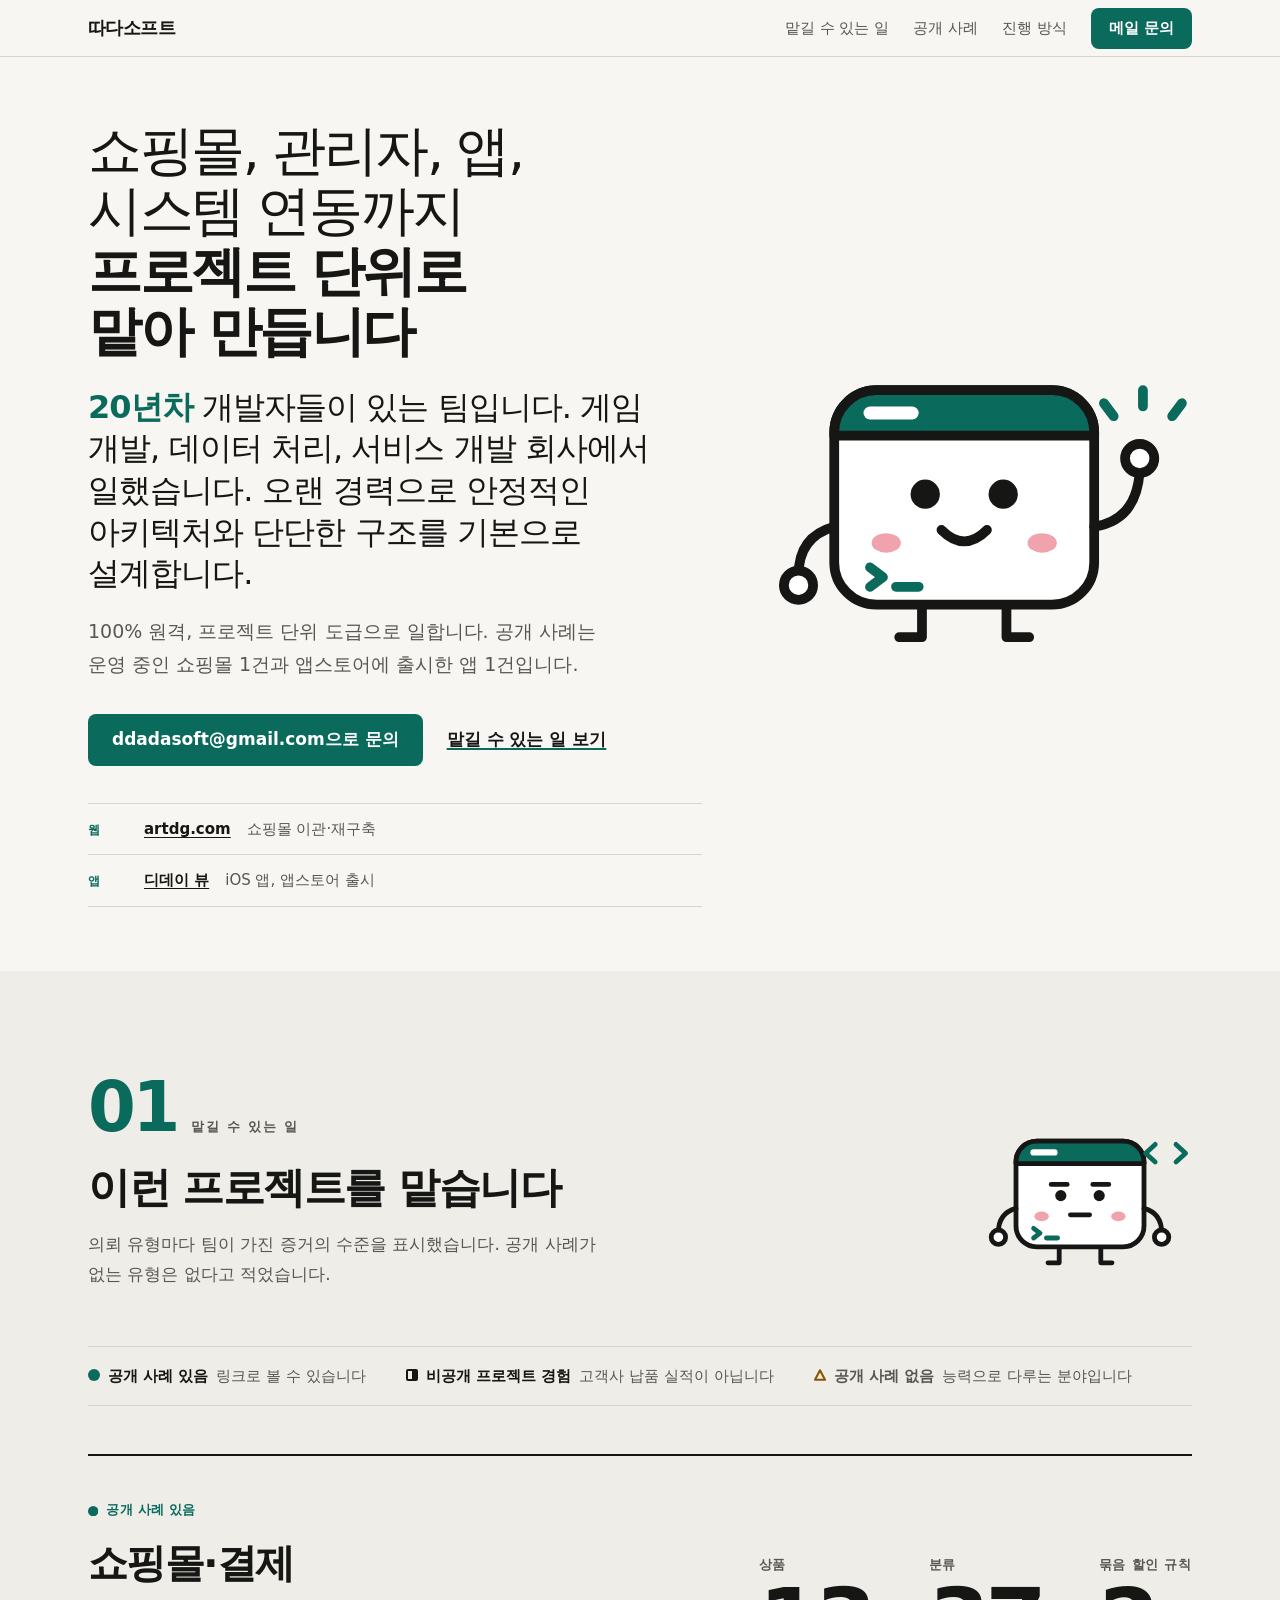
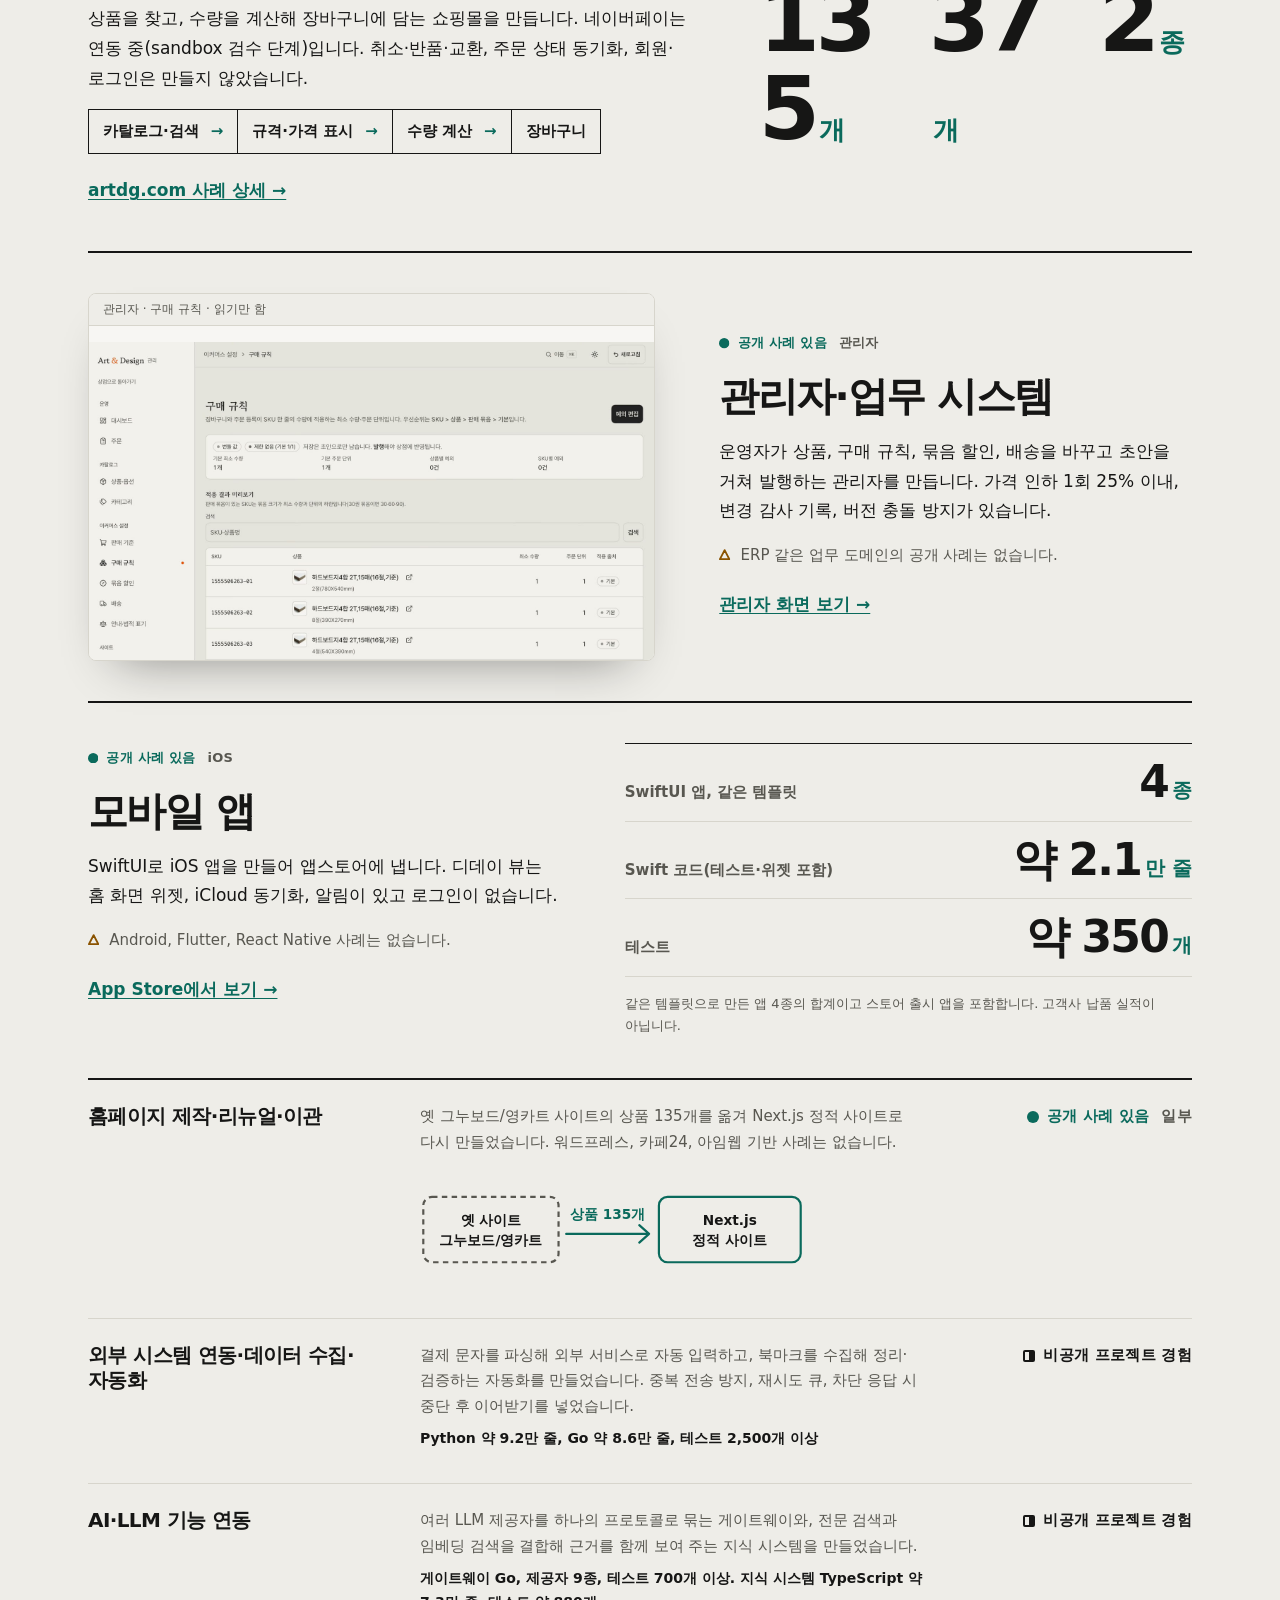
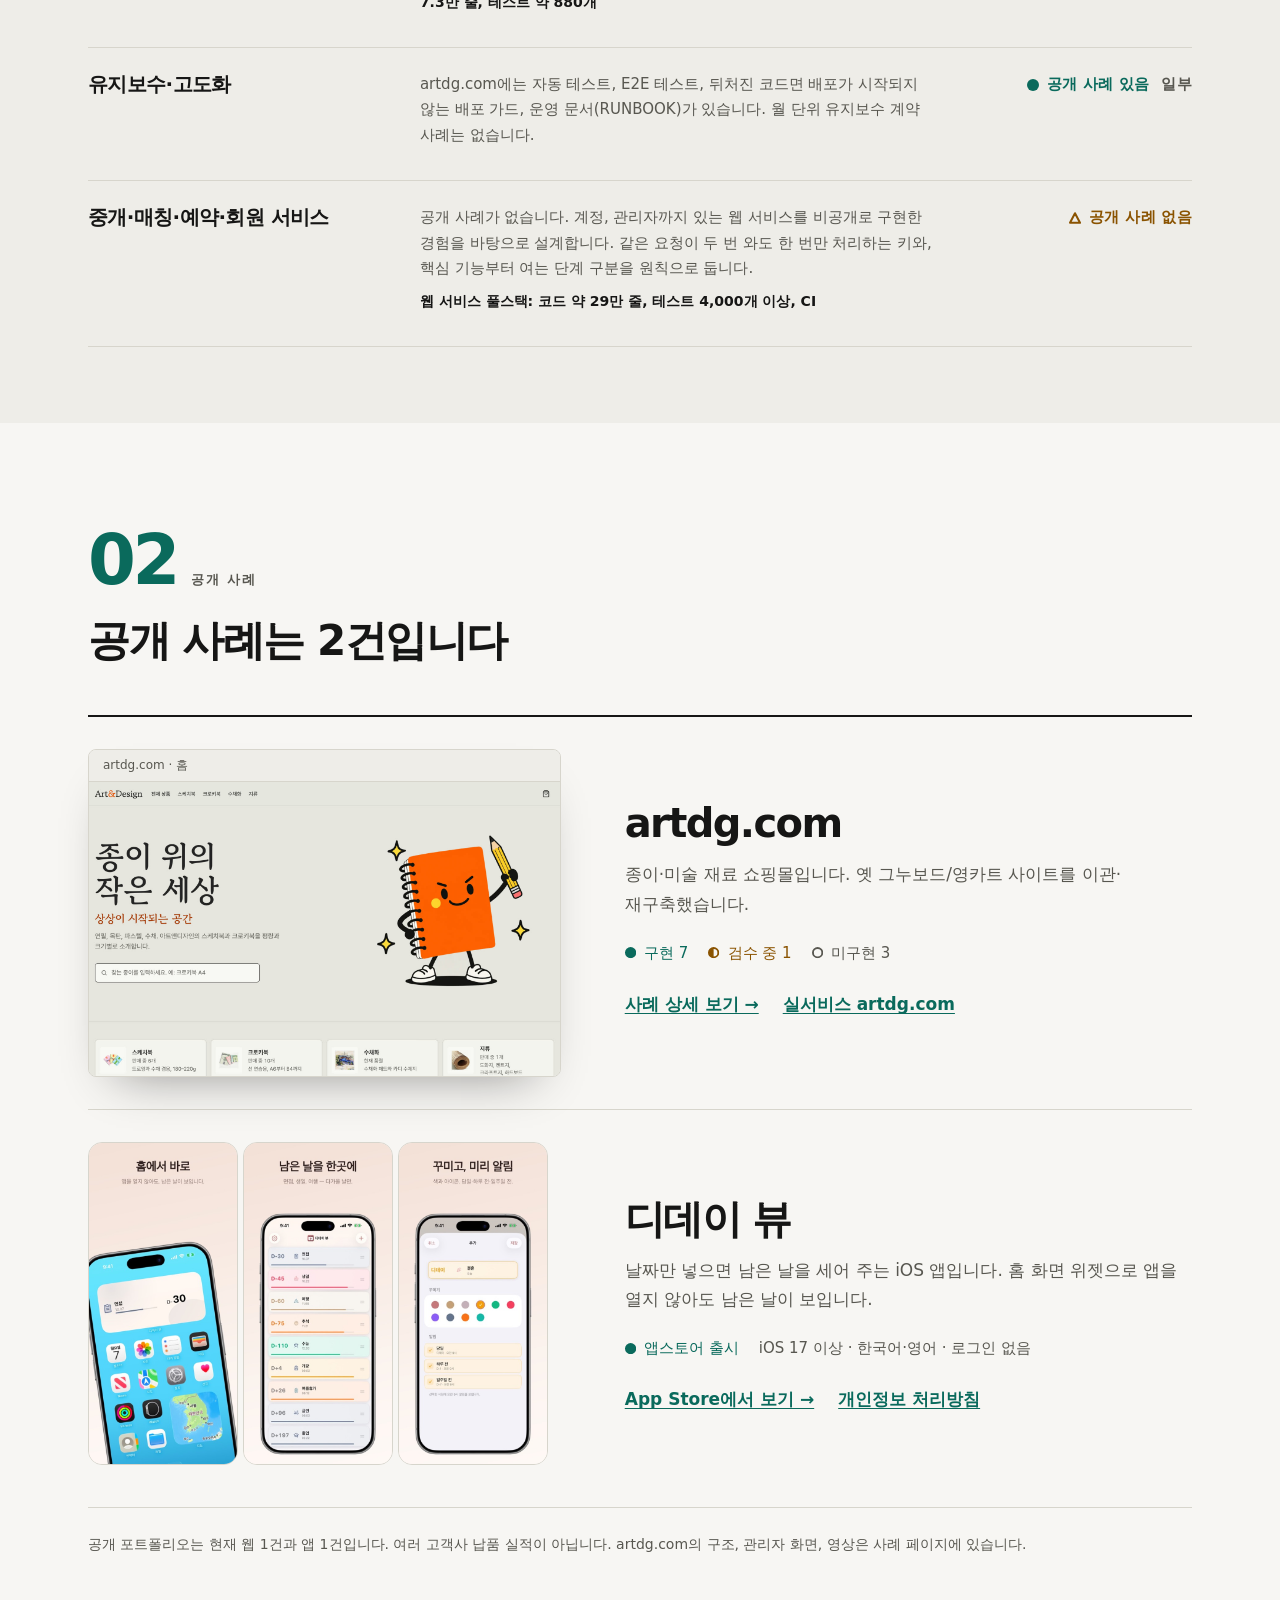
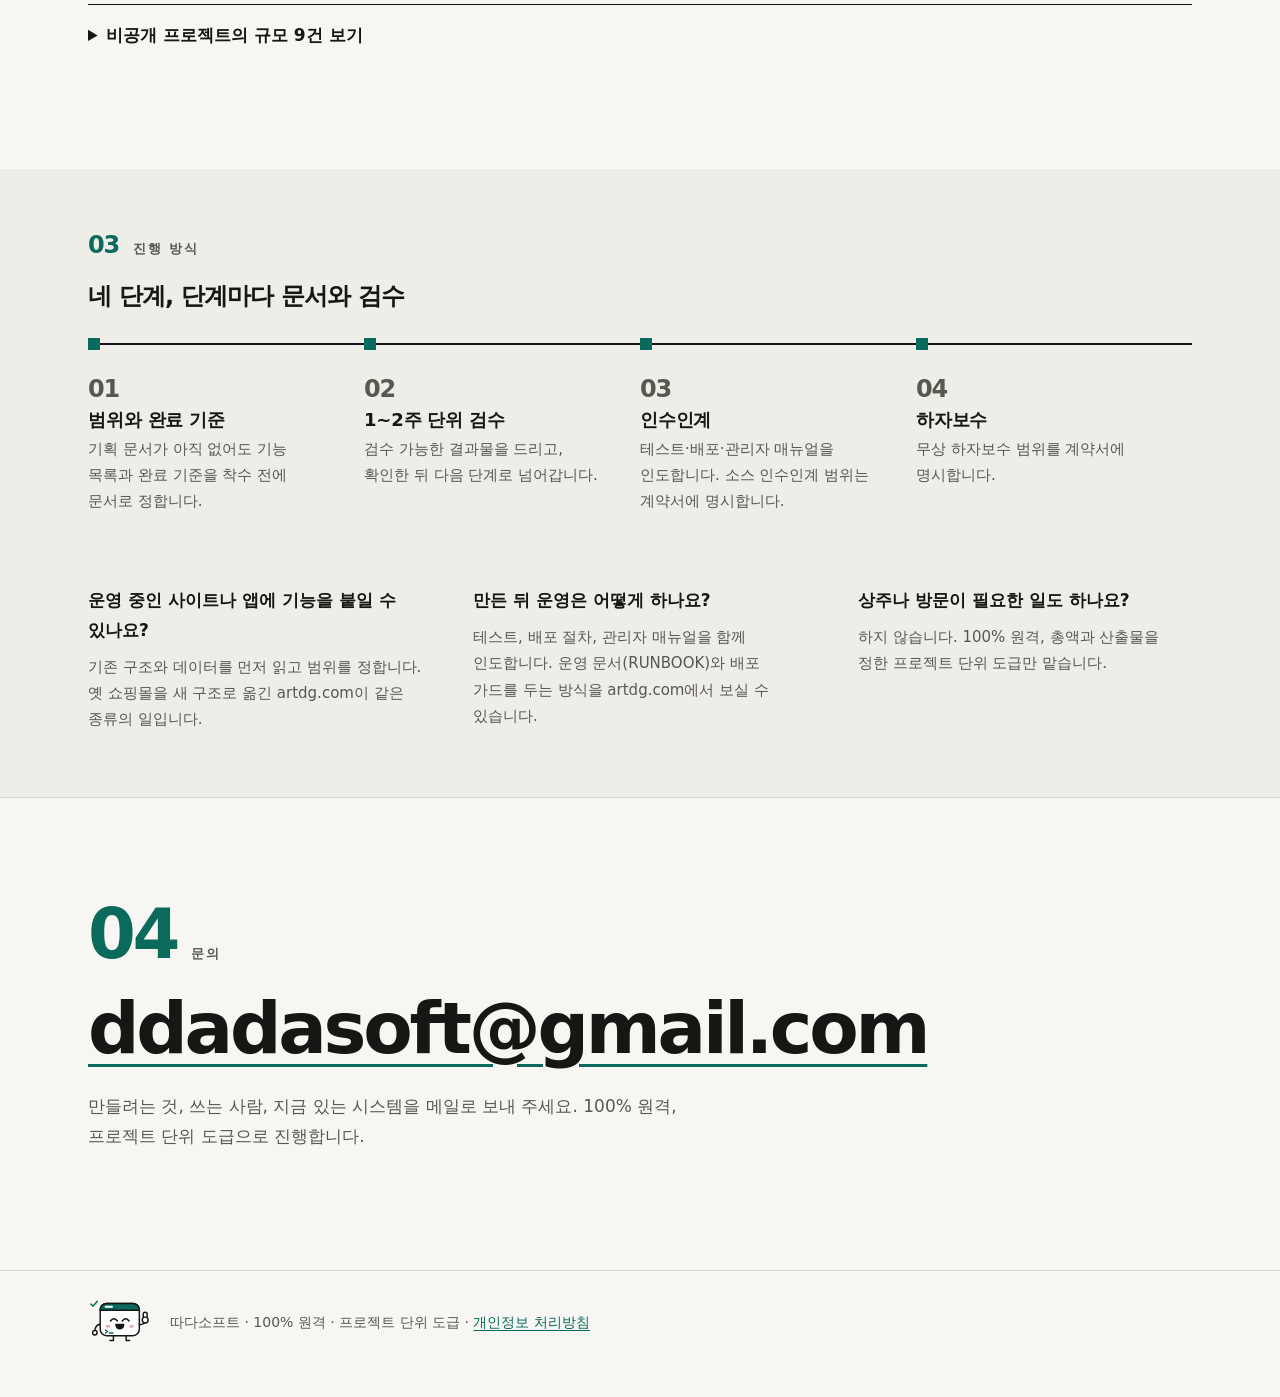
==== index.html @ 3b5c94b7 "구조 도식 2종과 안정적인 구조 문구 추가" ====
<!doctype html>
<html lang="ko">
<head>
<meta charset="utf-8">
<meta name="viewport" content="width=device-width, initial-scale=1">
<title>따다소프트 | 쇼핑몰·관리자·앱·시스템 연동 프로젝트를 맡는 개발 팀</title>
<meta name="description" content="쇼핑몰, 관리자, 모바일 앱, 시스템 연동 프로젝트를 맡는 개발 팀 따다소프트의 포트폴리오. 20년차 개발자들이 있는 팀이며, 공개 사례(쇼핑몰 artdg.com, 앱스토어 출시 앱)와 의뢰 유형별 경험 수준을 정직하게 보여 줍니다.">
<meta name="color-scheme" content="light dark">
<link rel="icon" type="image/svg+xml" href="favicon.svg">
<link rel="stylesheet" href="style.css">
</head>
<body>
<!--sprite-->
<svg width="0" height="0" style="position:absolute" aria-hidden="true" focusable="false">
  <symbol id="i-done" viewBox="0 0 12 12"><circle cx="6" cy="6" r="6" fill="currentColor"/></symbol>
  <symbol id="i-part" viewBox="0 0 12 12"><circle cx="6" cy="6" r="5" fill="none" stroke="currentColor" stroke-width="2"/><path d="M6 1a5 5 0 0 0 0 10z" fill="currentColor"/></symbol>
  <symbol id="i-none" viewBox="0 0 12 12"><circle cx="6" cy="6" r="5" fill="none" stroke="currentColor" stroke-width="2"/></symbol>
  <symbol id="e-pub" viewBox="0 0 12 12"><circle cx="6" cy="6" r="6" fill="currentColor"/></symbol>
  <symbol id="e-priv" viewBox="0 0 12 12"><rect x="1" y="1" width="10" height="10" rx="1" fill="none" stroke="currentColor" stroke-width="2"/><path d="M6 1h4a1 1 0 0 1 1 1v8a1 1 0 0 1-1 1H6z" fill="currentColor"/></symbol>
  <symbol id="e-none" viewBox="0 0 12 12"><path d="M6 1.2 11 10.8H1z" fill="none" stroke="currentColor" stroke-width="2" stroke-linejoin="round"/></symbol>
  <symbol id="m-hi" viewBox="0 0 270 220">
    
<path class="s" d="M104 166v20h-14M156 166v20h14"/>
<rect class="sb" x="50" y="34" width="160" height="132" rx="26"/>
<path class="sa" d="M50 62v-2a26 26 0 0 1 26-26h108a26 26 0 0 1 26 26v2z"/>
<rect class="fo" x="68" y="44" width="34" height="8" rx="4"/>
<ellipse class="fc" cx="82" cy="128" rx="9" ry="6"/><ellipse class="fc" cx="178" cy="128" rx="9" ry="6"/>
<path class="sc" d="M72 143l8 6-8 6M88 155h14"/>

    <path class="s" d="M50 118q-22 6-22 30"/><circle class="sb" cx="28" cy="154" r="9"/>
    <path class="s" d="M210 118q26-4 28-34"/><circle class="sb" cx="238" cy="76" r="9"/>
    <path class="sc" d="M222 50l-6-8M240 44v-10M258 50l6-8"/>
    <circle class="fi eye" cx="106" cy="98" r="9"/><circle class="fi eye" cx="154" cy="98" r="9"/>
    <path class="s" d="M116 120q14 14 28 0"/>
  </symbol>
  <symbol id="m-work" viewBox="0 0 270 220">
    
<path class="s" d="M104 166v20h-14M156 166v20h14"/>
<rect class="sb" x="50" y="34" width="160" height="132" rx="26"/>
<path class="sa" d="M50 62v-2a26 26 0 0 1 26-26h108a26 26 0 0 1 26 26v2z"/>
<rect class="fo" x="68" y="44" width="34" height="8" rx="4"/>
<ellipse class="fc" cx="82" cy="128" rx="9" ry="6"/><ellipse class="fc" cx="178" cy="128" rx="9" ry="6"/>
<path class="sc" d="M72 143l8 6-8 6M88 155h14"/>

    <path class="s" d="M50 118q-22 6-22 30"/><circle class="sb" cx="28" cy="154" r="9"/>
    <path class="s" d="M210 118q22 6 22 30"/><circle class="sb" cx="232" cy="154" r="9"/>
    <path class="sc" d="M224 38l-12 11 12 11M250 38l12 11-12 11"/>
    <circle class="fi eye" cx="106" cy="102" r="7"/><circle class="fi eye" cx="154" cy="102" r="7"/>
    <path class="s" d="M94 88h20M146 88h20M118 126h24"/>
  </symbol>
  <symbol id="m-done" viewBox="0 0 270 220">
    
<path class="s" d="M104 166v20h-14M156 166v20h14"/>
<rect class="sb" x="50" y="34" width="160" height="132" rx="26"/>
<path class="sa" d="M50 62v-2a26 26 0 0 1 26-26h108a26 26 0 0 1 26 26v2z"/>
<rect class="fo" x="68" y="44" width="34" height="8" rx="4"/>
<ellipse class="fc" cx="82" cy="128" rx="9" ry="6"/><ellipse class="fc" cx="178" cy="128" rx="9" ry="6"/>
<path class="sc" d="M72 143l8 6-8 6M88 155h14"/>

    <path class="s" d="M50 118q-22 6-22 30"/><circle class="sb" cx="28" cy="154" r="9"/>
    <rect class="sb" x="226" y="70" width="16" height="24" rx="8"/>
    <path class="s" d="M210 120q22 2 24-14"/><circle class="sb" cx="234" cy="102" r="12"/>
    <path class="sc" d="M12 36l9 9 17-20"/>
    <path class="s" d="M92 106q14-18 28 0M140 106q14-18 28 0"/>
    <path class="sk" d="M114 120h32q-2 18-16 18t-16-18z"/>
  </symbol>
</svg>
<!--/sprite-->
<a class="skip" href="#main">본문으로 건너뛰기</a>
<header class="top">
  <div class="wrap">
    <a class="brand" href="index.html">따다소프트</a>
    <nav aria-label="페이지 이동">
      <a href="#work">맡길 수 있는 일</a>
      <a href="#proof">공개 사례</a>
      <a href="#process">진행 방식</a>
    </nav>
    <a class="btn" href="mailto:ddadasoft@gmail.com">메일 문의</a>
  </div>
</header>

<main id="main">

<div class="wrap hero">
  <div>
    <h1><span>쇼핑몰, 관리자, 앱, 시스템 연동까지</span> <strong>프로젝트 단위로 맡아 만듭니다</strong></h1>
    <p class="yrs"><b>20년차</b> 개발자들이 있는 팀입니다. 게임 개발, 데이터 처리, 서비스 개발 회사에서 일했습니다. 오랜 경력으로 안정적인 아키텍처와 단단한 구조를 기본으로 설계합니다.</p>
    <p class="lead">100% 원격, 프로젝트 단위 도급으로 일합니다. 공개 사례는 운영 중인 쇼핑몰 1건과 앱스토어에 출시한 앱 1건입니다.</p>
    <p class="cta"><a class="btn lg" href="mailto:ddadasoft@gmail.com">ddadasoft@gmail.com으로 문의</a><a class="ghost" href="#work">맡길 수 있는 일 보기</a></p>
    <ul class="pubs-strip" aria-label="공개 사례 2건">
      <li><span class="k">웹</span><a href="case-artdg.html">artdg.com</a><span>쇼핑몰 이관·재구축</span></li>
      <li><span class="k">앱</span><a href="https://apps.apple.com/kr/app/%EB%94%94%EB%8D%B0%EC%9D%B4-%EB%B7%B0/id6808847194" rel="noopener">디데이 뷰</a><span>iOS 앱, 앱스토어 출시</span></li>
    </ul>
  </div>
  <svg class="mascot hero-m" role="img" aria-label="따다소프트 마스코트. 눈과 웃는 입이 있는 둥근 터미널 창이 한 손을 들어 인사한다." viewBox="0 0 270 220" width="540" height="440"><use href="#m-hi"/></svg>
</div>

<section class="band alt" id="work" aria-labelledby="work-h">
  <div class="wrap">
    <div class="cap-head">
      <div>
        <div class="label"><b>01</b><span>맡길 수 있는 일</span></div>
        <h2 id="work-h">이런 프로젝트를 맡습니다</h2>
        <p>의뢰 유형마다 팀이 가진 증거의 수준을 표시했습니다. 공개 사례가 없는 유형은 없다고 적었습니다.</p>
      </div>
      <svg class="mascot cap-m" aria-hidden="true" focusable="false" viewBox="0 0 270 220" width="216" height="176"><use href="#m-work"/></svg>
    </div>

    <ul class="legend3" aria-label="증거 수준 표시">
      <li class="pub"><svg class="ic" aria-hidden="true"><use href="#e-pub"/></svg><b>공개 사례 있음</b><span>링크로 볼 수 있습니다</span></li>
      <li class="priv"><svg class="ic" aria-hidden="true"><use href="#e-priv"/></svg><b>비공개 프로젝트 경험</b><span>고객사 납품 실적이 아닙니다</span></li>
      <li class="none"><svg class="ic" aria-hidden="true"><use href="#e-none"/></svg><b>공개 사례 없음</b><span>능력으로 다루는 분야입니다</span></li>
    </ul>

    <article class="feat f-shop" id="w-shop" aria-labelledby="w-shop-h">
      <div>
        <p class="tag pub"><svg class="ic" aria-hidden="true"><use href="#e-pub"/></svg>공개 사례 있음</p>
        <h3 id="w-shop-h">쇼핑몰·결제</h3>
        <p>상품을 찾고, 수량을 계산해 장바구니에 담는 쇼핑몰을 만듭니다. 네이버페이는 연동 중(sandbox 검수 단계)입니다. 취소·반품·교환, 주문 상태 동기화, 회원·로그인은 만들지 않았습니다.</p>
        <ol class="flow" aria-label="구매 흐름"><li>카탈로그·검색</li><li>규격·가격 표시</li><li>수량 계산</li><li>장바구니</li></ol>
        <p class="links"><a href="case-artdg.html">artdg.com 사례 상세 →</a></p>
      </div>
      <dl class="nums" aria-label="artdg.com 규모">
        <div><dt>상품</dt><dd>135<small>개</small></dd></div>
        <div><dt>분류</dt><dd>37<small>개</small></dd></div>
        <div><dt>묶음 할인 규칙</dt><dd>2<small>종</small></dd></div>
      </dl>
    </article>

    <article class="feat f-admin" id="w-admin" aria-labelledby="w-admin-h">
      <div class="frame">
        <div class="bar">관리자 · 구매 규칙 · 읽기만 함</div>
        <img src="media/admin-purchase-rules.jpg" width="1600" height="900" alt="관리자 구매 규칙 화면. 기본 최소 수량과 주문 단위, 적용 결과 미리보기 표가 보인다." loading="lazy">
      </div>
      <div>
        <p class="tag pub"><svg class="ic" aria-hidden="true"><use href="#e-pub"/></svg>공개 사례 있음 <span>관리자</span></p>
        <h3 id="w-admin-h">관리자·업무 시스템</h3>
        <p>운영자가 상품, 구매 규칙, 묶음 할인, 배송을 바꾸고 초안을 거쳐 발행하는 관리자를 만듭니다. 가격 인하 1회 25% 이내, 변경 감사 기록, 버전 충돌 방지가 있습니다.</p>
        <p class="gap"><svg class="ic" aria-hidden="true"><use href="#e-none"/></svg>ERP 같은 업무 도메인의 공개 사례는 없습니다.</p>
        <p class="links"><a href="case-artdg.html#ch2">관리자 화면 보기 →</a></p>
      </div>
    </article>

    <article class="feat f-app" id="w-app" aria-labelledby="w-app-h">
      <div>
        <p class="tag pub"><svg class="ic" aria-hidden="true"><use href="#e-pub"/></svg>공개 사례 있음 <span>iOS</span></p>
        <h3 id="w-app-h">모바일 앱</h3>
        <p>SwiftUI로 iOS 앱을 만들어 앱스토어에 냅니다. 디데이 뷰는 홈 화면 위젯, iCloud 동기화, 알림이 있고 로그인이 없습니다.</p>
        <p class="gap"><svg class="ic" aria-hidden="true"><use href="#e-none"/></svg>Android, Flutter, React Native 사례는 없습니다.</p>
        <p class="links"><a href="https://apps.apple.com/kr/app/%EB%94%94%EB%8D%B0%EC%9D%B4-%EB%B7%B0/id6808847194" rel="noopener">App Store에서 보기 →</a></p>
      </div>
      <div>
      <dl class="stack" aria-label="iOS 앱 규모">
        <div><dt>SwiftUI 앱, 같은 템플릿</dt><dd>4<small>종</small></dd></div>
        <div><dt>Swift 코드(테스트·위젯 포함)</dt><dd>약 2.1<small>만 줄</small></dd></div>
        <div><dt>테스트</dt><dd>약 350<small>개</small></dd></div>
      </dl>
      <p class="note-s">같은 템플릿으로 만든 앱 4종의 합계이고 스토어 출시 앱을 포함합니다. 고객사 납품 실적이 아닙니다.</p>
      </div>
    </article>

    <ol class="ledger" aria-label="그 밖에 맡을 수 있는 일">
      <li id="w-site">
        <h3>홈페이지 제작·리뉴얼·이관</h3>
        <div>
          <p>옛 그누보드/영카트 사이트의 상품 135개를 옮겨 Next.js 정적 사이트로 다시 만들었습니다. 워드프레스, 카페24, 아임웹 기반 사례는 없습니다.</p>
          <svg class="dg" role="img" aria-label="옛 그누보드/영카트 사이트에서 새 Next.js 정적 사이트로 상품 135개를 옮기는 도식" viewBox="0 0 352 100" width="352" height="100">
            <rect class="old" x="3" y="20" width="124" height="60" rx="8"/>
            <text x="65" y="46" text-anchor="middle">옛 사이트</text>
            <text x="65" y="64" text-anchor="middle">그누보드/영카트</text>
            <path class="ar" d="M134 54h76m-9-8 9 8-9 8"/>
            <text class="lb" x="172" y="40" text-anchor="middle">상품 135개</text>
            <rect class="new" x="219" y="20" width="130" height="60" rx="8"/>
            <text x="284" y="46" text-anchor="middle">Next.js</text>
            <text x="284" y="64" text-anchor="middle">정적 사이트</text>
          </svg>
        </div>
        <p class="tag pub"><svg class="ic" aria-hidden="true"><use href="#e-pub"/></svg>공개 사례 있음<span>일부</span></p>
      </li>
      <li id="w-link">
        <h3>외부 시스템 연동·데이터 수집·자동화</h3>
        <div>
          <p>결제 문자를 파싱해 외부 서비스로 자동 입력하고, 북마크를 수집해 정리·검증하는 자동화를 만들었습니다. 중복 전송 방지, 재시도 큐, 차단 응답 시 중단 후 이어받기를 넣었습니다.</p>
          <p class="scale">Python 약 9.2만 줄, Go 약 8.6만 줄, 테스트 2,500개 이상</p>
        </div>
        <p class="tag priv"><svg class="ic" aria-hidden="true"><use href="#e-priv"/></svg>비공개 프로젝트 경험</p>
      </li>
      <li id="w-ai">
        <h3>AI·LLM 기능 연동</h3>
        <div>
          <p>여러 LLM 제공자를 하나의 프로토콜로 묶는 게이트웨이와, 전문 검색과 임베딩 검색을 결합해 근거를 함께 보여 주는 지식 시스템을 만들었습니다.</p>
          <p class="scale">게이트웨이 Go, 제공자 9종, 테스트 700개 이상. 지식 시스템 TypeScript 약 7.3만 줄, 테스트 약 880개</p>
        </div>
        <p class="tag priv"><svg class="ic" aria-hidden="true"><use href="#e-priv"/></svg>비공개 프로젝트 경험</p>
      </li>
      <li id="w-ops">
        <h3>유지보수·고도화</h3>
        <div>
          <p>artdg.com에는 자동 테스트, E2E 테스트, 뒤처진 코드면 배포가 시작되지 않는 배포 가드, 운영 문서(RUNBOOK)가 있습니다. 월 단위 유지보수 계약 사례는 없습니다.</p>
        </div>
        <p class="tag pub"><svg class="ic" aria-hidden="true"><use href="#e-pub"/></svg>공개 사례 있음<span>일부</span></p>
      </li>
      <li id="w-plat">
        <h3>중개·매칭·예약·회원 서비스</h3>
        <div>
          <p>공개 사례가 없습니다. 계정, 관리자까지 있는 웹 서비스를 비공개로 구현한 경험을 바탕으로 설계합니다. 같은 요청이 두 번 와도 한 번만 처리하는 키와, 핵심 기능부터 여는 단계 구분을 원칙으로 둡니다.</p>
          <p class="scale">웹 서비스 풀스택: 코드 약 29만 줄, 테스트 4,000개 이상, CI</p>
        </div>
        <p class="tag none"><svg class="ic" aria-hidden="true"><use href="#e-none"/></svg>공개 사례 없음</p>
      </li>
    </ol>
  </div>
</section>

<section class="band" id="proof" aria-labelledby="proof-h">
  <div class="wrap">
    <div class="label"><b>02</b><span>공개 사례</span></div>
    <h2 class="mb3" id="proof-h">공개 사례는 2건입니다</h2>
    <ol class="works">
      <li class="work">
        <a class="thumb" href="case-artdg.html" tabindex="-1" aria-hidden="true">
          <div class="frame">
            <div class="bar">artdg.com · 홈</div>
            <img src="media/artdg-d-home.jpg" width="1600" height="1000" alt="" loading="lazy">
          </div>
        </a>
        <div class="info">
          <h3><a href="case-artdg.html">artdg.com</a></h3>
          <p class="one">종이·미술 재료 쇼핑몰입니다. 옛 그누보드/영카트 사이트를 이관·재구축했습니다.</p>
          <p class="stat-line">
            <span class="done"><svg class="ic" aria-hidden="true"><use href="#i-done"/></svg>구현 7</span>
            <span class="part"><svg class="ic" aria-hidden="true"><use href="#i-part"/></svg>검수 중 1</span>
            <span class="none"><svg class="ic" aria-hidden="true"><use href="#i-none"/></svg>미구현 3</span>
          </p>
          <p class="links"><a href="case-artdg.html">사례 상세 보기 →</a><a href="https://artdg.com/" rel="noopener">실서비스 artdg.com</a></p>
        </div>
      </li>
      <li class="work">
        <div class="thumb phones" aria-hidden="true">
          <img src="media/app-widget.jpg" width="480" height="1043" alt="" loading="lazy">
          <img src="media/app-list.jpg" width="480" height="1043" alt="" loading="lazy">
          <img src="media/app-decorate.jpg" width="480" height="1043" alt="" loading="lazy">
        </div>
        <div class="info">
          <h3>디데이 뷰</h3>
          <p class="one">날짜만 넣으면 남은 날을 세어 주는 iOS 앱입니다. 홈 화면 위젯으로 앱을 열지 않아도 남은 날이 보입니다.</p>
          <p class="stat-line"><span class="done"><svg class="ic" aria-hidden="true"><use href="#i-done"/></svg>앱스토어 출시</span> <span>iOS 17 이상 · 한국어·영어 · 로그인 없음</span></p>
          <p class="links"><a href="https://apps.apple.com/kr/app/%EB%94%94%EB%8D%B0%EC%9D%B4-%EB%B7%B0/id6808847194" rel="noopener">App Store에서 보기 →</a><a href="https://devpyo.github.io/privacy/ko.html" rel="noopener">개인정보 처리방침</a></p>
        </div>
      </li>
    </ol>
    <p class="small">공개 포트폴리오는 현재 웹 1건과 앱 1건입니다. 여러 고객사 납품 실적이 아닙니다. artdg.com의 구조, 관리자 화면, 영상은 사례 페이지에 있습니다.</p>

    <details class="priv-scale">
      <summary>비공개 프로젝트의 규모 9건 보기</summary>
      <p>공개 사례 밖에서 팀이 만든 프로젝트입니다. 고객사 납품 실적이 아니며 공개 사례가 없습니다. 코드 줄 수는 테스트를 포함하고 저장소 집계입니다.</p>
      <table class="kv">
        <caption>비공개 프로젝트 규모</caption>
        <thead><tr><th scope="col">분야</th><th scope="col">규모</th></tr></thead>
        <tbody>
          <tr><th scope="row">웹 서비스 풀스택 (TypeScript, Next.js, Supabase)</th><td>코드 약 29만 줄, 테스트 4,000개 이상, CI</td></tr>
          <tr><th scope="row">모바일 앱 (iOS, SwiftUI) 4종</th><td>Swift 약 2.1만 줄, 테스트 약 350개</td></tr>
          <tr><th scope="row">실시간·분산 시스템 (Rust, Workers, Durable Objects, D1)</th><td>Rust 약 5.8만 줄, TypeScript 약 5.1만 줄, 테스트 1,500개 이상</td></tr>
          <tr><th scope="row">데이터 수집·파싱·자동화 (Python, Go)</th><td>Python 약 9.2만 줄, Go 약 8.6만 줄, 테스트 2,500개 이상</td></tr>
          <tr><th scope="row">백엔드·API·명령줄 도구 (Go)</th><td>Go 코드 수십만 줄, 테스트 수천 개</td></tr>
          <tr><th scope="row">게임 시스템·시뮬레이션</th><td>웹과 Godot 프로젝트 5개, 테스트 수천 개</td></tr>
          <tr><th scope="row">LLM·AI 도구 연동 (Go)</th><td>제공자 9종, 테스트 700개 이상</td></tr>
          <tr><th scope="row">검색·지식 시스템 (TypeScript)</th><td>코드 약 7.3만 줄, 테스트 약 880개</td></tr>
          <tr><th scope="row">시세 데이터·백테스트 (Go, Python)</th><td>각 수만 줄. 수익을 주장하지 않는 검증용 시스템</td></tr>
        </tbody>
      </table>
    </details>
  </div>
</section>

<section class="band alt" id="process" aria-labelledby="process-h">
  <div class="wrap">
    <div class="label"><b>03</b><span>진행 방식</span></div>
    <h2 id="process-h">네 단계, 단계마다 문서와 검수</h2>
    <ol class="tl">
      <li><span class="n">01</span><h3>범위와 완료 기준</h3><p>기획 문서가 아직 없어도 기능 목록과 완료 기준을 착수 전에 문서로 정합니다.</p></li>
      <li><span class="n">02</span><h3>1~2주 단위 검수</h3><p>검수 가능한 결과물을 드리고, 확인한 뒤 다음 단계로 넘어갑니다.</p></li>
      <li><span class="n">03</span><h3>인수인계</h3><p>테스트·배포·관리자 매뉴얼을 인도합니다. 소스 인수인계 범위는 계약서에 명시합니다.</p></li>
      <li><span class="n">04</span><h3>하자보수</h3><p>무상 하자보수 범위를 계약서에 명시합니다.</p></li>
    </ol>
    <dl class="qa">
      <div><dt>운영 중인 사이트나 앱에 기능을 붙일 수 있나요?</dt><dd>기존 구조와 데이터를 먼저 읽고 범위를 정합니다. 옛 쇼핑몰을 새 구조로 옮긴 artdg.com이 같은 종류의 일입니다.</dd></div>
      <div><dt>만든 뒤 운영은 어떻게 하나요?</dt><dd>테스트, 배포 절차, 관리자 매뉴얼을 함께 인도합니다. 운영 문서(RUNBOOK)와 배포 가드를 두는 방식을 artdg.com에서 보실 수 있습니다.</dd></div>
      <div><dt>상주나 방문이 필요한 일도 하나요?</dt><dd>하지 않습니다. 100% 원격, 총액과 산출물을 정한 프로젝트 단위 도급만 맡습니다.</dd></div>
    </dl>
  </div>
</section>

<section class="contact" id="contact" aria-labelledby="contact-h">
  <div class="wrap">
    <div class="label"><b>04</b><span>문의</span></div>
    <h2 class="sr" id="contact-h">문의</h2>
    <a class="mail-big" href="mailto:ddadasoft@gmail.com">ddadasoft@gmail.com</a>
    <p class="t muted">만들려는 것, 쓰는 사람, 지금 있는 시스템을 메일로 보내 주세요. 100% 원격, 프로젝트 단위 도급으로 진행합니다.</p>
  </div>
</section>

</main>

<footer>
  <div class="wrap foot">
    <svg class="mascot foot-m" aria-hidden="true" focusable="false" viewBox="0 0 270 220" width="66" height="54"><use href="#m-done"/></svg>
    <p>따다소프트 · 100% 원격 · 프로젝트 단위 도급 · <a href="https://devpyo.github.io/privacy/" rel="noopener">개인정보 처리방침</a></p>
  </div>
</footer>
</body>
</html>
---- style.css ----
:root{
  color-scheme:light dark;
  --bg:#f7f6f3;--alt:#eeede8;--fg:#161615;--muted:#585750;--line:#d7d5cc;
  --accent:#0a6a5c;--on-accent:#fff;--amber:#8a5300;
  --m-body:#fff;--m-sub:#f0a3ac;
  --font:Pretendard,"Apple SD Gothic Neo","Noto Sans KR","Malgun Gothic",system-ui,-apple-system,"Segoe UI",sans-serif;
  --r:8px;--pad:clamp(1.25rem,4vw,2.5rem);--sec:clamp(4rem,8vw,7rem);
}
@media (prefers-color-scheme:dark){
:root{--bg:#121211;--alt:#191918;--fg:#ecebe6;--muted:#a5a49b;--line:#36352f;
    --accent:#5fd0ba;--on-accent:#0b1512;--amber:#e3a550;
    --m-body:#2a2c29;--m-sub:#e58b9a}
}
*{box-sizing:border-box}
html{-webkit-text-size-adjust:100%}
body{margin:0;background:var(--bg);color:var(--fg);font:400 1.0625rem/1.75 var(--font);word-break:keep-all;overflow-wrap:anywhere}
.wrap{max-width:74rem;margin:0 auto;padding:0 var(--pad)}
a{color:var(--accent);text-underline-offset:.2em;text-decoration-thickness:1px}
:focus-visible{outline:3px solid var(--accent);outline-offset:3px}
.skip{position:absolute;left:-999px;top:0;background:var(--bg);color:var(--fg);padding:.5rem 1rem;z-index:20}
.skip:focus{left:0}
.sr{position:absolute;width:1px;height:1px;overflow:hidden;clip-path:inset(50%);white-space:nowrap}
.ic{width:.75em;height:.75em;flex:none}
p,ul,ol,dl{margin:0 0 1rem}
h1,h2,h3{margin:0;line-height:1.25}
.t{max-width:38rem}
.small{color:var(--muted);font-size:.875rem}
.muted{color:var(--muted)}
.fg{color:var(--fg)}
.mb3{margin-bottom:3rem}
/* header */
.top{position:sticky;top:0;z-index:10;background:var(--bg);border-bottom:1px solid var(--line)}
.top .wrap{display:flex;align-items:center;gap:1.5rem;height:3.5rem}
.brand{font-weight:800;letter-spacing:-.03em;color:var(--fg);text-decoration:none;font-size:1.125rem;margin-right:auto}
.top nav{display:flex;gap:1.5rem;font-size:.9375rem}
.top nav a{color:var(--muted);text-decoration:none}
.top nav a:hover{color:var(--fg);text-decoration:underline}
.btn{display:inline-block;background:var(--accent);color:var(--on-accent);font-weight:700;text-decoration:none;padding:.625rem 1.125rem;border-radius:var(--r);font-size:.9375rem;line-height:1.4}
.btn:hover{text-decoration:underline}
.btn.lg{padding:.875rem 1.5rem;font-size:1.0625rem}
:focus-visible.btn{outline-color:var(--fg)}
/* hero */
.hero{display:grid;grid-template-columns:minmax(0,7fr) minmax(0,5fr);gap:clamp(2rem,4vw,3.5rem);align-items:center;padding-block:clamp(2.5rem,5vw,5rem)}
h1{font-size:clamp(2.125rem,1rem + 3.2vw,3.375rem);font-weight:400;letter-spacing:-.045em;line-height:1.12}
h1 span{display:block;text-wrap:balance}
h1 strong{display:block;font-weight:800;text-wrap:balance}
.yrs{margin:1.5rem 0 0;font-size:clamp(1.375rem,1rem + 1.6vw,2rem);font-weight:500;letter-spacing:-.03em;line-height:1.3}
.yrs b{font-weight:800;color:var(--accent)}
.lead{font-size:1.1875rem;color:var(--muted);margin:1.25rem 0 2rem;max-width:32rem}
.cta{margin:0}
.stat-line{display:flex;flex-wrap:wrap;gap:.375rem 1.25rem;margin:0;font-size:.9375rem;color:var(--muted)}
.stat-line span{display:inline-flex;align-items:center;gap:.5rem}
.done{color:var(--accent)}
.part{color:var(--amber)}
.none{color:var(--muted)}
/* mockup frames: the only shadow in the page */
.frame{border:1px solid var(--line);border-radius:var(--r);background:var(--bg);overflow:hidden;box-shadow:0 24px 48px -28px rgba(0,0,0,.45)}
.frame .bar{display:flex;align-items:center;gap:.5rem;height:2rem;padding:0 .875rem;border-bottom:1px solid var(--line);background:var(--alt);font-size:.75rem;color:var(--muted);white-space:nowrap}
.frame img,.frame video{display:block;width:100%;height:auto}
/* mascot: one stroke weight, accent + neutral + one sub color */
.mascot{display:block;height:auto;max-width:100%;overflow:visible}
:is(symbol,defs) .s,:is(symbol,defs) .sb,:is(symbol,defs) .sa,:is(symbol,defs) .sk{stroke:var(--fg);stroke-width:6;stroke-linecap:round;stroke-linejoin:round}
:is(symbol,defs) .s,:is(symbol,defs) .sc{fill:none}
:is(symbol,defs) .sb{fill:var(--m-body)}
:is(symbol,defs) .sa{fill:var(--accent)}
:is(symbol,defs) .sk{fill:var(--fg)}
:is(symbol,defs) .sc{stroke:var(--accent);stroke-width:6;stroke-linecap:round;stroke-linejoin:round}
:is(symbol,defs) .fi{fill:var(--fg)}
:is(symbol,defs) .fo{fill:var(--on-accent)}
:is(symbol,defs) .fc{fill:var(--m-sub)}
:is(symbol,defs) .eye{transform-box:fill-box;transform-origin:center;animation:blink 5s infinite}
@keyframes blink{0%,93%,100%{transform:scaleY(1)}96.5%{transform:scaleY(.1)}}
.hero-m{justify-self:center;width:min(100%,30rem)}
.cap-m{justify-self:end}
.foot{display:flex;align-items:center;gap:1rem}
.foot-m{flex:none}
/* 01 skills */
.cap-head{display:grid;grid-template-columns:minmax(0,1fr) auto;gap:1rem 2rem;align-items:end;margin-bottom:3.5rem}
.cap-head p{max-width:34rem;margin:1rem 0 0;color:var(--muted)}
.flow{list-style:none;display:flex;flex-wrap:wrap;gap:.5rem 0;padding:0}
.flow li{padding:.5rem .875rem;border:1px solid var(--fg);border-left-width:0;font-size:.9375rem;font-weight:600}
.flow li:first-child{border-left-width:1px}
.flow li:not(:last-child)::after{content:"→";content:"→" / "";margin-left:.75rem;color:var(--accent)}
.dg{width:100%;max-width:24rem;height:auto}
.dg text{font:600 12.5px var(--font);fill:var(--fg)}
.dg .lb{font-weight:700;fill:var(--accent)}
.dg rect,.dg .ar{fill:none;stroke-width:2}
.dg .old{stroke:var(--muted);stroke-dasharray:5 4}
.dg .new{stroke:var(--accent)}
.dg .ar{stroke:var(--accent);stroke-linecap:round;stroke-linejoin:round}
/* 02 works list: one block per case */
.works{list-style:none;margin:0 0 1.5rem;padding:0;border-top:2px solid var(--fg)}
.work{display:grid;grid-template-columns:minmax(0,5fr) minmax(0,6fr);gap:1.5rem clamp(2rem,5vw,4rem);align-items:center;padding-block:2rem;border-bottom:1px solid var(--line)}
.work .thumb{display:block;text-decoration:none}
.work h3{font-size:clamp(1.75rem,1.2rem + 2vw,2.5rem);letter-spacing:-.04em}
.work h3 a{color:var(--fg);text-decoration:none}
.work h3 a:hover{color:var(--accent);text-decoration:underline}
.work .one{margin:.75rem 0 1.25rem;color:var(--muted)}
.areas{margin:0 0 1.25rem}
.areas .k{display:block;margin-bottom:.5rem;font-size:.75rem;font-weight:700;letter-spacing:.1em;color:var(--muted)}
.chips{list-style:none;display:flex;flex-wrap:wrap;gap:.5rem;padding:0;margin:0}
.chips li{padding:.25rem .75rem;border:1px solid var(--fg);border-radius:var(--r);font-size:.875rem;font-weight:600}
.work .stat-line{margin:0 0 1rem}
.work .links{display:flex;flex-wrap:wrap;gap:0 1.5rem;margin:0}
.work .links a{display:inline-block;padding:.5rem 0;font-weight:600}
.band{padding-block:var(--sec)}
.band.alt{background:var(--alt)}
/* section labels */
.label{display:flex;align-items:baseline;gap:.875rem;margin:0 0 1.25rem}
.label b{font-size:clamp(2.5rem,1.5rem + 3.5vw,4.5rem);font-weight:800;letter-spacing:-.05em;line-height:1;color:var(--accent);font-variant-numeric:tabular-nums}
.label span{font-size:.8125rem;font-weight:700;letter-spacing:.14em;color:var(--muted)}
h2{font-size:clamp(1.75rem,1.2rem + 2vw,2.625rem);font-weight:800;letter-spacing:-.035em}
h3{font-size:1.125rem;font-weight:700;letter-spacing:-.01em}
section{scroll-margin-top:4rem}
.note{display:flex;gap:1rem;align-items:flex-start;margin:0 0 2rem;padding:1rem 1.25rem;border:1px solid var(--line);border-left:4px solid var(--amber);border-radius:var(--r);background:var(--bg);max-width:48rem}
.note .ic{width:1.125rem;height:1.125rem;margin-top:.3rem;color:var(--amber)}
.note p{margin:0}
.note strong{display:block}
.note span{color:var(--muted);font-size:.9375rem}
figure{margin:0}
figcaption{color:var(--muted);font-size:.875rem;margin-top:.75rem;max-width:44rem}
.video{margin:0 0 4rem}
.video video{background:#000;aspect-ratio:16/9}
.gal-head{display:flex;flex-wrap:wrap;justify-content:space-between;align-items:baseline;gap:.5rem 2rem;margin-bottom:1rem}
.gal-head h3{font-size:1.375rem}
.gal-head p{margin:0}
.gal{display:grid;grid-template-columns:repeat(5,minmax(0,1fr));gap:.75rem}
.gal input{position:absolute;opacity:0;width:1px;height:1px}
.gal .stage{grid-column:1/-1;grid-row:1}
.gal .stage figure{display:none}
.gal .stage a{display:block}
.gal .thumbs{display:contents}
.gal label{cursor:pointer;display:block;border:1px solid var(--line);border-radius:var(--r);overflow:hidden;background:var(--bg)}
.gal label img{opacity:.6}
.gal label:hover img{opacity:1}
.gal label img{display:block;width:100%;height:auto}
.gal label span{display:block;padding:.375rem .625rem;font-size:.8125rem;line-height:1.4;color:var(--fg)}
.gal input:nth-of-type(1):checked~.stage figure:nth-child(1),.gal input:nth-of-type(2):checked~.stage figure:nth-child(2),.gal input:nth-of-type(3):checked~.stage figure:nth-child(3),.gal input:nth-of-type(4):checked~.stage figure:nth-child(4),.gal input:nth-of-type(5):checked~.stage figure:nth-child(5){display:block}
.gal input:nth-of-type(1):checked~.thumbs label:nth-child(1),.gal input:nth-of-type(2):checked~.thumbs label:nth-child(2),.gal input:nth-of-type(3):checked~.thumbs label:nth-child(3),.gal input:nth-of-type(4):checked~.thumbs label:nth-child(4),.gal input:nth-of-type(5):checked~.thumbs label:nth-child(5){border-color:var(--accent);outline:2px solid var(--accent)}
.gal input:nth-of-type(1):checked~.thumbs label:nth-child(1) img,.gal input:nth-of-type(2):checked~.thumbs label:nth-child(2) img,.gal input:nth-of-type(3):checked~.thumbs label:nth-child(3) img,.gal input:nth-of-type(4):checked~.thumbs label:nth-child(4) img,.gal input:nth-of-type(5):checked~.thumbs label:nth-child(5) img{opacity:1}
.gal input:nth-of-type(1):focus-visible~.thumbs label:nth-child(1),.gal input:nth-of-type(2):focus-visible~.thumbs label:nth-child(2),.gal input:nth-of-type(3):focus-visible~.thumbs label:nth-child(3),.gal input:nth-of-type(4):focus-visible~.thumbs label:nth-child(4),.gal input:nth-of-type(5):focus-visible~.thumbs label:nth-child(5){outline:4px solid var(--fg);outline-offset:2px}
.gal.g3{grid-template-columns:repeat(3,minmax(0,1fr))}
.crumb a,footer a{display:inline-block;padding:.375rem 0}
/* 02 scope */
.split{display:grid;grid-template-columns:minmax(0,4fr) minmax(0,8fr);gap:2rem clamp(2rem,6vw,5rem);align-items:start}
.side{position:sticky;top:5.5rem}
.side h2{margin-bottom:1.25rem}
.side p{color:var(--muted);max-width:22rem}
.legend{display:flex;flex-direction:column;gap:.5rem;margin:1.5rem 0 0;padding:1rem 0 0;border-top:1px solid var(--line);font-size:.9375rem}
.legend span{display:flex;align-items:center;gap:.625rem}
.legend b{margin-left:auto;font-variant-numeric:tabular-nums}
table{width:100%;border-collapse:collapse}
caption{position:absolute;width:1px;height:1px;overflow:hidden;clip-path:inset(50%);white-space:nowrap}
th,td{padding:.9375rem 1rem .9375rem 0;text-align:left;vertical-align:top;font-weight:400;border-top:1px solid var(--line)}
thead th{border-top:0;border-bottom:1px solid var(--fg);color:var(--muted);font-size:.8125rem;font-weight:700;letter-spacing:.06em;padding-block:.5rem}
tbody th{font-weight:600;width:44%}
table.kv tbody th{width:28%}
tbody tr:last-child>*{border-bottom:1px solid var(--fg)}
td.st{white-space:nowrap;font-weight:700;font-size:.9375rem}
td.st .ic{margin-right:.5rem;vertical-align:-.0625em}
td.nt{color:var(--muted);font-size:.875rem}
tr.hl>*{background:var(--alt)}
tr.hl th{padding-left:.75rem}
/* 03 process */
.tl{list-style:none;padding:0;margin:0 0 4rem;display:grid;grid-template-columns:repeat(4,minmax(0,1fr))}
.tl li{position:relative;padding:2rem 2rem 0 0;border-top:2px solid var(--fg)}
.tl li::before{content:"";position:absolute;top:-7px;left:0;width:12px;height:12px;background:var(--accent)}
.tl .n{display:block;font-size:2.25rem;font-weight:800;letter-spacing:-.05em;line-height:1;color:var(--muted);font-variant-numeric:tabular-nums;margin-bottom:1rem}
.tl h3{margin-bottom:.25rem}
.tl p{font-size:.9375rem;color:var(--muted)}
/* compact process on home */
#process{padding-block:clamp(2.5rem,5vw,4rem)}
#process .label b{font-size:1.5rem}
#process h2{font-size:1.5rem;margin-bottom:2rem}
#process .tl .n{font-size:1.5rem;margin-bottom:.5rem}
/* 04 contact */
.contact{padding-block:var(--sec);border-top:1px solid var(--line)}
.mail-big{display:block;margin:0 0 1.5rem;font-size:clamp(1.75rem,.6rem + 5.6vw,4.5rem);font-weight:800;letter-spacing:-.045em;line-height:1.1;color:var(--fg);text-decoration-color:var(--accent);text-decoration-thickness:3px;text-underline-offset:.15em}
.mail-big:hover{color:var(--accent)}
footer{border-top:1px solid var(--line);padding:1.5rem 0 3rem;color:var(--muted);font-size:.875rem}
footer p{margin:0}
/* case detail page */
.nb{white-space:nowrap;font-style:normal}
.crumb{margin:0 0 1.5rem;font-size:.9375rem}
.page-head{padding-block:clamp(2rem,4vw,3.25rem) 0}
.ph{display:grid;grid-template-columns:minmax(0,1fr) auto;gap:1.5rem 3rem;align-items:center}
.ph-m{width:clamp(11rem,22vw,18rem)}
.ph .areas{margin:1.5rem 0 0}
.page-head h1{font-weight:800;font-size:clamp(2.25rem,1rem + 3.6vw,3.75rem);margin:1rem 0 1.5rem}
.page-head .lead{max-width:40rem}
.facts{display:grid;grid-template-columns:repeat(4,minmax(0,1fr));gap:0;margin:3rem 0 0;border-top:1px solid var(--fg)}
.facts div{padding:1rem 1.25rem 1rem 0}
.facts dt{font-size:.8125rem;font-weight:700;letter-spacing:.08em;color:var(--muted)}
.facts dd{margin:.25rem 0 0;font-weight:500;font-size:.9375rem;line-height:1.6}
.ch{padding-block:var(--sec)}
.ch + .ch{border-top:1px solid var(--line)}
.ch .split{margin-bottom:3rem}
.ch h3.sub{margin:3rem 0 1rem;font-size:1.375rem}
.mt4{margin-top:4rem}
.pubs{display:grid;grid-template-columns:minmax(0,8fr) minmax(0,4fr);gap:2rem clamp(1.5rem,3vw,2.5rem);align-items:start}
.pair{display:grid;grid-template-columns:repeat(2,minmax(0,1fr));gap:1rem}
.state{display:flex;align-items:center;gap:.875rem;margin:0 0 1rem;font-size:clamp(1.75rem,1.2rem + 2vw,2.625rem);font-weight:800;letter-spacing:-.04em;color:var(--amber)}
.state .ic{width:.8em;height:.8em}
.checks li.no{display:flex;gap:.875rem;align-items:baseline}
.checks .ic{transform:translateY(.05em)}
.checks{list-style:none;padding:0;margin:0 0 1rem;max-width:38rem}
.checks li{padding:.875rem 0;border-top:1px solid var(--line)}
.checks li:last-child{border-bottom:1px solid var(--line)}
@media (max-width:1000px){
.hero{grid-template-columns:minmax(0,1fr)}
.hero-m{width:min(100%,22rem);justify-self:start}
.work{grid-template-columns:minmax(0,1fr)}
.split,.pubs{grid-template-columns:minmax(0,1fr)}
.pair{max-width:30rem}
.side{position:static}
.tl{grid-template-columns:repeat(2,minmax(0,1fr));gap:2.5rem 0}
.facts{grid-template-columns:repeat(2,minmax(0,1fr))}
.ph{grid-template-columns:minmax(0,1fr)}
.ph-m{order:-1;width:9rem}
}
@media (max-width:640px){
.hero{gap:1.5rem;padding-top:1.75rem}
.hero .lead{font-size:1.0625rem}
.hero-m{width:10rem;order:-1;justify-self:start}
.cap-m{width:7.5rem;height:auto}
.cap-head{grid-template-columns:minmax(0,1fr)}
.cap-head>svg{order:-1;justify-self:start}
.top nav{display:none}
.gal{grid-template-columns:repeat(5,minmax(0,1fr));gap:.5rem}
.gal label span{display:none}
.tl{grid-template-columns:minmax(0,1fr);gap:0;margin-left:7px}
.tl li{border-top:0;border-left:2px solid var(--fg);padding:0 0 2.25rem 1.75rem}
.tl li::before{top:.25rem;left:-7px}
.tl li:last-child{padding-bottom:0}
.tl .n{font-size:1.75rem;margin-bottom:.5rem}
table,tbody,tr,th,td{display:block;width:auto}
thead{position:absolute;width:1px;height:1px;overflow:hidden;clip-path:inset(50%)}
tbody tr{display:grid;grid-template-columns:minmax(0,1fr) auto;align-items:baseline;gap:.125rem 1rem;padding:.875rem 0;border-top:1px solid var(--line)}
tbody tr:last-child{border-bottom:1px solid var(--fg)}
th,td,tbody tr:last-child>*{border:0;padding:0;background:none}
tbody th{width:auto}
td.nt{grid-column:1/-1}
td.nt:empty{display:none}
tr.hl{background:var(--alt);padding-inline:.75rem}
tr.hl th{padding-left:0}
.facts{grid-template-columns:minmax(0,1fr)}
.facts div{border-bottom:1px solid var(--line)}
.btn.lg{width:100%;text-align:center}
}
@media (prefers-reduced-motion:reduce){
*,*::before,*::after{animation:none!important;transition:none!important}
}
#arch .arch-lead{max-width:36rem;color:var(--muted);margin:1rem 0 0}
.lanes{display:grid;gap:1.5rem;margin:3rem 0 4rem}
.lane{display:grid;grid-template-columns:11rem minmax(0,1fr);gap:.75rem 2rem;align-items:center;border-top:2px solid var(--fg);padding-top:1rem}
.lane h3{font-size:1.125rem}
.lane h3 small{display:block;font-size:.8125rem;font-weight:600;color:var(--muted);letter-spacing:0;margin-top:.25rem}
.chain{list-style:none;margin:0;padding:0;display:grid;grid-template-columns:repeat(3,minmax(0,1fr));gap:2.25rem}
.chain li{position:relative;border:2px solid var(--fg);border-radius:var(--r);padding:.875rem 1rem;background:var(--bg);display:flex;flex-direction:column;gap:.25rem}
.chain li+li::before{content:"";position:absolute;left:-1.85rem;top:50%;width:1.5rem;border-top:2px solid var(--accent)}
.chain li+li::after{content:"";position:absolute;left:-.55rem;top:calc(50% - 5px);border:5px solid transparent;border-left:7px solid var(--accent);border-right:0}
.chain b{font-weight:700;font-size:1rem}
.chain span{font-size:.875rem;color:var(--muted);line-height:1.5}
.chain .pend{border-style:dashed;border-color:var(--amber)}
.chain .pend span{color:var(--amber);font-weight:600}
.decisions{list-style:none;margin:0;padding:0;display:grid;grid-template-columns:repeat(2,minmax(0,1fr));gap:2.5rem clamp(2rem,4vw,3.5rem);counter-reset:d}
.decisions li{counter-increment:d;border-top:1px solid var(--line);padding-top:1rem}
.decisions h3{font-size:1.125rem;margin:0 0 .5rem}
.decisions h3::before{content:counter(d,decimal-leading-zero);color:var(--accent);font-weight:800;margin-right:.75rem;font-variant-numeric:tabular-nums}
.decisions p{margin:0;color:var(--muted);font-size:.9375rem;line-height:1.7}
@media (max-width:52rem){
.lane{grid-template-columns:1fr}
.chain{grid-template-columns:1fr;gap:1.75rem}
.chain li+li::before{left:50%;top:-1.5rem;width:0;height:1.1rem;border-top:0;border-left:2px solid var(--accent)}
.chain li+li::after{left:calc(50% - 5px);top:-.5rem;border:5px solid transparent;border-top:7px solid var(--accent);border-bottom:0}
.decisions{grid-template-columns:1fr}
}
.phones{display:flex;gap:.75rem;justify-content:center;align-items:flex-start}
.phones img{width:calc(33.333% - .5rem);height:auto;border:1px solid var(--line);border-radius:14px}
/* v6: demand-led home */
.cta{display:flex;flex-wrap:wrap;align-items:center;gap:.75rem 1.5rem}
.ghost{display:inline-block;padding:.75rem 0;font-weight:700;color:var(--fg);text-decoration-color:var(--accent);text-decoration-thickness:2px}
.pubs-strip{list-style:none;margin:2.25rem 0 0;padding:0;border-top:1px solid var(--line)}
.pubs-strip li{display:grid;grid-template-columns:2.5rem auto minmax(0,1fr);gap:.5rem 1rem;align-items:baseline;padding:.75rem 0;border-bottom:1px solid var(--line);font-size:.9375rem}
.pubs-strip .k{font-size:.75rem;font-weight:800;letter-spacing:.1em;color:var(--accent)}
.pubs-strip a{font-weight:700;color:var(--fg)}
.pubs-strip span:last-child{color:var(--muted)}
.legend3{list-style:none;margin:0 0 3rem;padding:1rem 0;display:flex;flex-wrap:wrap;gap:.5rem 2.5rem;border-block:1px solid var(--line);font-size:.9375rem}
.legend3 li{display:flex;align-items:baseline;gap:.5rem}
.legend3 span{color:var(--muted)}
.tag{display:inline-flex;align-items:center;gap:.5rem;margin:0;font-size:.8125rem;font-weight:800;letter-spacing:.02em}
.tag span{font-weight:600;color:var(--muted);margin-left:.25rem}
.tag.pub,.legend3 .pub .ic{color:var(--accent)}
.tag.priv,.legend3 .priv .ic{color:var(--fg)}
.tag.none,.legend3 .none .ic{color:var(--amber)}
.legend3 .ic,.tag .ic{width:.8em;height:.8em}
.feat{display:grid;gap:1.5rem clamp(2rem,5vw,4.5rem);align-items:center;padding-block:2.5rem;border-top:2px solid var(--fg)}
.feat>div>*{margin:0 0 1rem}
.feat>div>:last-child{margin-bottom:0}
.feat h3{font-size:clamp(1.75rem,1.2rem + 2vw,2.5rem);letter-spacing:-.04em}
.feat .links{margin:0}
.feat .links a{display:inline-block;padding:.375rem 0;font-weight:700}
.gap{display:flex;gap:.625rem;align-items:baseline;color:var(--muted);font-size:.9375rem}
.gap .ic{color:var(--amber);width:.75em;height:.75em}
.f-shop{grid-template-columns:minmax(0,7fr) minmax(0,5fr)}
.f-admin{grid-template-columns:minmax(0,6fr) minmax(0,5fr)}
.f-app{grid-template-columns:minmax(0,5fr) minmax(0,6fr);align-items:start}
.nums{display:grid;grid-template-columns:repeat(3,auto);gap:1rem 2rem;margin:0;justify-content:start}
.nums dt{font-size:.8125rem;font-weight:700;letter-spacing:.06em;color:var(--muted)}
.nums dd{margin:0;font-size:clamp(3rem,1rem + 6vw,5.5rem);font-weight:800;letter-spacing:-.05em;line-height:1;font-variant-numeric:tabular-nums}
.nums small{font-size:.3em;font-weight:600;letter-spacing:0;margin-left:.15em;color:var(--accent)}
.stack{margin:0;border-top:1px solid var(--fg)}
.stack>div{display:flex;justify-content:space-between;align-items:baseline;gap:1rem;padding:.875rem 0;border-bottom:1px solid var(--line)}
.stack dt{font-size:.9375rem;font-weight:600;color:var(--muted)}
.stack dd{margin:0;font-size:clamp(1.75rem,1rem + 2.4vw,2.75rem);font-weight:800;letter-spacing:-.04em;line-height:1.1;font-variant-numeric:tabular-nums}
.stack small{font-size:.45em;font-weight:600;letter-spacing:0;margin-left:.2em;color:var(--accent)}
.note-s{margin:.75rem 0 0;color:var(--muted);font-size:.8125rem}
.ledger{list-style:none;margin:0;padding:0;border-top:2px solid var(--fg)}
.ledger li{display:grid;grid-template-columns:minmax(0,4fr) minmax(0,7fr) minmax(0,3fr);gap:.75rem clamp(1.5rem,3vw,2.5rem);align-items:start;padding:1.5rem 0;border-bottom:1px solid var(--line)}
.ledger h3{font-size:1.25rem;letter-spacing:-.03em}
.ledger p{margin:0 0 .5rem;color:var(--muted);font-size:.9375rem;line-height:1.7}
.ledger .scale{color:var(--fg);font-weight:600;font-size:.875rem}
.ledger .tag{justify-self:end;text-align:right}
.ledger .dg{margin-top:.75rem}
.priv-scale{margin:3rem 0 0;border-top:1px solid var(--fg)}
.priv-scale summary{cursor:pointer;padding:1rem 0;font-weight:700}
.priv-scale>p{max-width:38rem;color:var(--muted);font-size:.9375rem}
.qa{display:grid;grid-template-columns:repeat(3,minmax(0,1fr));gap:2rem clamp(2rem,4vw,3.5rem);margin:3.5rem 0 0}
.qa dt{font-weight:700;margin-bottom:.5rem}
.qa dd{margin:0;color:var(--muted);font-size:.9375rem}
#process .tl{margin-bottom:0}
#work{padding-bottom:clamp(3rem,6vw,5rem)}
@media (max-width:1000px){
  .feat,.f-shop,.f-admin,.f-app{grid-template-columns:minmax(0,1fr)}
  .f-admin .frame{order:2}
  .ledger li{grid-template-columns:minmax(0,1fr)}
  .ledger .tag{justify-self:start;text-align:left;order:2}
  .ledger h3{order:1}
  .ledger li>div{order:3}
  .qa{grid-template-columns:minmax(0,1fr);gap:1.5rem}
}
@media (max-width:640px){
  .pubs-strip li{grid-template-columns:2.5rem minmax(0,1fr)}
  .pubs-strip span:last-child{grid-column:2}
  .nums{grid-template-columns:repeat(3,minmax(0,1fr));gap:.75rem 1rem}
  .nums dd{font-size:clamp(2.25rem,12vw,3rem)}
  .legend3{flex-direction:column}
  .cta .btn.lg{width:100%}
}

.arch-fig{margin:2rem 0}.arch-fig img{display:block;width:100%;height:auto;border:1px solid var(--line);border-radius:var(--r)}.arch-fig figcaption{margin-top:.5rem}
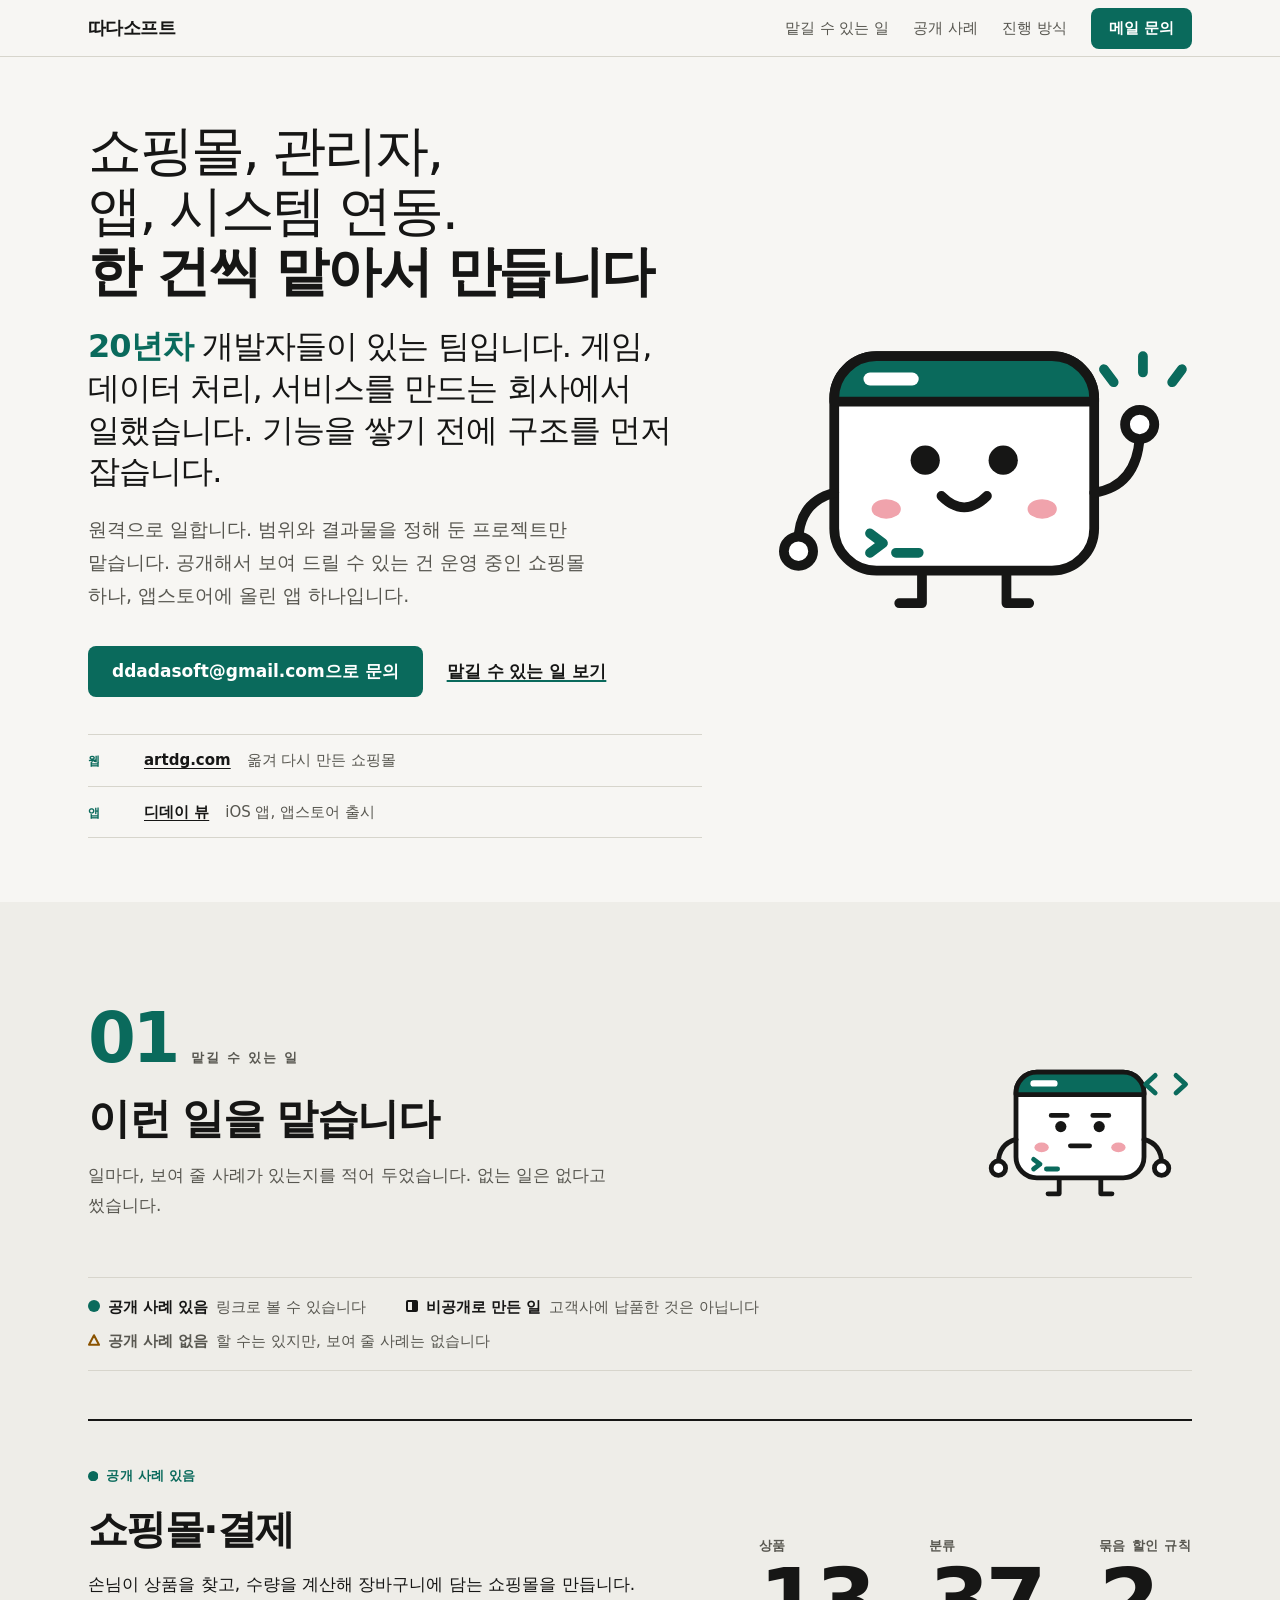
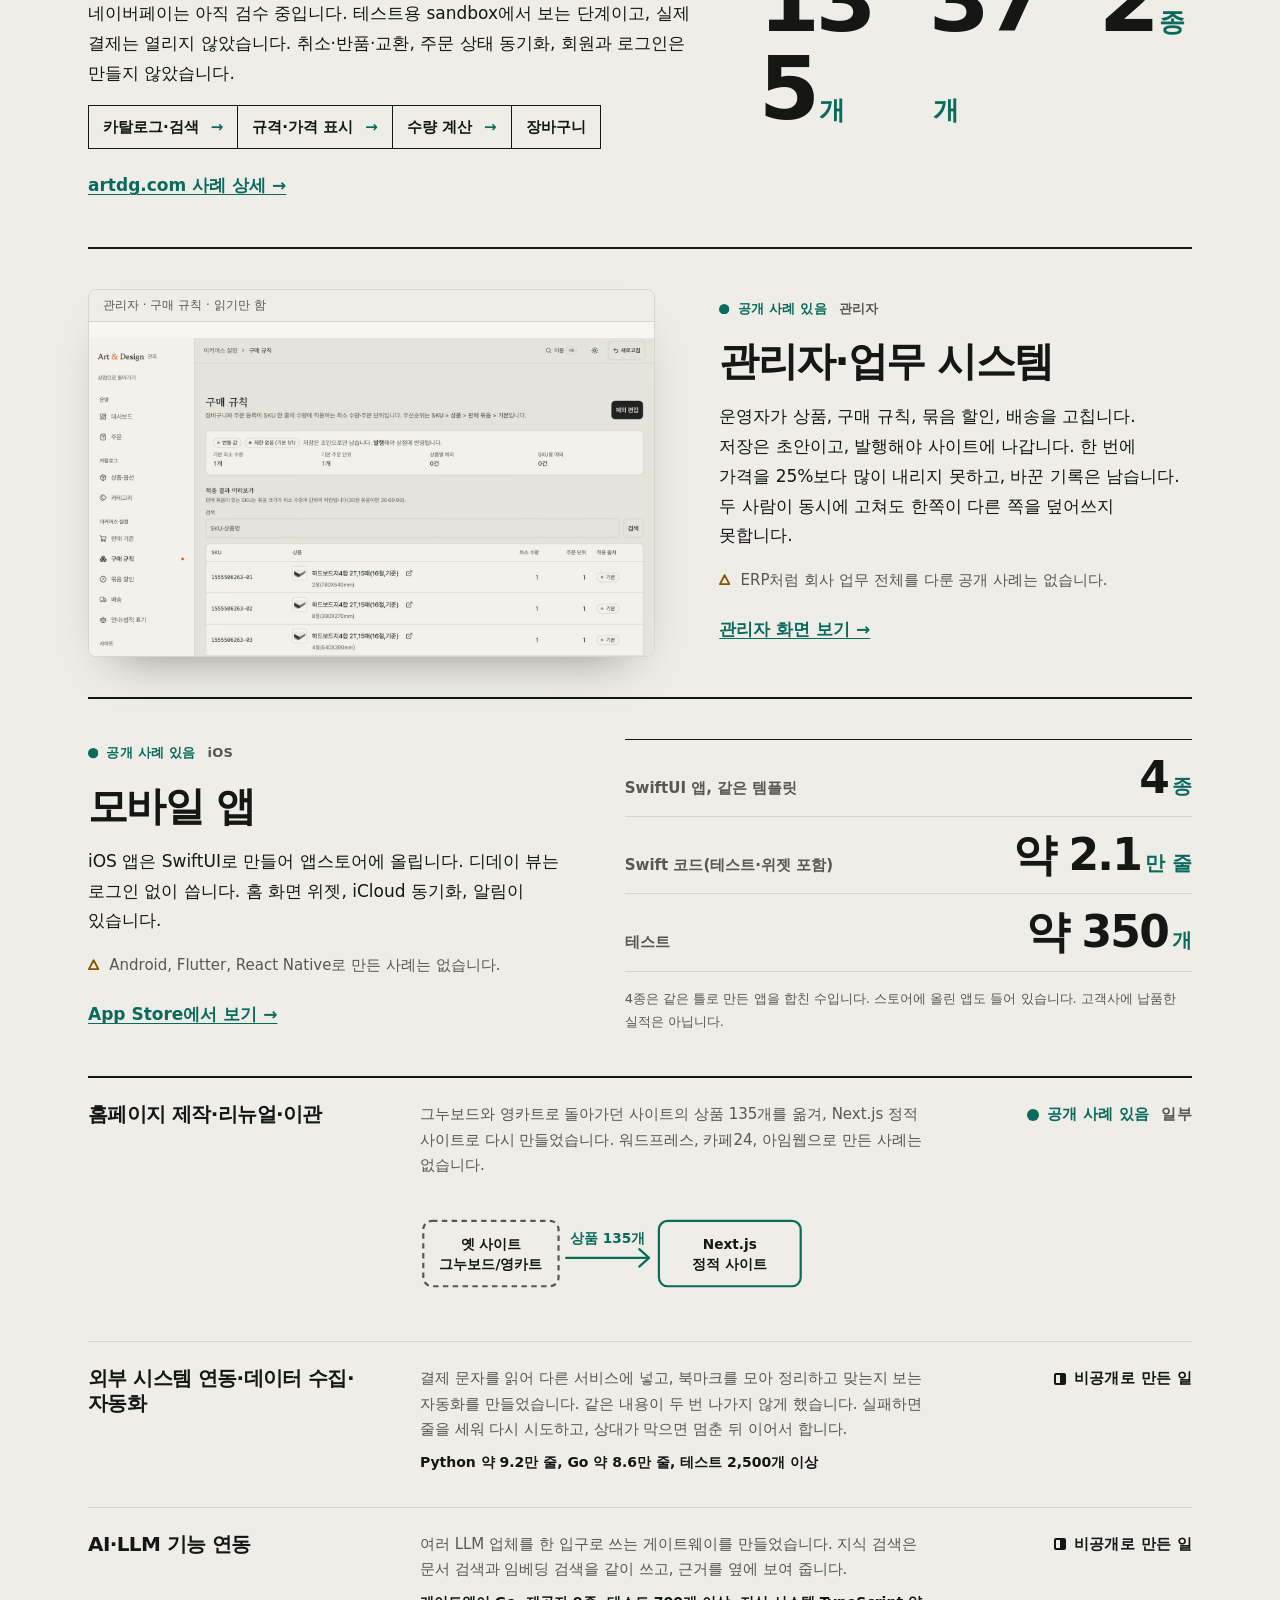
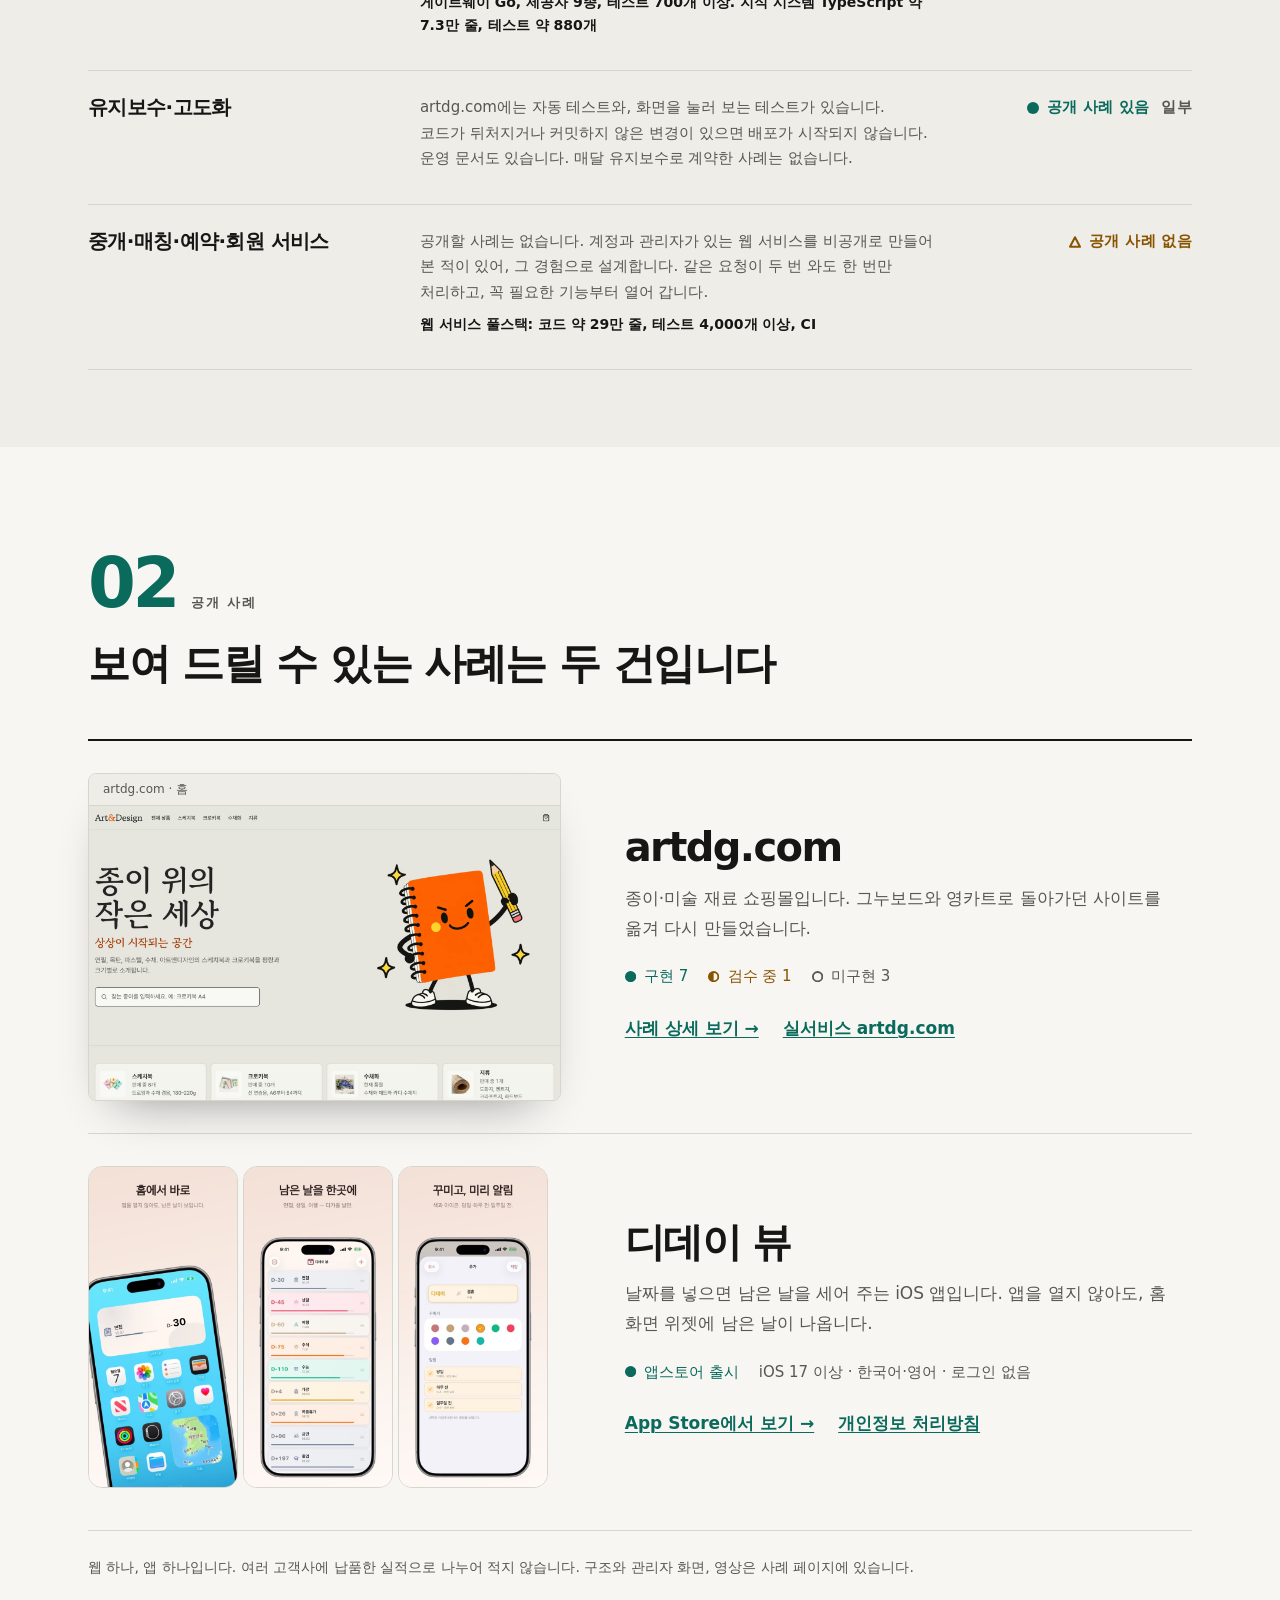
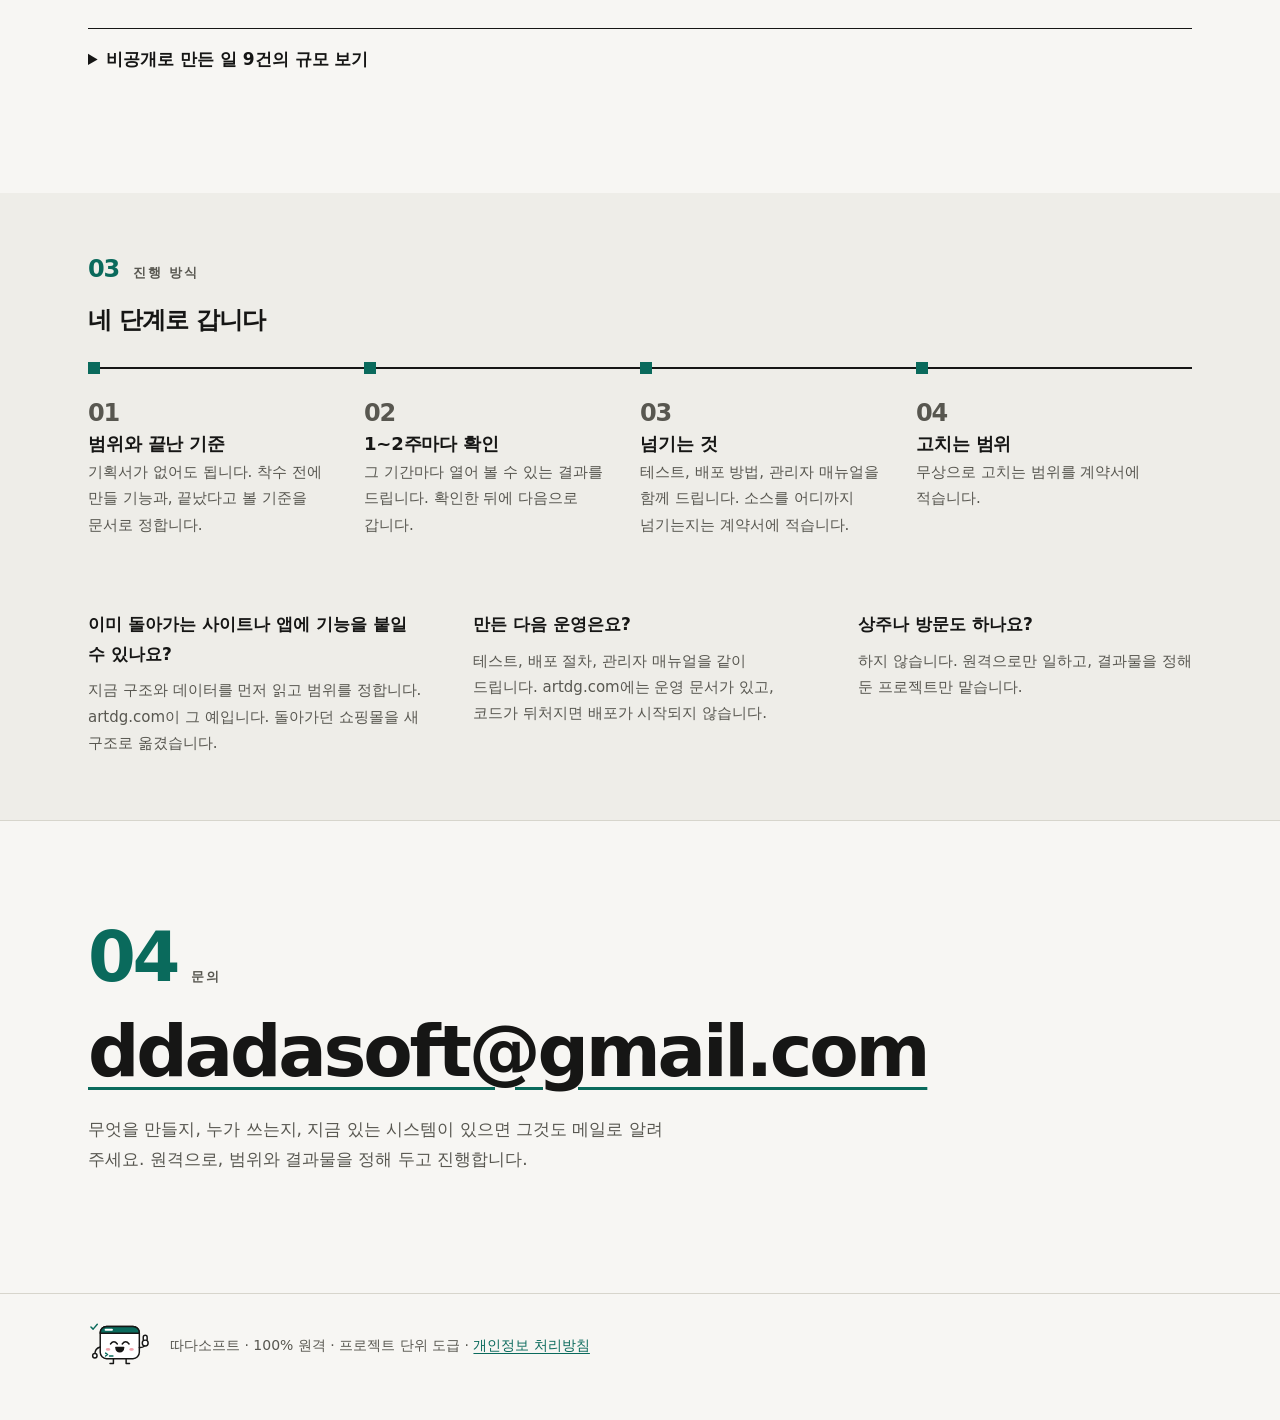
==== commit cabc432d: "포트폴리오 문장을 말로 다듬음" ====
--- a/index.html
+++ b/index.html
@@ -4,7 +4,7 @@
 <meta charset="utf-8">
 <meta name="viewport" content="width=device-width, initial-scale=1">
 <title>따다소프트 | 쇼핑몰·관리자·앱·시스템 연동 프로젝트를 맡는 개발 팀</title>
-<meta name="description" content="쇼핑몰, 관리자, 모바일 앱, 시스템 연동 프로젝트를 맡는 개발 팀 따다소프트의 포트폴리오. 20년차 개발자들이 있는 팀이며, 공개 사례(쇼핑몰 artdg.com, 앱스토어 출시 앱)와 의뢰 유형별 경험 수준을 정직하게 보여 줍니다.">
+<meta name="description" content="쇼핑몰, 관리자, 앱, 시스템 연동을 맡는 따다소프트의 포트폴리오. 20년차 개발자들이 있는 팀이고, 보여 드릴 수 있는 사례는 쇼핑몰 artdg.com과 앱스토어 앱 디데이 뷰입니다.">
 <meta name="color-scheme" content="light dark">
 <link rel="icon" type="image/svg+xml" href="favicon.svg">
 <link rel="stylesheet" href="style.css">
@@ -83,12 +83,12 @@
 
 <div class="wrap hero">
   <div>
-    <h1><span>쇼핑몰, 관리자, 앱, 시스템 연동까지</span> <strong>프로젝트 단위로 맡아 만듭니다</strong></h1>
-    <p class="yrs"><b>20년차</b> 개발자들이 있는 팀입니다. 게임 개발, 데이터 처리, 서비스 개발 회사에서 일했습니다. 오랜 경력으로 안정적인 아키텍처와 단단한 구조를 기본으로 설계합니다.</p>
-    <p class="lead">100% 원격, 프로젝트 단위 도급으로 일합니다. 공개 사례는 운영 중인 쇼핑몰 1건과 앱스토어에 출시한 앱 1건입니다.</p>
+    <h1><span>쇼핑몰, 관리자, 앱, 시스템 연동.</span> <strong>한 건씩 맡아서 만듭니다</strong></h1>
+    <p class="yrs"><b>20년차</b> 개발자들이 있는 팀입니다. 게임, 데이터 처리, 서비스를 만드는 회사에서 일했습니다. 기능을 쌓기 전에 구조를 먼저 잡습니다.</p>
+    <p class="lead">원격으로 일합니다. 범위와 결과물을 정해 둔 프로젝트만 맡습니다. 공개해서 보여 드릴 수 있는 건 운영 중인 쇼핑몰 하나, 앱스토어에 올린 앱 하나입니다.</p>
     <p class="cta"><a class="btn lg" href="mailto:ddadasoft@gmail.com">ddadasoft@gmail.com으로 문의</a><a class="ghost" href="#work">맡길 수 있는 일 보기</a></p>
     <ul class="pubs-strip" aria-label="공개 사례 2건">
-      <li><span class="k">웹</span><a href="case-artdg.html">artdg.com</a><span>쇼핑몰 이관·재구축</span></li>
+      <li><span class="k">웹</span><a href="case-artdg.html">artdg.com</a><span>옮겨 다시 만든 쇼핑몰</span></li>
       <li><span class="k">앱</span><a href="https://apps.apple.com/kr/app/%EB%94%94%EB%8D%B0%EC%9D%B4-%EB%B7%B0/id6808847194" rel="noopener">디데이 뷰</a><span>iOS 앱, 앱스토어 출시</span></li>
     </ul>
   </div>
@@ -100,23 +100,23 @@
     <div class="cap-head">
       <div>
         <div class="label"><b>01</b><span>맡길 수 있는 일</span></div>
-        <h2 id="work-h">이런 프로젝트를 맡습니다</h2>
-        <p>의뢰 유형마다 팀이 가진 증거의 수준을 표시했습니다. 공개 사례가 없는 유형은 없다고 적었습니다.</p>
+        <h2 id="work-h">이런 일을 맡습니다</h2>
+        <p>일마다, 보여 줄 사례가 있는지를 적어 두었습니다. 없는 일은 없다고 썼습니다.</p>
       </div>
       <svg class="mascot cap-m" aria-hidden="true" focusable="false" viewBox="0 0 270 220" width="216" height="176"><use href="#m-work"/></svg>
     </div>
 
     <ul class="legend3" aria-label="증거 수준 표시">
       <li class="pub"><svg class="ic" aria-hidden="true"><use href="#e-pub"/></svg><b>공개 사례 있음</b><span>링크로 볼 수 있습니다</span></li>
-      <li class="priv"><svg class="ic" aria-hidden="true"><use href="#e-priv"/></svg><b>비공개 프로젝트 경험</b><span>고객사 납품 실적이 아닙니다</span></li>
-      <li class="none"><svg class="ic" aria-hidden="true"><use href="#e-none"/></svg><b>공개 사례 없음</b><span>능력으로 다루는 분야입니다</span></li>
+      <li class="priv"><svg class="ic" aria-hidden="true"><use href="#e-priv"/></svg><b>비공개로 만든 일</b><span>고객사에 납품한 것은 아닙니다</span></li>
+      <li class="none"><svg class="ic" aria-hidden="true"><use href="#e-none"/></svg><b>공개 사례 없음</b><span>할 수는 있지만, 보여 줄 사례는 없습니다</span></li>
     </ul>
 
     <article class="feat f-shop" id="w-shop" aria-labelledby="w-shop-h">
       <div>
         <p class="tag pub"><svg class="ic" aria-hidden="true"><use href="#e-pub"/></svg>공개 사례 있음</p>
         <h3 id="w-shop-h">쇼핑몰·결제</h3>
-        <p>상품을 찾고, 수량을 계산해 장바구니에 담는 쇼핑몰을 만듭니다. 네이버페이는 연동 중(sandbox 검수 단계)입니다. 취소·반품·교환, 주문 상태 동기화, 회원·로그인은 만들지 않았습니다.</p>
+        <p>손님이 상품을 찾고, 수량을 계산해 장바구니에 담는 쇼핑몰을 만듭니다. 네이버페이는 아직 검수 중입니다. 테스트용 sandbox에서 보는 단계이고, 실제 결제는 열리지 않았습니다. 취소·반품·교환, 주문 상태 동기화, 회원과 로그인은 만들지 않았습니다.</p>
         <ol class="flow" aria-label="구매 흐름"><li>카탈로그·검색</li><li>규격·가격 표시</li><li>수량 계산</li><li>장바구니</li></ol>
         <p class="links"><a href="case-artdg.html">artdg.com 사례 상세 →</a></p>
       </div>
@@ -135,8 +135,8 @@
       <div>
         <p class="tag pub"><svg class="ic" aria-hidden="true"><use href="#e-pub"/></svg>공개 사례 있음 <span>관리자</span></p>
         <h3 id="w-admin-h">관리자·업무 시스템</h3>
-        <p>운영자가 상품, 구매 규칙, 묶음 할인, 배송을 바꾸고 초안을 거쳐 발행하는 관리자를 만듭니다. 가격 인하 1회 25% 이내, 변경 감사 기록, 버전 충돌 방지가 있습니다.</p>
-        <p class="gap"><svg class="ic" aria-hidden="true"><use href="#e-none"/></svg>ERP 같은 업무 도메인의 공개 사례는 없습니다.</p>
+        <p>운영자가 상품, 구매 규칙, 묶음 할인, 배송을 고칩니다. 저장은 초안이고, 발행해야 사이트에 나갑니다. 한 번에 가격을 25%보다 많이 내리지 못하고, 바꾼 기록은 남습니다. 두 사람이 동시에 고쳐도 한쪽이 다른 쪽을 덮어쓰지 못합니다.</p>
+        <p class="gap"><svg class="ic" aria-hidden="true"><use href="#e-none"/></svg>ERP처럼 회사 업무 전체를 다룬 공개 사례는 없습니다.</p>
         <p class="links"><a href="case-artdg.html#ch2">관리자 화면 보기 →</a></p>
       </div>
     </article>
@@ -145,8 +145,8 @@
       <div>
         <p class="tag pub"><svg class="ic" aria-hidden="true"><use href="#e-pub"/></svg>공개 사례 있음 <span>iOS</span></p>
         <h3 id="w-app-h">모바일 앱</h3>
-        <p>SwiftUI로 iOS 앱을 만들어 앱스토어에 냅니다. 디데이 뷰는 홈 화면 위젯, iCloud 동기화, 알림이 있고 로그인이 없습니다.</p>
-        <p class="gap"><svg class="ic" aria-hidden="true"><use href="#e-none"/></svg>Android, Flutter, React Native 사례는 없습니다.</p>
+        <p>iOS 앱은 SwiftUI로 만들어 앱스토어에 올립니다. 디데이 뷰는 로그인 없이 씁니다. 홈 화면 위젯, iCloud 동기화, 알림이 있습니다.</p>
+        <p class="gap"><svg class="ic" aria-hidden="true"><use href="#e-none"/></svg>Android, Flutter, React Native로 만든 사례는 없습니다.</p>
         <p class="links"><a href="https://apps.apple.com/kr/app/%EB%94%94%EB%8D%B0%EC%9D%B4-%EB%B7%B0/id6808847194" rel="noopener">App Store에서 보기 →</a></p>
       </div>
       <div>
@@ -155,7 +155,7 @@
         <div><dt>Swift 코드(테스트·위젯 포함)</dt><dd>약 2.1<small>만 줄</small></dd></div>
         <div><dt>테스트</dt><dd>약 350<small>개</small></dd></div>
       </dl>
-      <p class="note-s">같은 템플릿으로 만든 앱 4종의 합계이고 스토어 출시 앱을 포함합니다. 고객사 납품 실적이 아닙니다.</p>
+      <p class="note-s">4종은 같은 틀로 만든 앱을 합친 수입니다. 스토어에 올린 앱도 들어 있습니다. 고객사에 납품한 실적은 아닙니다.</p>
       </div>
     </article>
 
@@ -163,7 +163,7 @@
       <li id="w-site">
         <h3>홈페이지 제작·리뉴얼·이관</h3>
         <div>
-          <p>옛 그누보드/영카트 사이트의 상품 135개를 옮겨 Next.js 정적 사이트로 다시 만들었습니다. 워드프레스, 카페24, 아임웹 기반 사례는 없습니다.</p>
+          <p>그누보드와 영카트로 돌아가던 사이트의 상품 135개를 옮겨, Next.js 정적 사이트로 다시 만들었습니다. 워드프레스, 카페24, 아임웹으로 만든 사례는 없습니다.</p>
           <svg class="dg" role="img" aria-label="옛 그누보드/영카트 사이트에서 새 Next.js 정적 사이트로 상품 135개를 옮기는 도식" viewBox="0 0 352 100" width="352" height="100">
             <rect class="old" x="3" y="20" width="124" height="60" rx="8"/>
             <text x="65" y="46" text-anchor="middle">옛 사이트</text>
@@ -180,30 +180,30 @@
       <li id="w-link">
         <h3>외부 시스템 연동·데이터 수집·자동화</h3>
         <div>
-          <p>결제 문자를 파싱해 외부 서비스로 자동 입력하고, 북마크를 수집해 정리·검증하는 자동화를 만들었습니다. 중복 전송 방지, 재시도 큐, 차단 응답 시 중단 후 이어받기를 넣었습니다.</p>
+          <p>결제 문자를 읽어 다른 서비스에 넣고, 북마크를 모아 정리하고 맞는지 보는 자동화를 만들었습니다. 같은 내용이 두 번 나가지 않게 했습니다. 실패하면 줄을 세워 다시 시도하고, 상대가 막으면 멈춘 뒤 이어서 합니다.</p>
           <p class="scale">Python 약 9.2만 줄, Go 약 8.6만 줄, 테스트 2,500개 이상</p>
         </div>
-        <p class="tag priv"><svg class="ic" aria-hidden="true"><use href="#e-priv"/></svg>비공개 프로젝트 경험</p>
+        <p class="tag priv"><svg class="ic" aria-hidden="true"><use href="#e-priv"/></svg>비공개로 만든 일</p>
       </li>
       <li id="w-ai">
         <h3>AI·LLM 기능 연동</h3>
         <div>
-          <p>여러 LLM 제공자를 하나의 프로토콜로 묶는 게이트웨이와, 전문 검색과 임베딩 검색을 결합해 근거를 함께 보여 주는 지식 시스템을 만들었습니다.</p>
+          <p>여러 LLM 업체를 한 입구로 쓰는 게이트웨이를 만들었습니다. 지식 검색은 문서 검색과 임베딩 검색을 같이 쓰고, 근거를 옆에 보여 줍니다.</p>
           <p class="scale">게이트웨이 Go, 제공자 9종, 테스트 700개 이상. 지식 시스템 TypeScript 약 7.3만 줄, 테스트 약 880개</p>
         </div>
-        <p class="tag priv"><svg class="ic" aria-hidden="true"><use href="#e-priv"/></svg>비공개 프로젝트 경험</p>
+        <p class="tag priv"><svg class="ic" aria-hidden="true"><use href="#e-priv"/></svg>비공개로 만든 일</p>
       </li>
       <li id="w-ops">
         <h3>유지보수·고도화</h3>
         <div>
-          <p>artdg.com에는 자동 테스트, E2E 테스트, 뒤처진 코드면 배포가 시작되지 않는 배포 가드, 운영 문서(RUNBOOK)가 있습니다. 월 단위 유지보수 계약 사례는 없습니다.</p>
+          <p>artdg.com에는 자동 테스트와, 화면을 눌러 보는 테스트가 있습니다. 코드가 뒤처지거나 커밋하지 않은 변경이 있으면 배포가 시작되지 않습니다. 운영 문서도 있습니다. 매달 유지보수로 계약한 사례는 없습니다.</p>
         </div>
         <p class="tag pub"><svg class="ic" aria-hidden="true"><use href="#e-pub"/></svg>공개 사례 있음<span>일부</span></p>
       </li>
       <li id="w-plat">
         <h3>중개·매칭·예약·회원 서비스</h3>
         <div>
-          <p>공개 사례가 없습니다. 계정, 관리자까지 있는 웹 서비스를 비공개로 구현한 경험을 바탕으로 설계합니다. 같은 요청이 두 번 와도 한 번만 처리하는 키와, 핵심 기능부터 여는 단계 구분을 원칙으로 둡니다.</p>
+          <p>공개할 사례는 없습니다. 계정과 관리자가 있는 웹 서비스를 비공개로 만들어 본 적이 있어, 그 경험으로 설계합니다. 같은 요청이 두 번 와도 한 번만 처리하고, 꼭 필요한 기능부터 열어 갑니다.</p>
           <p class="scale">웹 서비스 풀스택: 코드 약 29만 줄, 테스트 4,000개 이상, CI</p>
         </div>
         <p class="tag none"><svg class="ic" aria-hidden="true"><use href="#e-none"/></svg>공개 사례 없음</p>
@@ -215,7 +215,7 @@
 <section class="band" id="proof" aria-labelledby="proof-h">
   <div class="wrap">
     <div class="label"><b>02</b><span>공개 사례</span></div>
-    <h2 class="mb3" id="proof-h">공개 사례는 2건입니다</h2>
+    <h2 class="mb3" id="proof-h">보여 드릴 수 있는 사례는 두 건입니다</h2>
     <ol class="works">
       <li class="work">
         <a class="thumb" href="case-artdg.html" tabindex="-1" aria-hidden="true">
@@ -226,7 +226,7 @@
         </a>
         <div class="info">
           <h3><a href="case-artdg.html">artdg.com</a></h3>
-          <p class="one">종이·미술 재료 쇼핑몰입니다. 옛 그누보드/영카트 사이트를 이관·재구축했습니다.</p>
+          <p class="one">종이·미술 재료 쇼핑몰입니다. 그누보드와 영카트로 돌아가던 사이트를 옮겨 다시 만들었습니다.</p>
           <p class="stat-line">
             <span class="done"><svg class="ic" aria-hidden="true"><use href="#i-done"/></svg>구현 7</span>
             <span class="part"><svg class="ic" aria-hidden="true"><use href="#i-part"/></svg>검수 중 1</span>
@@ -243,17 +243,17 @@
         </div>
         <div class="info">
           <h3>디데이 뷰</h3>
-          <p class="one">날짜만 넣으면 남은 날을 세어 주는 iOS 앱입니다. 홈 화면 위젯으로 앱을 열지 않아도 남은 날이 보입니다.</p>
+          <p class="one">날짜를 넣으면 남은 날을 세어 주는 iOS 앱입니다. 앱을 열지 않아도, 홈 화면 위젯에 남은 날이 나옵니다.</p>
           <p class="stat-line"><span class="done"><svg class="ic" aria-hidden="true"><use href="#i-done"/></svg>앱스토어 출시</span> <span>iOS 17 이상 · 한국어·영어 · 로그인 없음</span></p>
           <p class="links"><a href="https://apps.apple.com/kr/app/%EB%94%94%EB%8D%B0%EC%9D%B4-%EB%B7%B0/id6808847194" rel="noopener">App Store에서 보기 →</a><a href="https://devpyo.github.io/privacy/ko.html" rel="noopener">개인정보 처리방침</a></p>
         </div>
       </li>
     </ol>
-    <p class="small">공개 포트폴리오는 현재 웹 1건과 앱 1건입니다. 여러 고객사 납품 실적이 아닙니다. artdg.com의 구조, 관리자 화면, 영상은 사례 페이지에 있습니다.</p>
+    <p class="small">웹 하나, 앱 하나입니다. 여러 고객사에 납품한 실적으로 나누어 적지 않습니다. 구조와 관리자 화면, 영상은 사례 페이지에 있습니다.</p>
 
     <details class="priv-scale">
-      <summary>비공개 프로젝트의 규모 9건 보기</summary>
-      <p>공개 사례 밖에서 팀이 만든 프로젝트입니다. 고객사 납품 실적이 아니며 공개 사례가 없습니다. 코드 줄 수는 테스트를 포함하고 저장소 집계입니다.</p>
+      <summary>비공개로 만든 일 9건의 규모 보기</summary>
+      <p>공개 사례 밖에서 만든 일들입니다. 고객사에 납품한 것은 아니고, 밖에 올린 사례도 없습니다. 줄 수에는 테스트가 들어 있고, 저장소에서 센 숫자입니다.</p>
       <table class="kv">
         <caption>비공개 프로젝트 규모</caption>
         <thead><tr><th scope="col">분야</th><th scope="col">규모</th></tr></thead>
@@ -261,12 +261,12 @@
           <tr><th scope="row">웹 서비스 풀스택 (TypeScript, Next.js, Supabase)</th><td>코드 약 29만 줄, 테스트 4,000개 이상, CI</td></tr>
           <tr><th scope="row">모바일 앱 (iOS, SwiftUI) 4종</th><td>Swift 약 2.1만 줄, 테스트 약 350개</td></tr>
           <tr><th scope="row">실시간·분산 시스템 (Rust, Workers, Durable Objects, D1)</th><td>Rust 약 5.8만 줄, TypeScript 약 5.1만 줄, 테스트 1,500개 이상</td></tr>
-          <tr><th scope="row">데이터 수집·파싱·자동화 (Python, Go)</th><td>Python 약 9.2만 줄, Go 약 8.6만 줄, 테스트 2,500개 이상</td></tr>
+          <tr><th scope="row">데이터 수집·정리·자동화 (Python, Go)</th><td>Python 약 9.2만 줄, Go 약 8.6만 줄, 테스트 2,500개 이상</td></tr>
           <tr><th scope="row">백엔드·API·명령줄 도구 (Go)</th><td>Go 코드 수십만 줄, 테스트 수천 개</td></tr>
           <tr><th scope="row">게임 시스템·시뮬레이션</th><td>웹과 Godot 프로젝트 5개, 테스트 수천 개</td></tr>
           <tr><th scope="row">LLM·AI 도구 연동 (Go)</th><td>제공자 9종, 테스트 700개 이상</td></tr>
           <tr><th scope="row">검색·지식 시스템 (TypeScript)</th><td>코드 약 7.3만 줄, 테스트 약 880개</td></tr>
-          <tr><th scope="row">시세 데이터·백테스트 (Go, Python)</th><td>각 수만 줄. 수익을 주장하지 않는 검증용 시스템</td></tr>
+          <tr><th scope="row">시세 데이터·백테스트 (Go, Python)</th><td>각 수만 줄. 수익을 낸 시스템은 아니고, 검증용입니다</td></tr>
         </tbody>
       </table>
     </details>
@@ -276,17 +276,17 @@
 <section class="band alt" id="process" aria-labelledby="process-h">
   <div class="wrap">
     <div class="label"><b>03</b><span>진행 방식</span></div>
-    <h2 id="process-h">네 단계, 단계마다 문서와 검수</h2>
+    <h2 id="process-h">네 단계로 갑니다</h2>
     <ol class="tl">
-      <li><span class="n">01</span><h3>범위와 완료 기준</h3><p>기획 문서가 아직 없어도 기능 목록과 완료 기준을 착수 전에 문서로 정합니다.</p></li>
-      <li><span class="n">02</span><h3>1~2주 단위 검수</h3><p>검수 가능한 결과물을 드리고, 확인한 뒤 다음 단계로 넘어갑니다.</p></li>
-      <li><span class="n">03</span><h3>인수인계</h3><p>테스트·배포·관리자 매뉴얼을 인도합니다. 소스 인수인계 범위는 계약서에 명시합니다.</p></li>
-      <li><span class="n">04</span><h3>하자보수</h3><p>무상 하자보수 범위를 계약서에 명시합니다.</p></li>
+      <li><span class="n">01</span><h3>범위와 끝난 기준</h3><p>기획서가 없어도 됩니다. 착수 전에 만들 기능과, 끝났다고 볼 기준을 문서로 정합니다.</p></li>
+      <li><span class="n">02</span><h3>1~2주마다 확인</h3><p>그 기간마다 열어 볼 수 있는 결과를 드립니다. 확인한 뒤에 다음으로 갑니다.</p></li>
+      <li><span class="n">03</span><h3>넘기는 것</h3><p>테스트, 배포 방법, 관리자 매뉴얼을 함께 드립니다. 소스를 어디까지 넘기는지는 계약서에 적습니다.</p></li>
+      <li><span class="n">04</span><h3>고치는 범위</h3><p>무상으로 고치는 범위를 계약서에 적습니다.</p></li>
     </ol>
     <dl class="qa">
-      <div><dt>운영 중인 사이트나 앱에 기능을 붙일 수 있나요?</dt><dd>기존 구조와 데이터를 먼저 읽고 범위를 정합니다. 옛 쇼핑몰을 새 구조로 옮긴 artdg.com이 같은 종류의 일입니다.</dd></div>
-      <div><dt>만든 뒤 운영은 어떻게 하나요?</dt><dd>테스트, 배포 절차, 관리자 매뉴얼을 함께 인도합니다. 운영 문서(RUNBOOK)와 배포 가드를 두는 방식을 artdg.com에서 보실 수 있습니다.</dd></div>
-      <div><dt>상주나 방문이 필요한 일도 하나요?</dt><dd>하지 않습니다. 100% 원격, 총액과 산출물을 정한 프로젝트 단위 도급만 맡습니다.</dd></div>
+      <div><dt>이미 돌아가는 사이트나 앱에 기능을 붙일 수 있나요?</dt><dd>지금 구조와 데이터를 먼저 읽고 범위를 정합니다. artdg.com이 그 예입니다. 돌아가던 쇼핑몰을 새 구조로 옮겼습니다.</dd></div>
+      <div><dt>만든 다음 운영은요?</dt><dd>테스트, 배포 절차, 관리자 매뉴얼을 같이 드립니다. artdg.com에는 운영 문서가 있고, 코드가 뒤처지면 배포가 시작되지 않습니다.</dd></div>
+      <div><dt>상주나 방문도 하나요?</dt><dd>하지 않습니다. 원격으로만 일하고, 결과물을 정해 둔 프로젝트만 맡습니다.</dd></div>
     </dl>
   </div>
 </section>
@@ -296,7 +296,7 @@
     <div class="label"><b>04</b><span>문의</span></div>
     <h2 class="sr" id="contact-h">문의</h2>
     <a class="mail-big" href="mailto:ddadasoft@gmail.com">ddadasoft@gmail.com</a>
-    <p class="t muted">만들려는 것, 쓰는 사람, 지금 있는 시스템을 메일로 보내 주세요. 100% 원격, 프로젝트 단위 도급으로 진행합니다.</p>
+    <p class="t muted">무엇을 만들지, 누가 쓰는지, 지금 있는 시스템이 있으면 그것도 메일로 알려 주세요. 원격으로, 범위와 결과물을 정해 두고 진행합니다.</p>
   </div>
 </section>
 
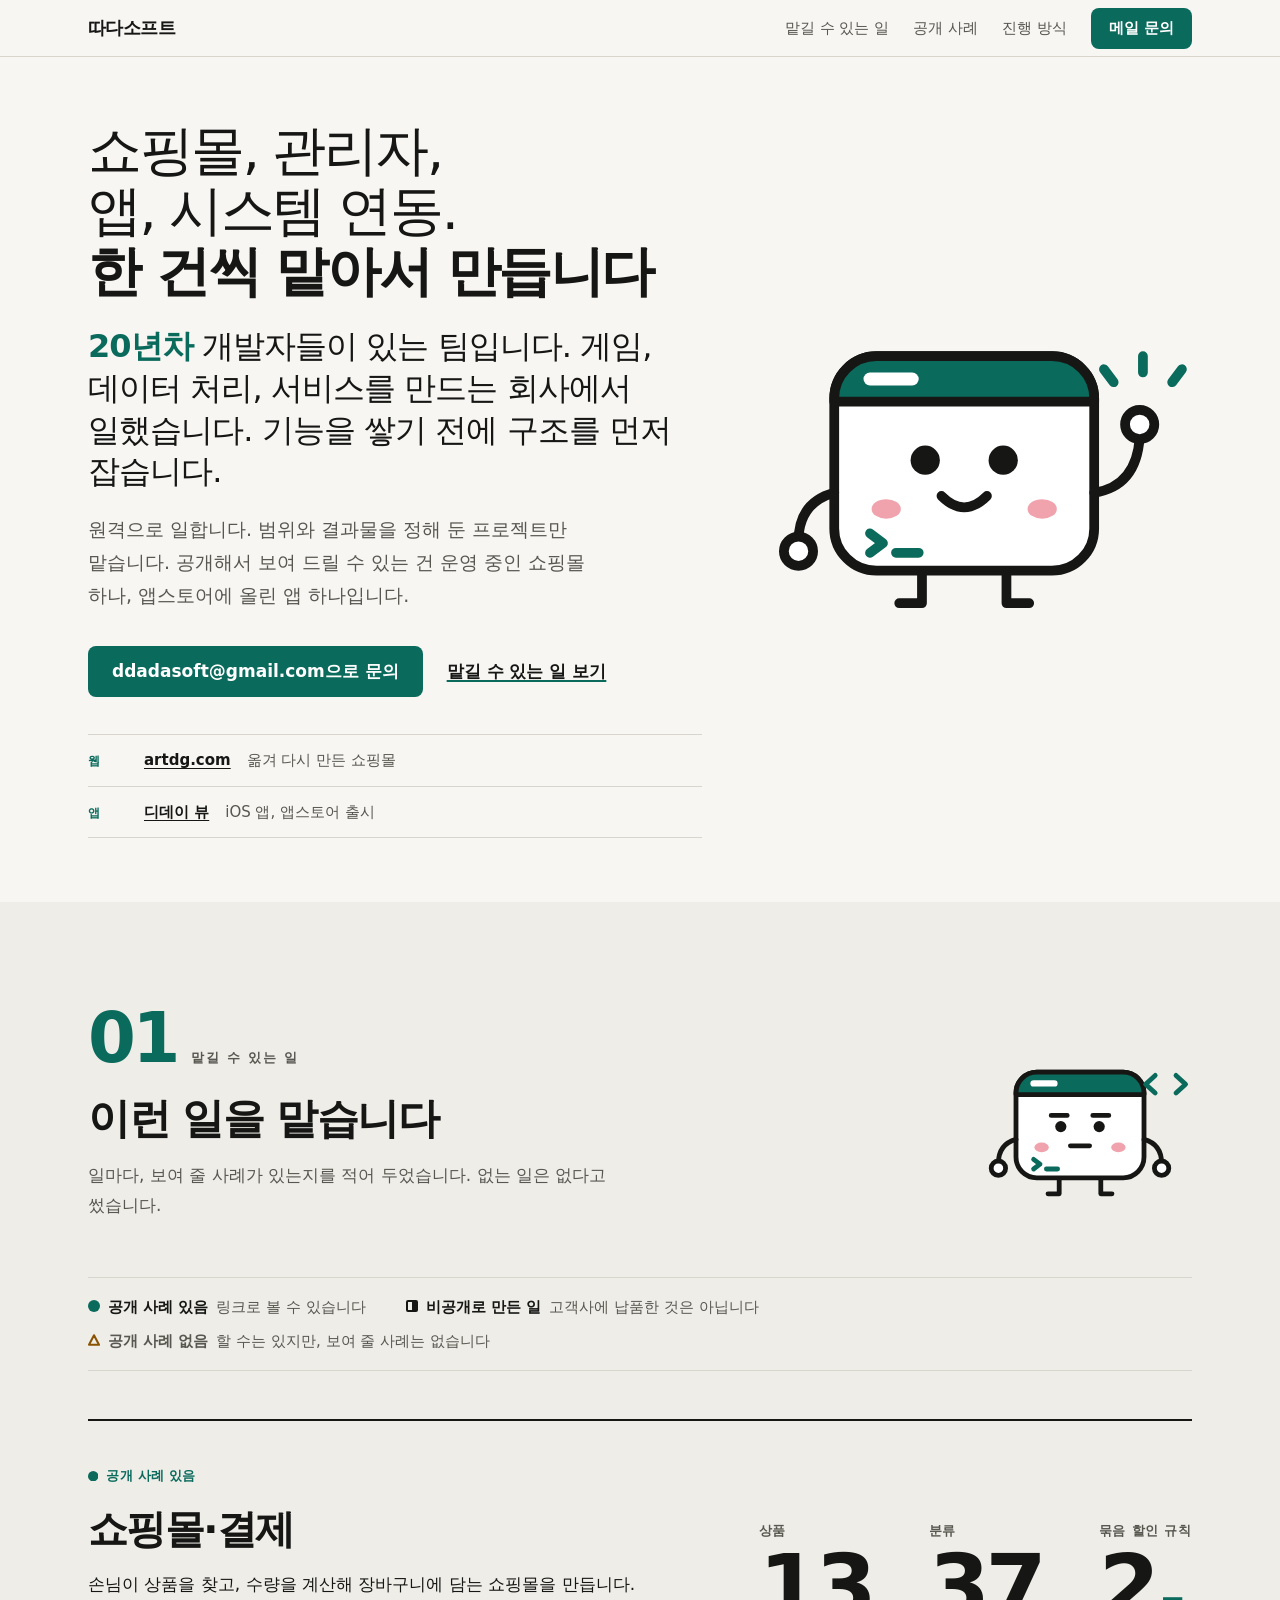
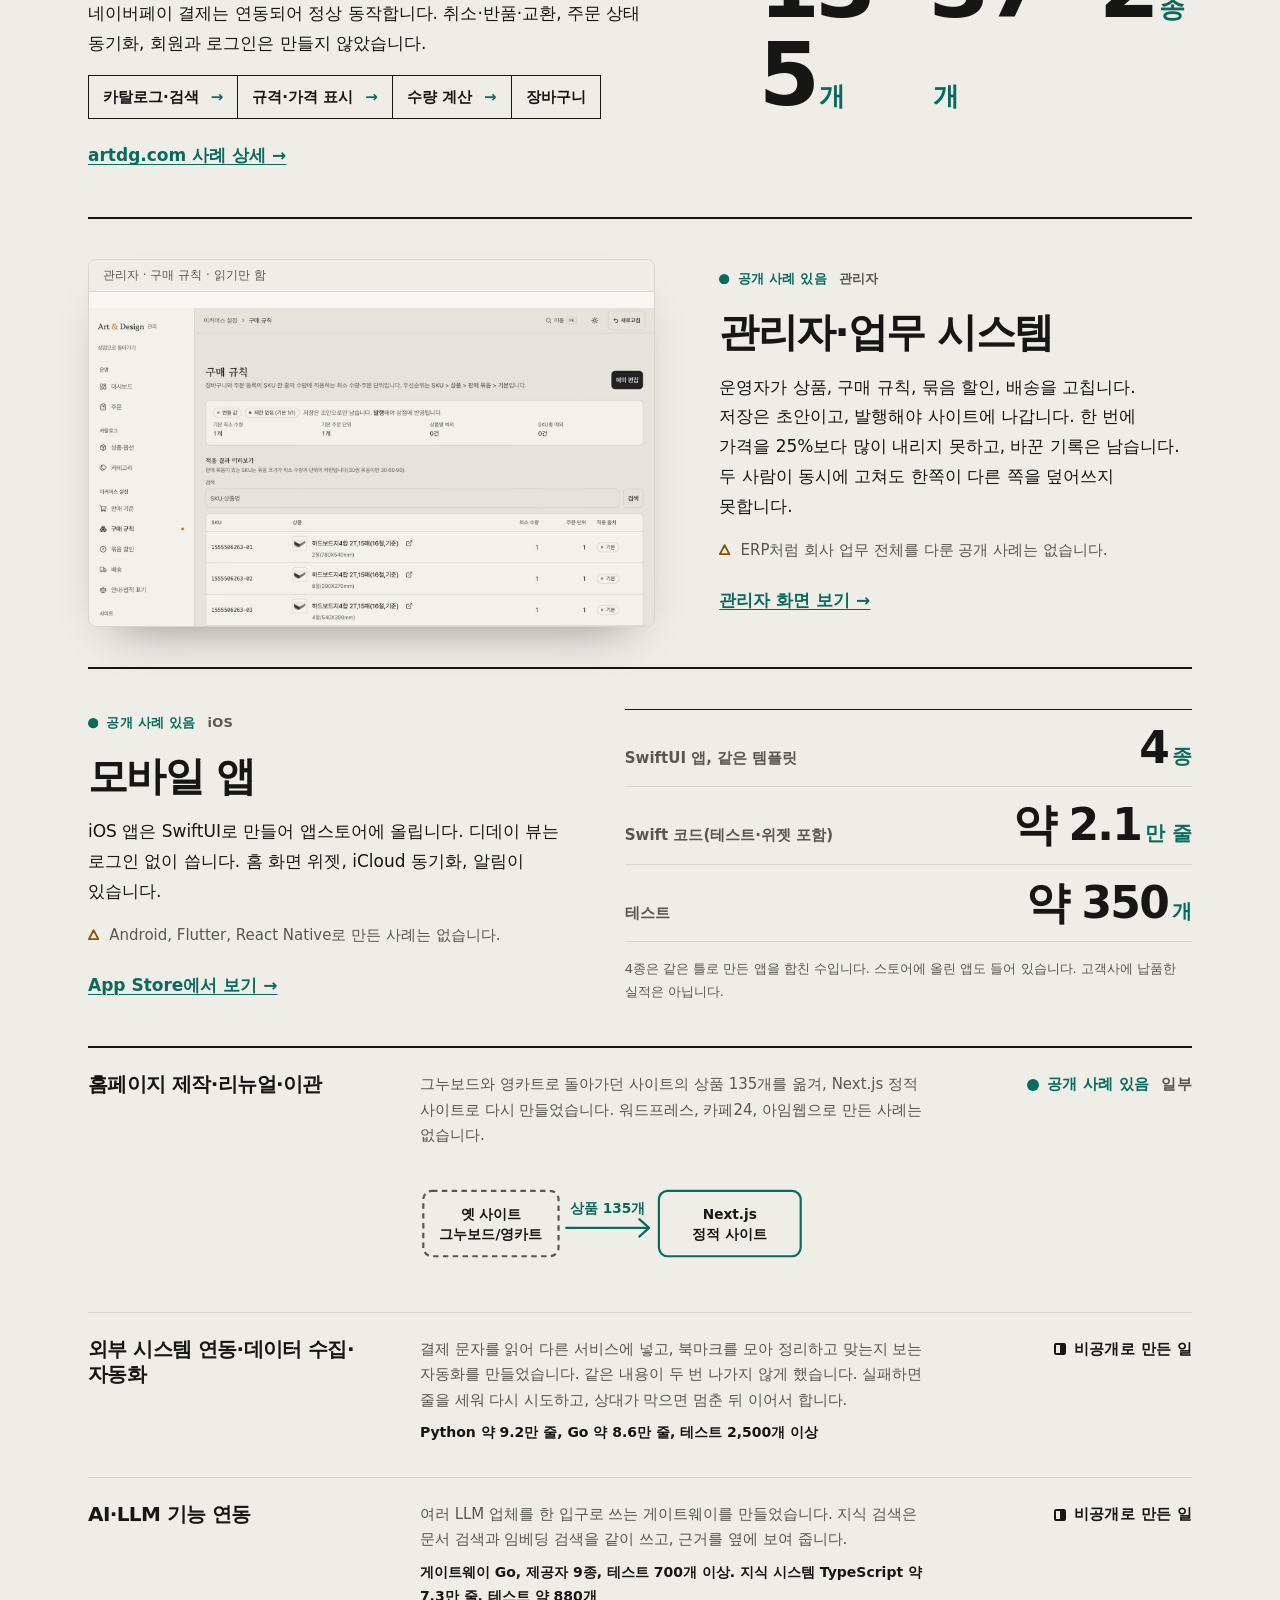
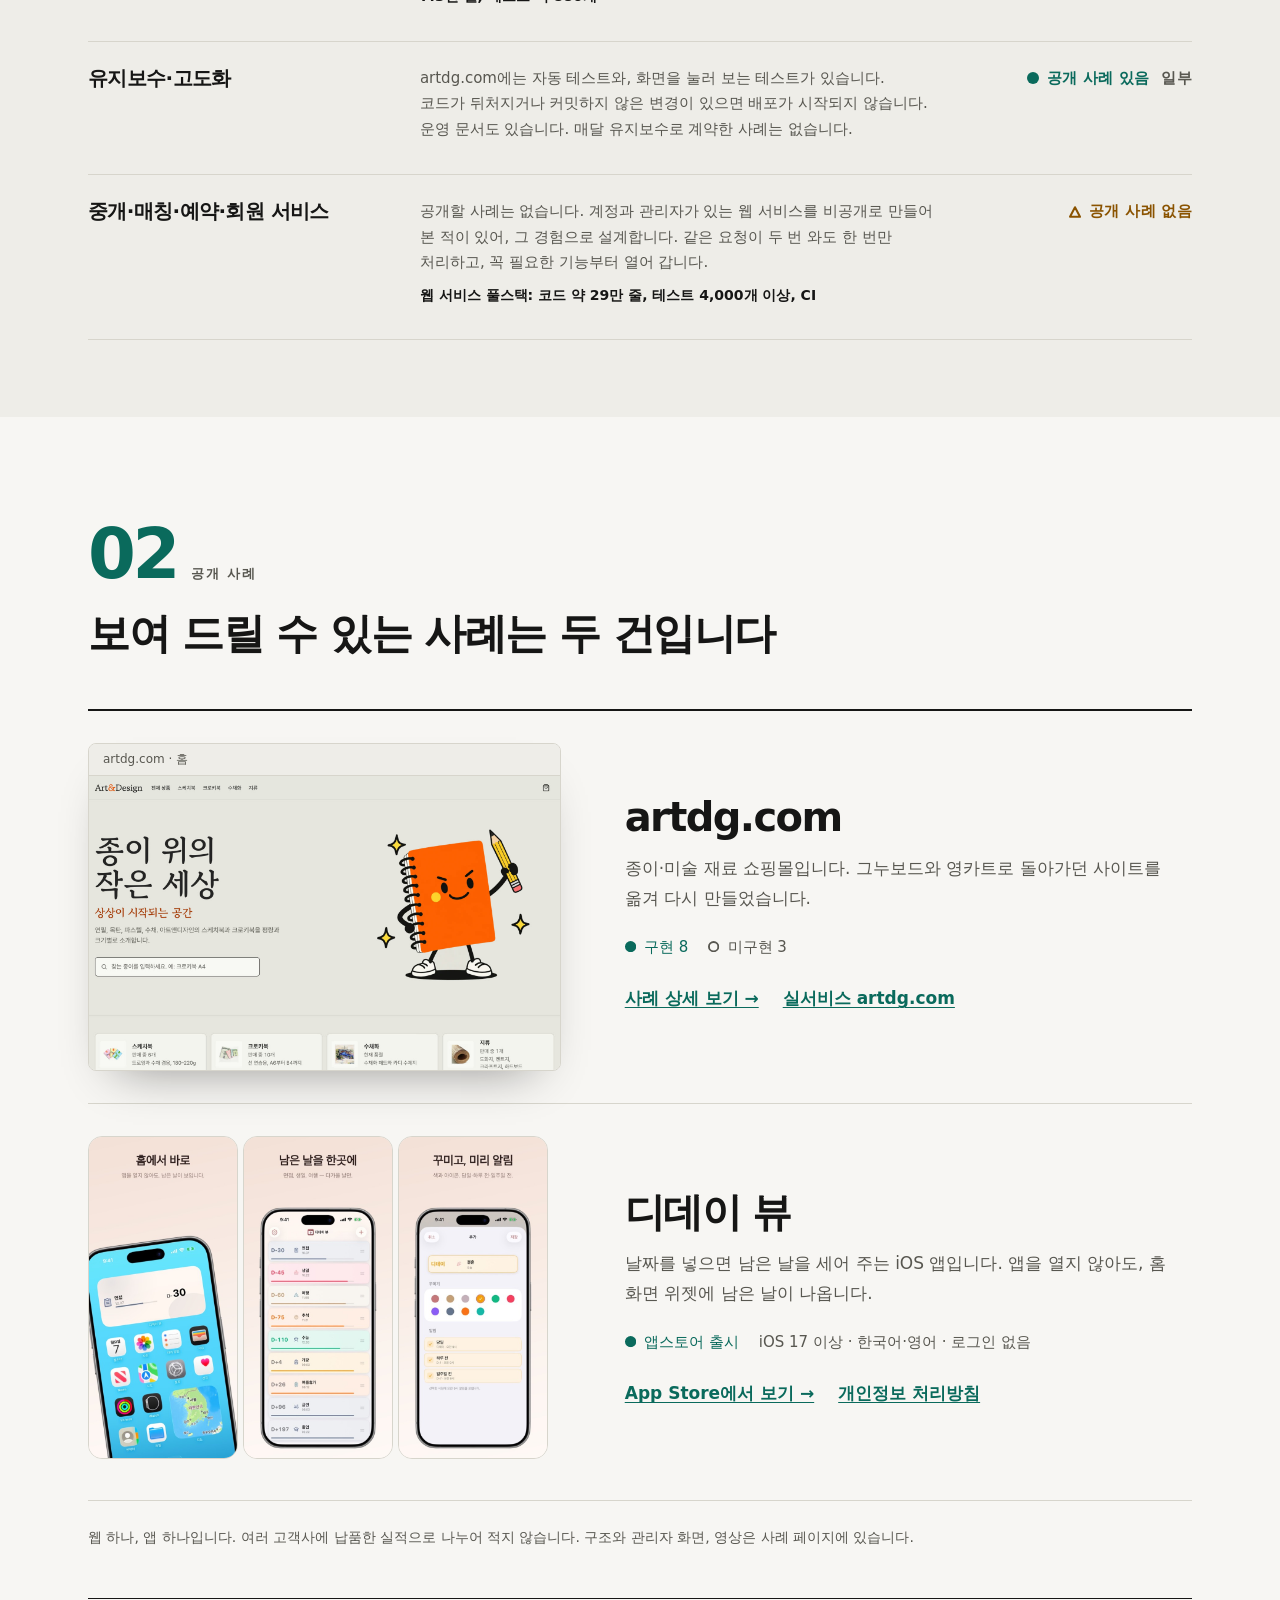
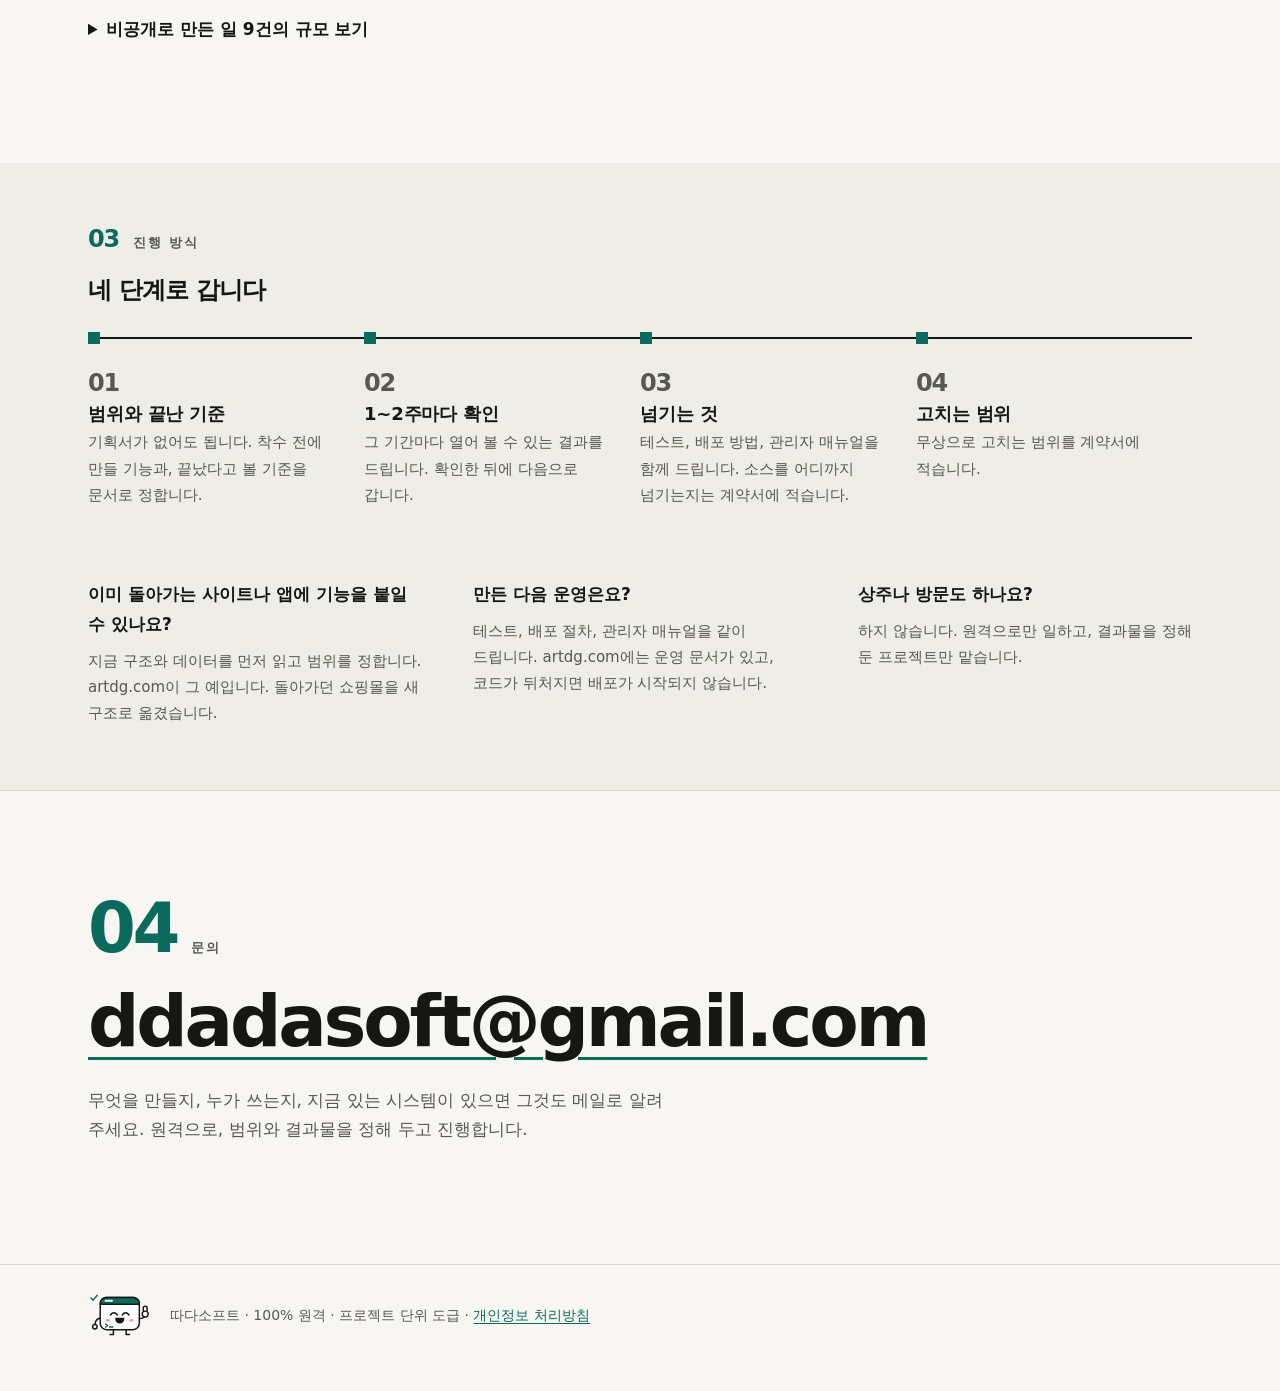
==== commit 8f414b6e: "네이버페이 상태를 연동 완료로 고침 효성이 2026-11-06에 연동 완료와 정상 동작을 확인했다. 취소·반품·교환과 회원은 미구현으로 둔다." ====
--- a/index.html
+++ b/index.html
@@ -116,7 +116,7 @@
       <div>
         <p class="tag pub"><svg class="ic" aria-hidden="true"><use href="#e-pub"/></svg>공개 사례 있음</p>
         <h3 id="w-shop-h">쇼핑몰·결제</h3>
-        <p>손님이 상품을 찾고, 수량을 계산해 장바구니에 담는 쇼핑몰을 만듭니다. 네이버페이는 아직 검수 중입니다. 테스트용 sandbox에서 보는 단계이고, 실제 결제는 열리지 않았습니다. 취소·반품·교환, 주문 상태 동기화, 회원과 로그인은 만들지 않았습니다.</p>
+        <p>손님이 상품을 찾고, 수량을 계산해 장바구니에 담는 쇼핑몰을 만듭니다. 네이버페이 결제는 연동되어 정상 동작합니다. 취소·반품·교환, 주문 상태 동기화, 회원과 로그인은 만들지 않았습니다.</p>
         <ol class="flow" aria-label="구매 흐름"><li>카탈로그·검색</li><li>규격·가격 표시</li><li>수량 계산</li><li>장바구니</li></ol>
         <p class="links"><a href="case-artdg.html">artdg.com 사례 상세 →</a></p>
       </div>
@@ -228,8 +228,7 @@
           <h3><a href="case-artdg.html">artdg.com</a></h3>
           <p class="one">종이·미술 재료 쇼핑몰입니다. 그누보드와 영카트로 돌아가던 사이트를 옮겨 다시 만들었습니다.</p>
           <p class="stat-line">
-            <span class="done"><svg class="ic" aria-hidden="true"><use href="#i-done"/></svg>구현 7</span>
-            <span class="part"><svg class="ic" aria-hidden="true"><use href="#i-part"/></svg>검수 중 1</span>
+            <span class="done"><svg class="ic" aria-hidden="true"><use href="#i-done"/></svg>구현 8</span>
             <span class="none"><svg class="ic" aria-hidden="true"><use href="#i-none"/></svg>미구현 3</span>
           </p>
           <p class="links"><a href="case-artdg.html">사례 상세 보기 →</a><a href="https://artdg.com/" rel="noopener">실서비스 artdg.com</a></p>
--- a/style.css
+++ b/style.css
@@ -115,6 +115,8 @@
 section{scroll-margin-top:4rem}
 .note{display:flex;gap:1rem;align-items:flex-start;margin:0 0 2rem;padding:1rem 1.25rem;border:1px solid var(--line);border-left:4px solid var(--amber);border-radius:var(--r);background:var(--bg);max-width:48rem}
 .note .ic{width:1.125rem;height:1.125rem;margin-top:.3rem;color:var(--amber)}
+.note.ok{border-left-color:var(--accent)}
+.note.ok .ic{color:var(--accent)}
 .note p{margin:0}
 .note strong{display:block}
 .note span{color:var(--muted);font-size:.9375rem}
@@ -201,6 +203,7 @@
 .pubs{display:grid;grid-template-columns:minmax(0,8fr) minmax(0,4fr);gap:2rem clamp(1.5rem,3vw,2.5rem);align-items:start}
 .pair{display:grid;grid-template-columns:repeat(2,minmax(0,1fr));gap:1rem}
 .state{display:flex;align-items:center;gap:.875rem;margin:0 0 1rem;font-size:clamp(1.75rem,1.2rem + 2vw,2.625rem);font-weight:800;letter-spacing:-.04em;color:var(--amber)}
+.state.ok{color:var(--accent)}
 .state .ic{width:.8em;height:.8em}
 .checks li.no{display:flex;gap:.875rem;align-items:baseline}
 .checks .ic{transform:translateY(.05em)}
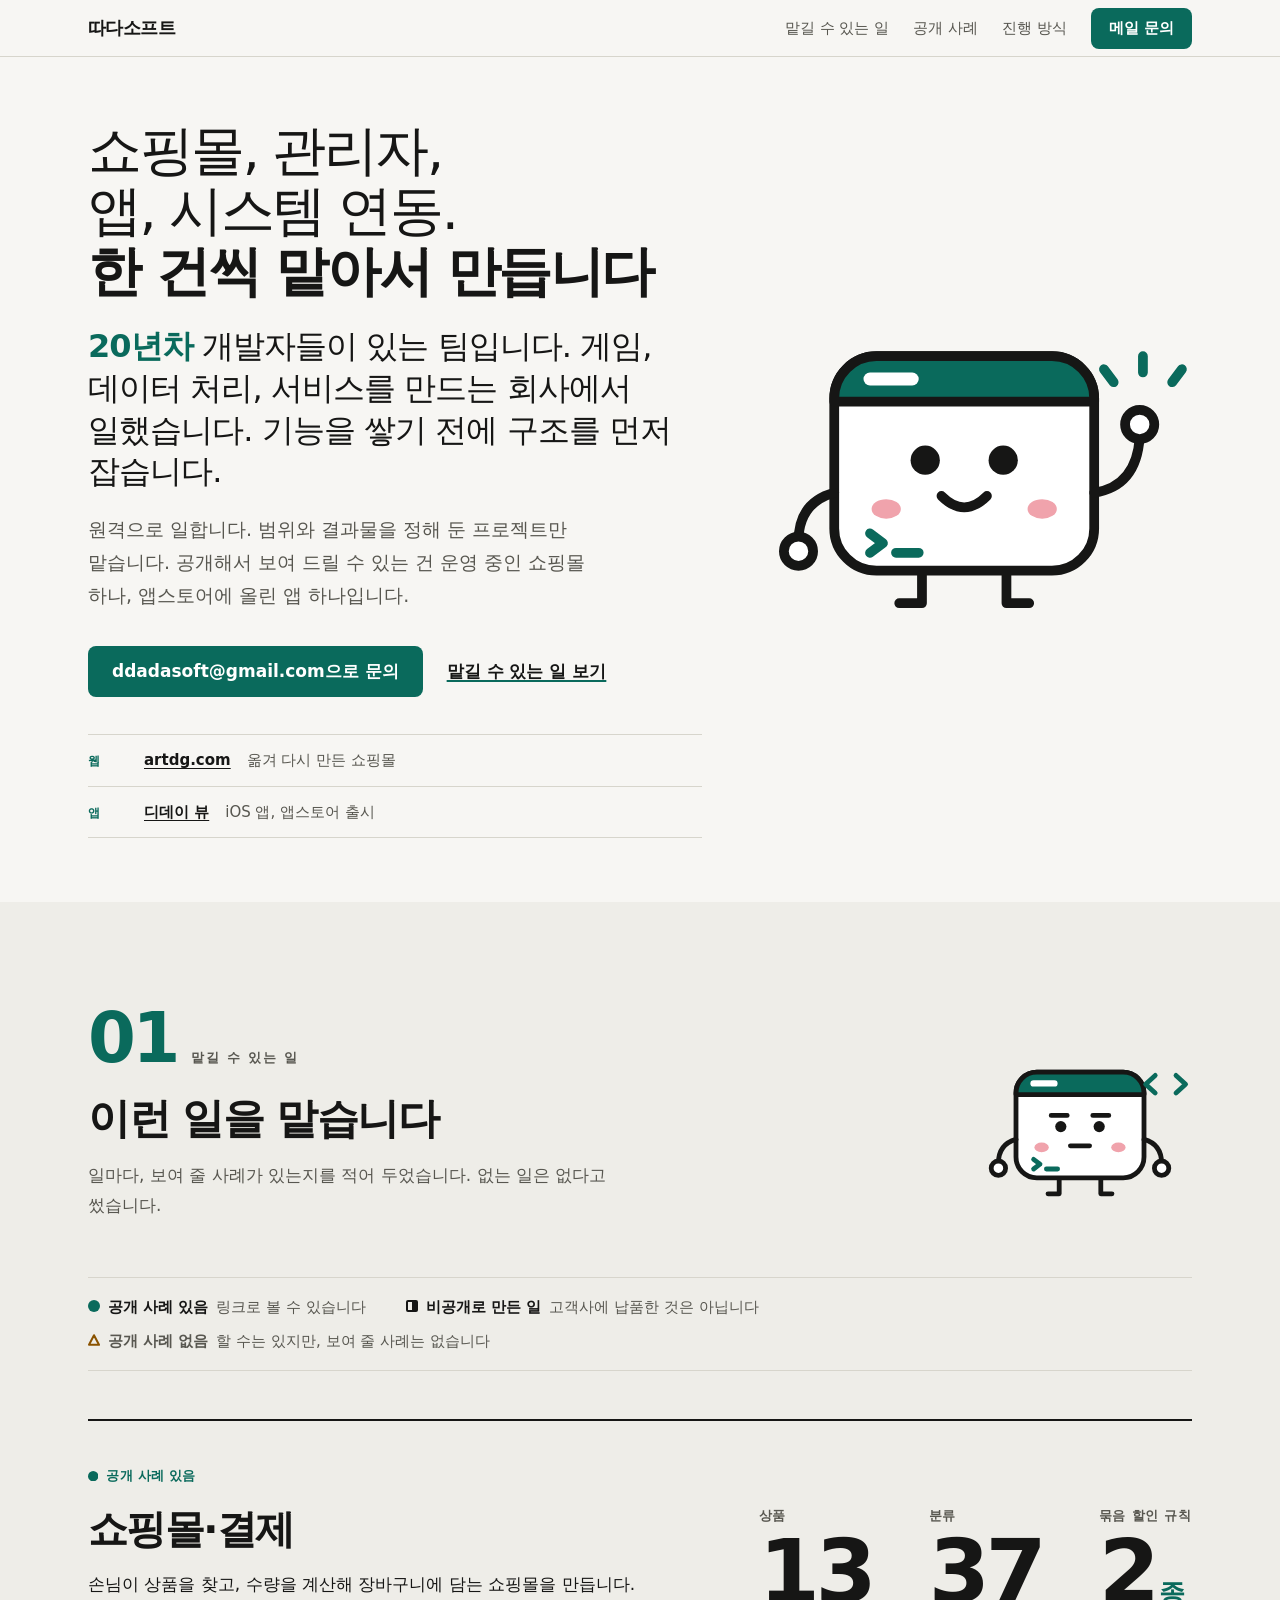
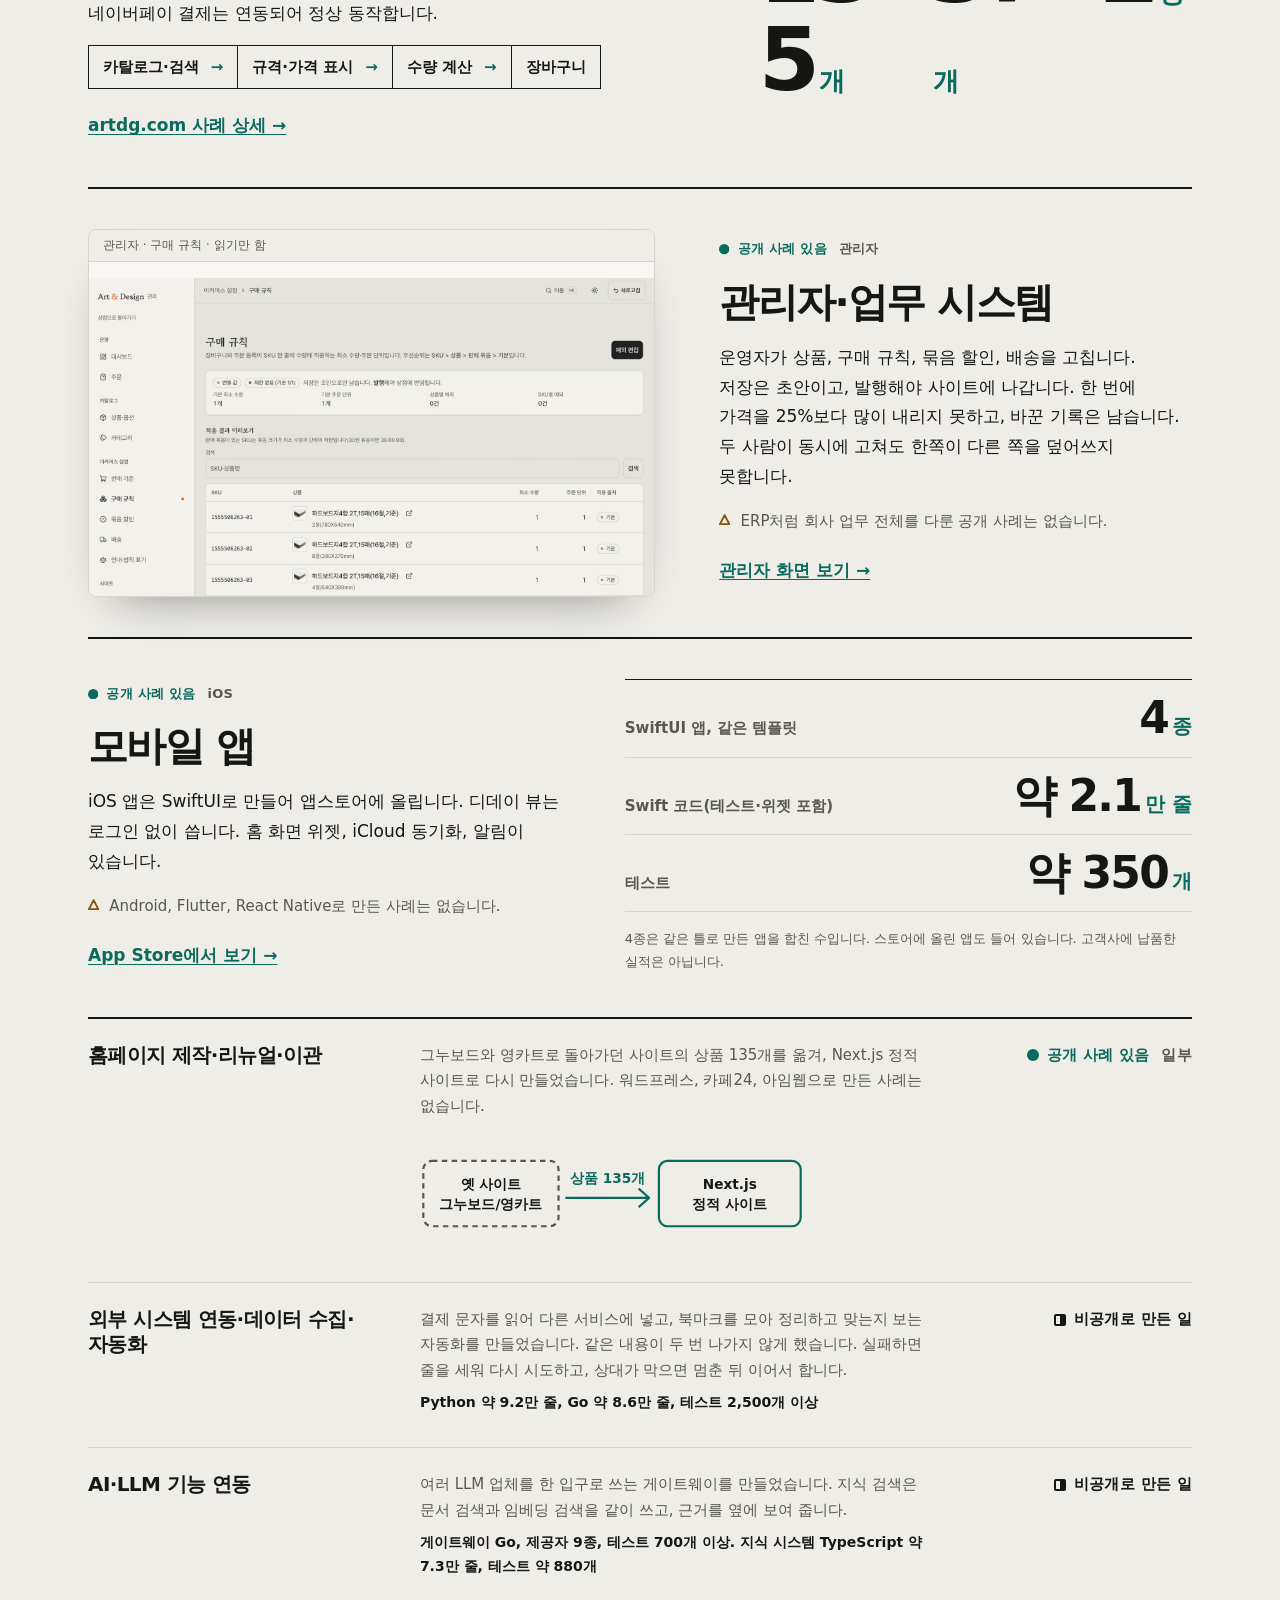
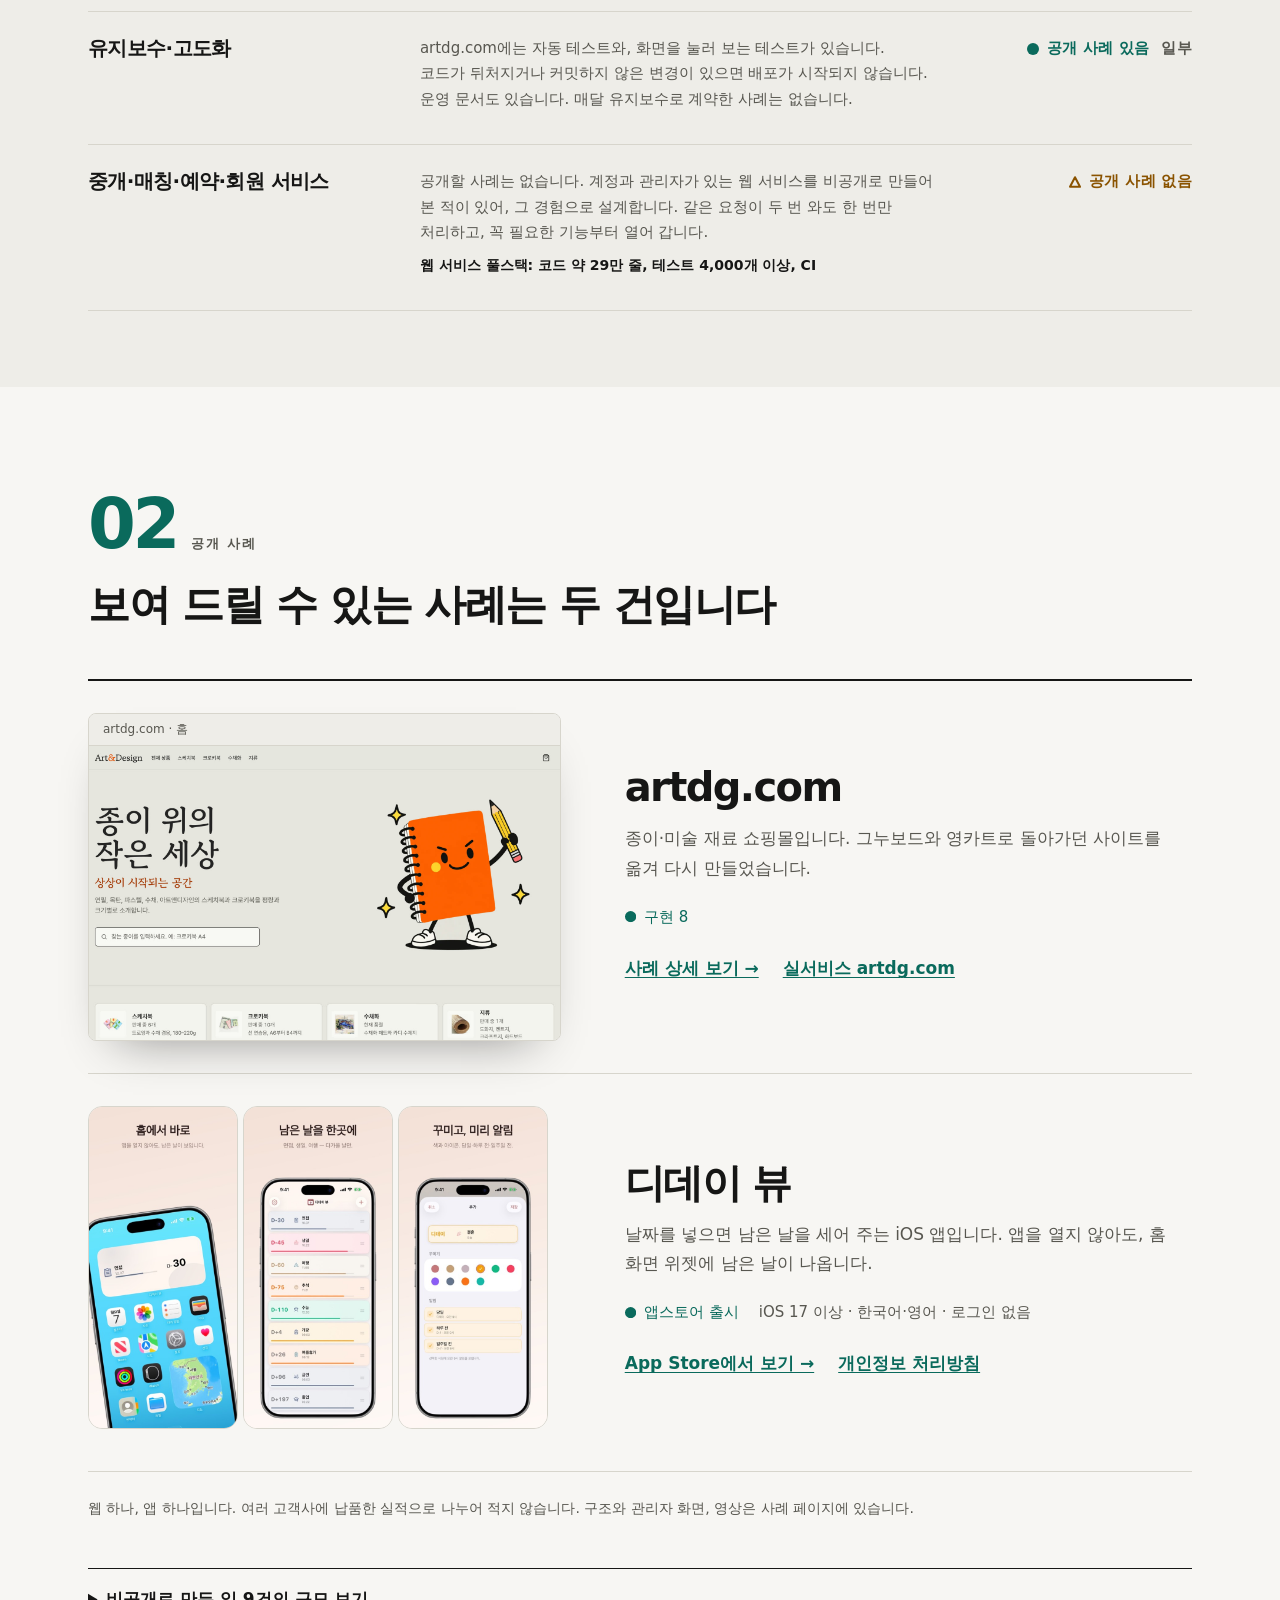
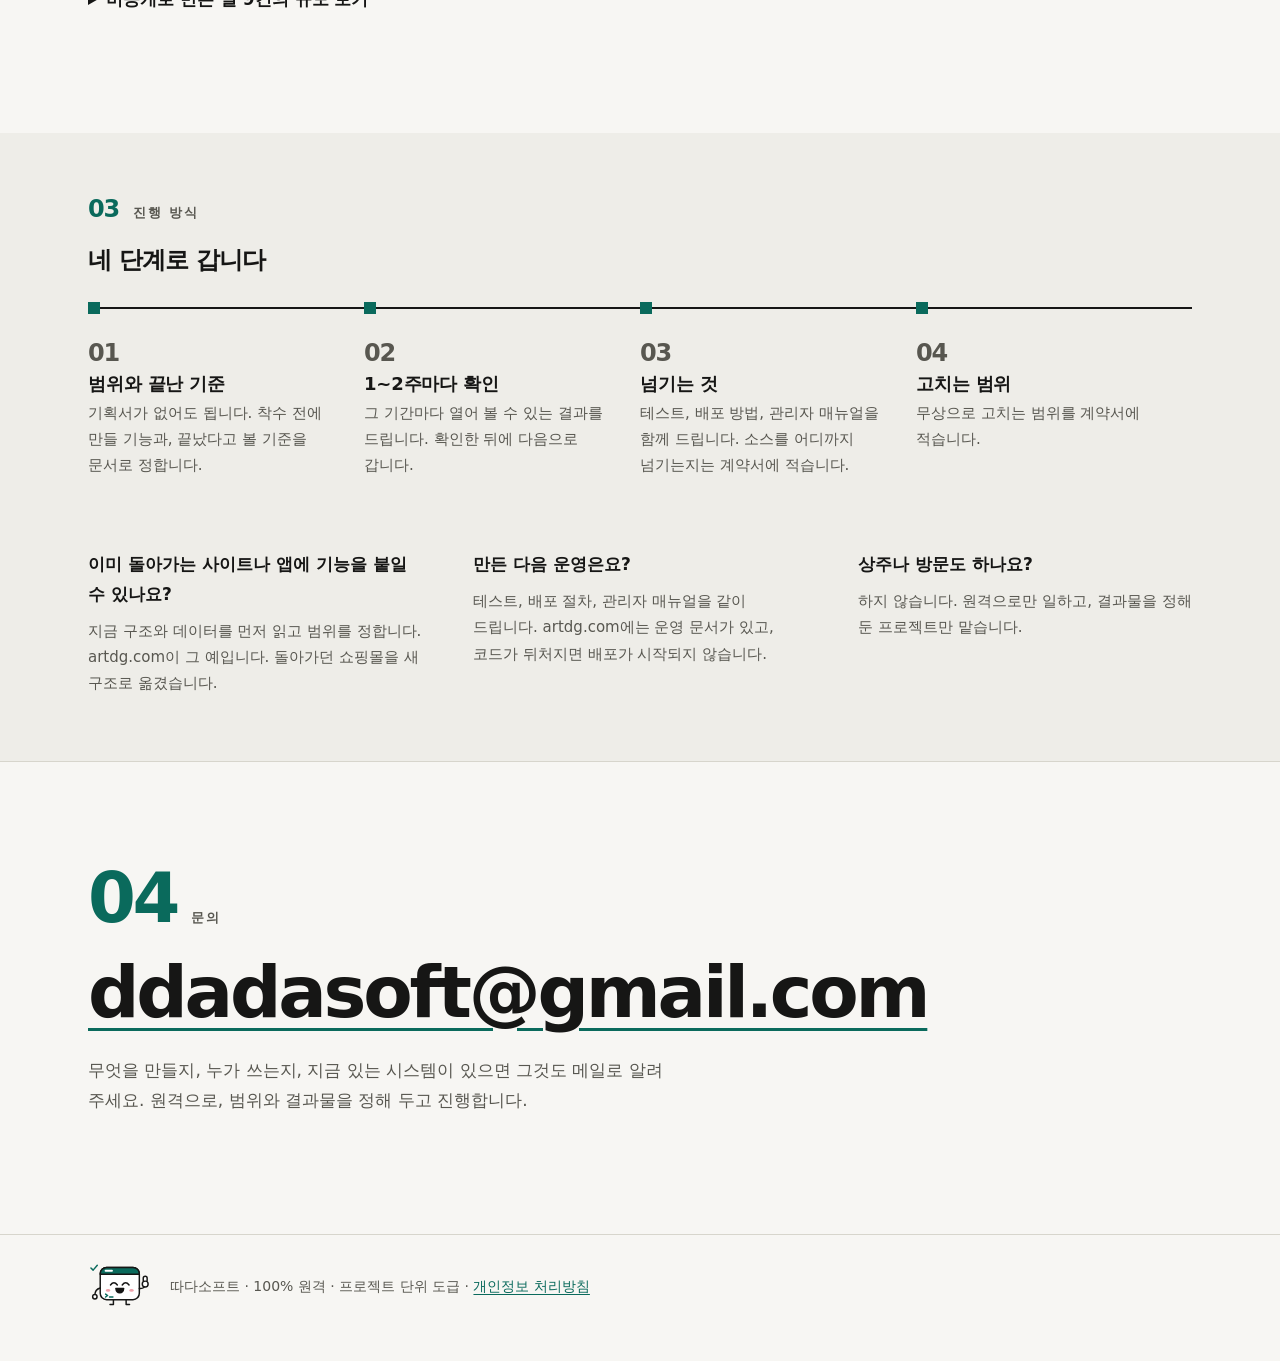
==== commit eb39561b: "포트폴리오에서 미구현 목록을 뺌" ====
--- a/index.html
+++ b/index.html
@@ -116,7 +116,7 @@
       <div>
         <p class="tag pub"><svg class="ic" aria-hidden="true"><use href="#e-pub"/></svg>공개 사례 있음</p>
         <h3 id="w-shop-h">쇼핑몰·결제</h3>
-        <p>손님이 상품을 찾고, 수량을 계산해 장바구니에 담는 쇼핑몰을 만듭니다. 네이버페이 결제는 연동되어 정상 동작합니다. 취소·반품·교환, 주문 상태 동기화, 회원과 로그인은 만들지 않았습니다.</p>
+        <p>손님이 상품을 찾고, 수량을 계산해 장바구니에 담는 쇼핑몰을 만듭니다. 네이버페이 결제는 연동되어 정상 동작합니다.</p>
         <ol class="flow" aria-label="구매 흐름"><li>카탈로그·검색</li><li>규격·가격 표시</li><li>수량 계산</li><li>장바구니</li></ol>
         <p class="links"><a href="case-artdg.html">artdg.com 사례 상세 →</a></p>
       </div>
@@ -229,7 +229,6 @@
           <p class="one">종이·미술 재료 쇼핑몰입니다. 그누보드와 영카트로 돌아가던 사이트를 옮겨 다시 만들었습니다.</p>
           <p class="stat-line">
             <span class="done"><svg class="ic" aria-hidden="true"><use href="#i-done"/></svg>구현 8</span>
-            <span class="none"><svg class="ic" aria-hidden="true"><use href="#i-none"/></svg>미구현 3</span>
           </p>
           <p class="links"><a href="case-artdg.html">사례 상세 보기 →</a><a href="https://artdg.com/" rel="noopener">실서비스 artdg.com</a></p>
         </div>
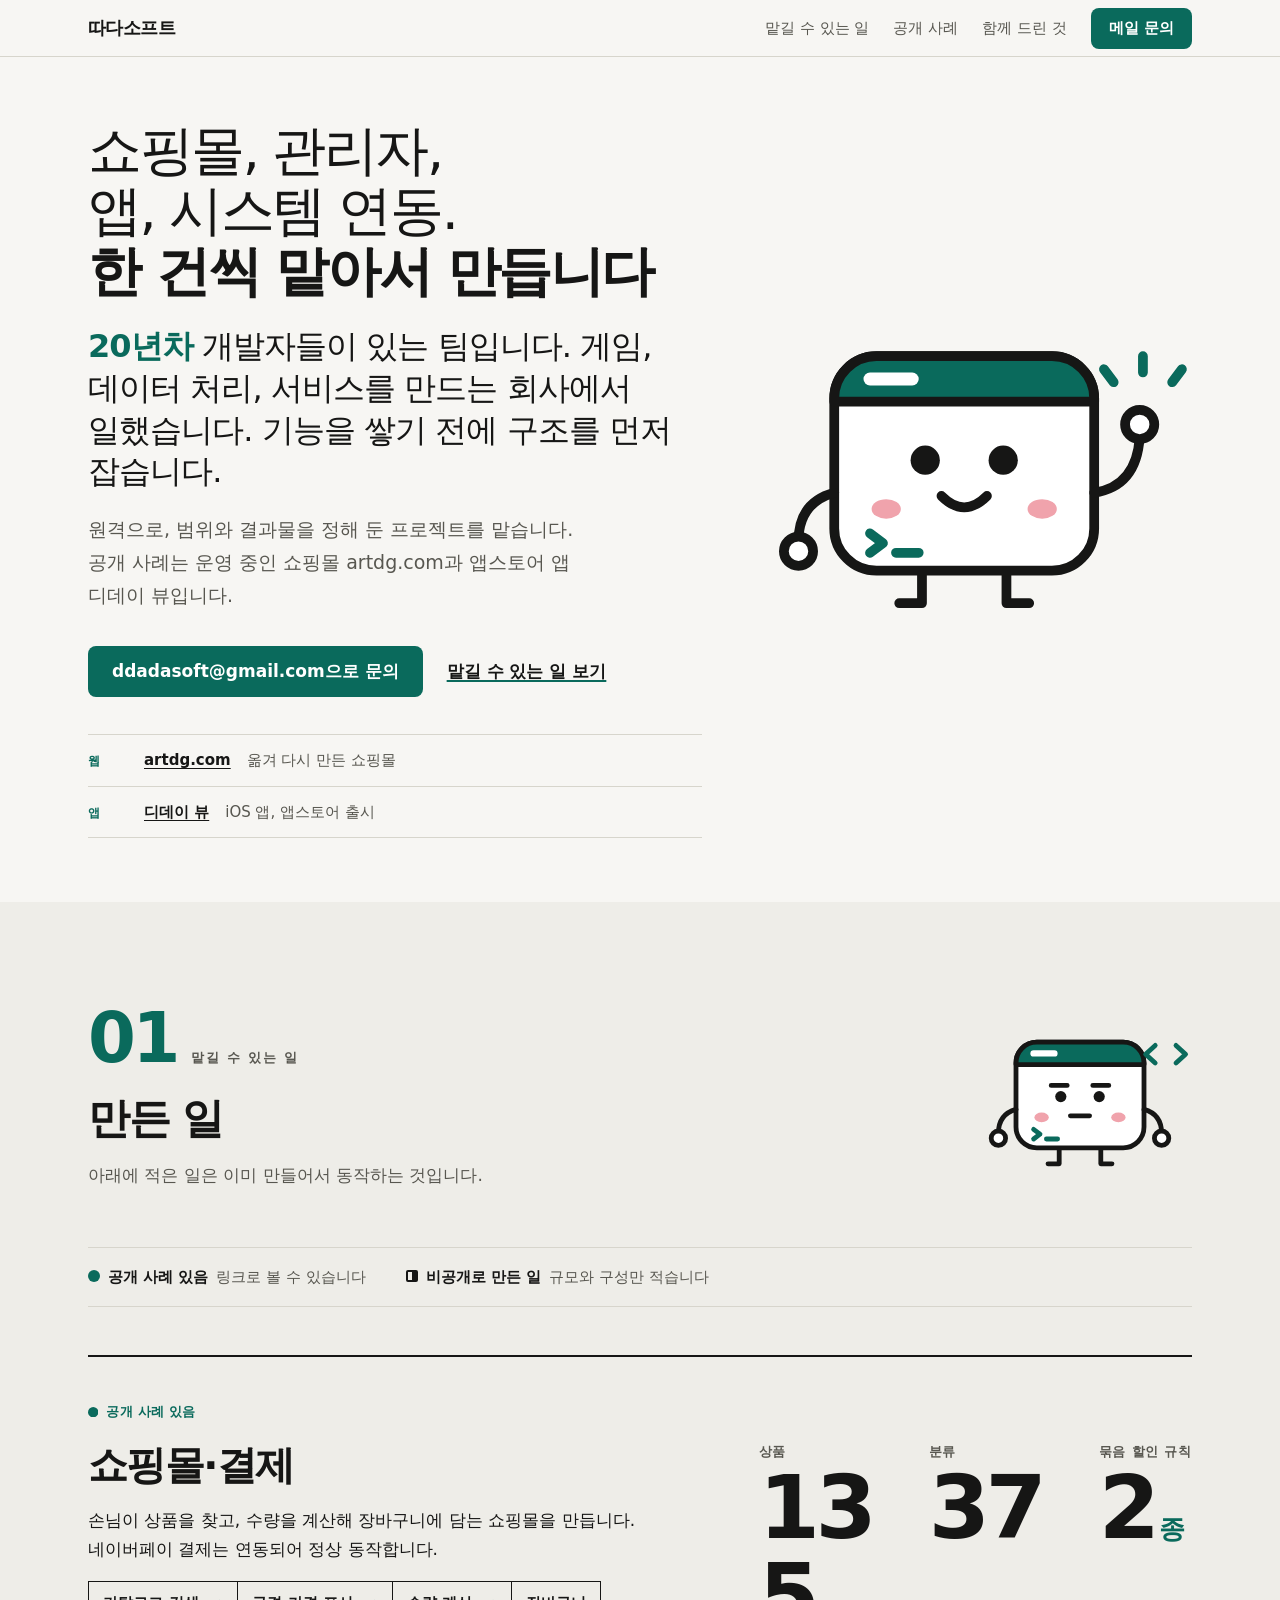
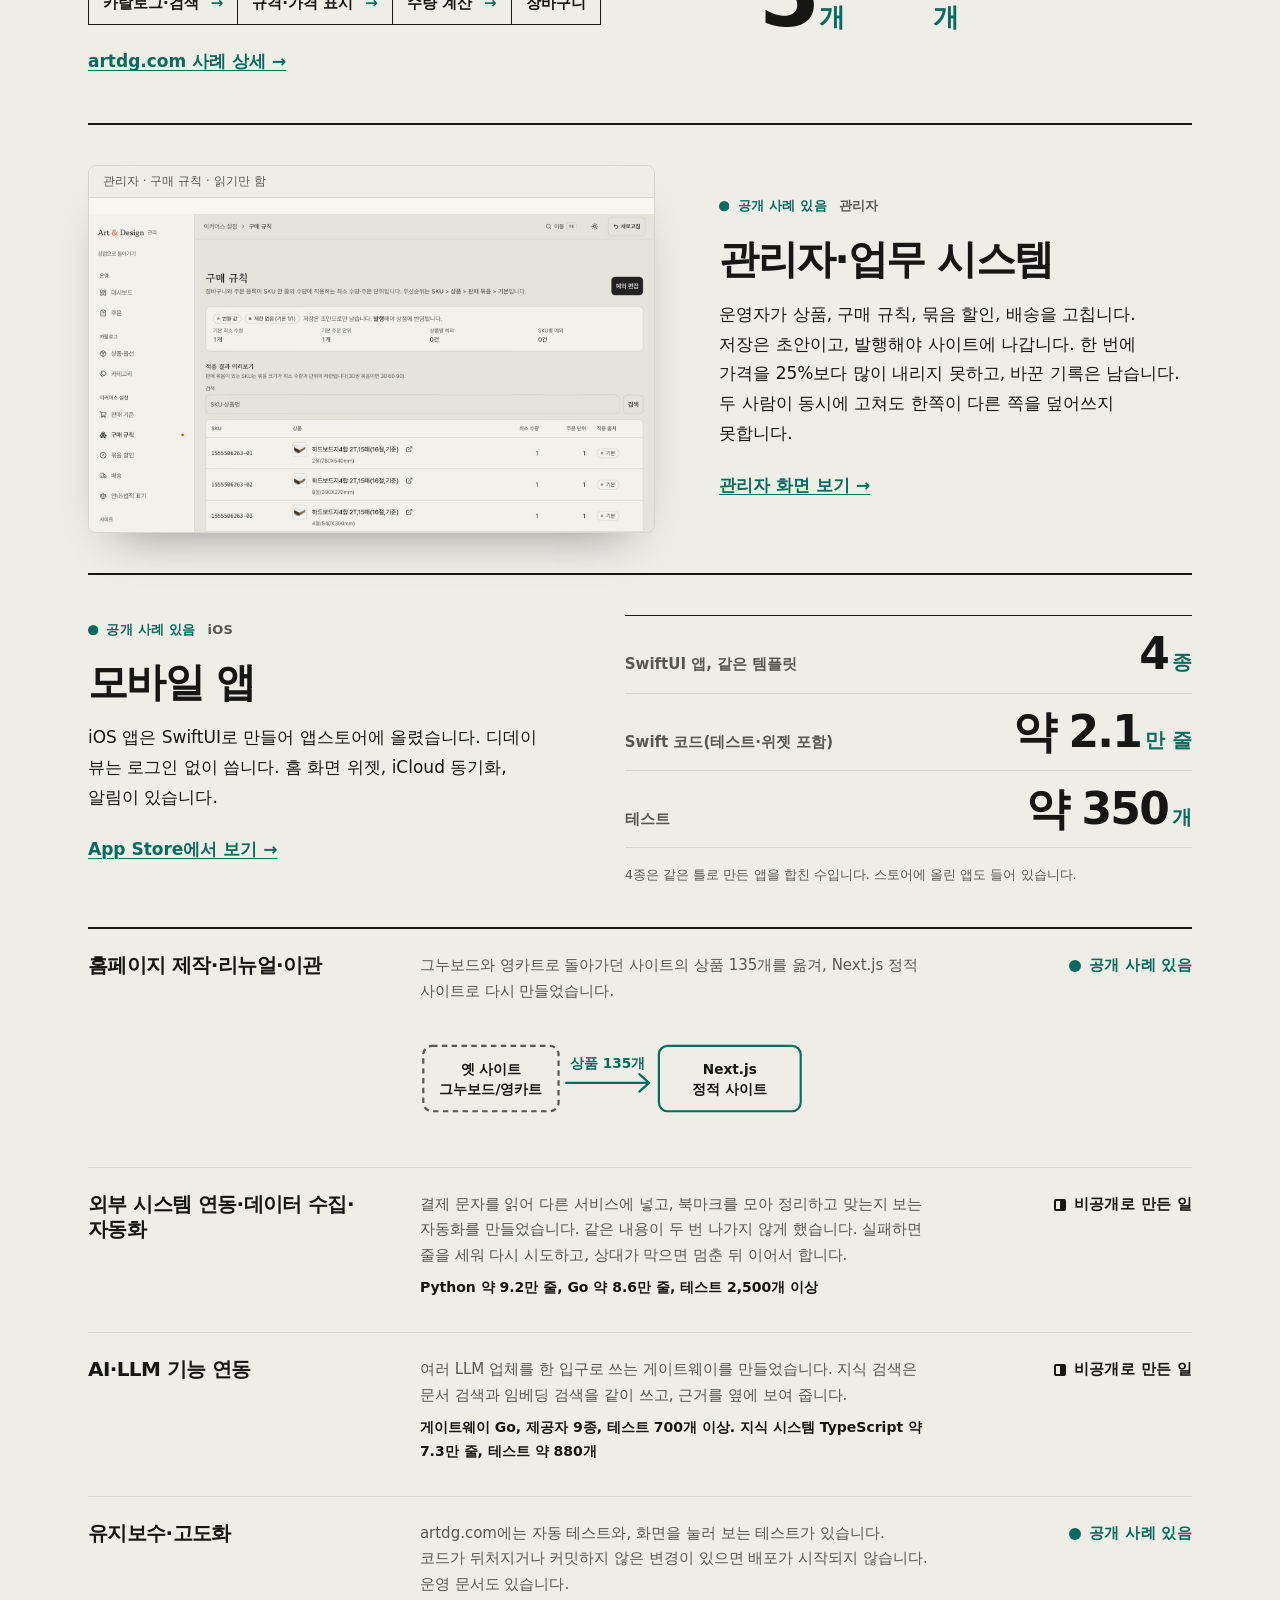
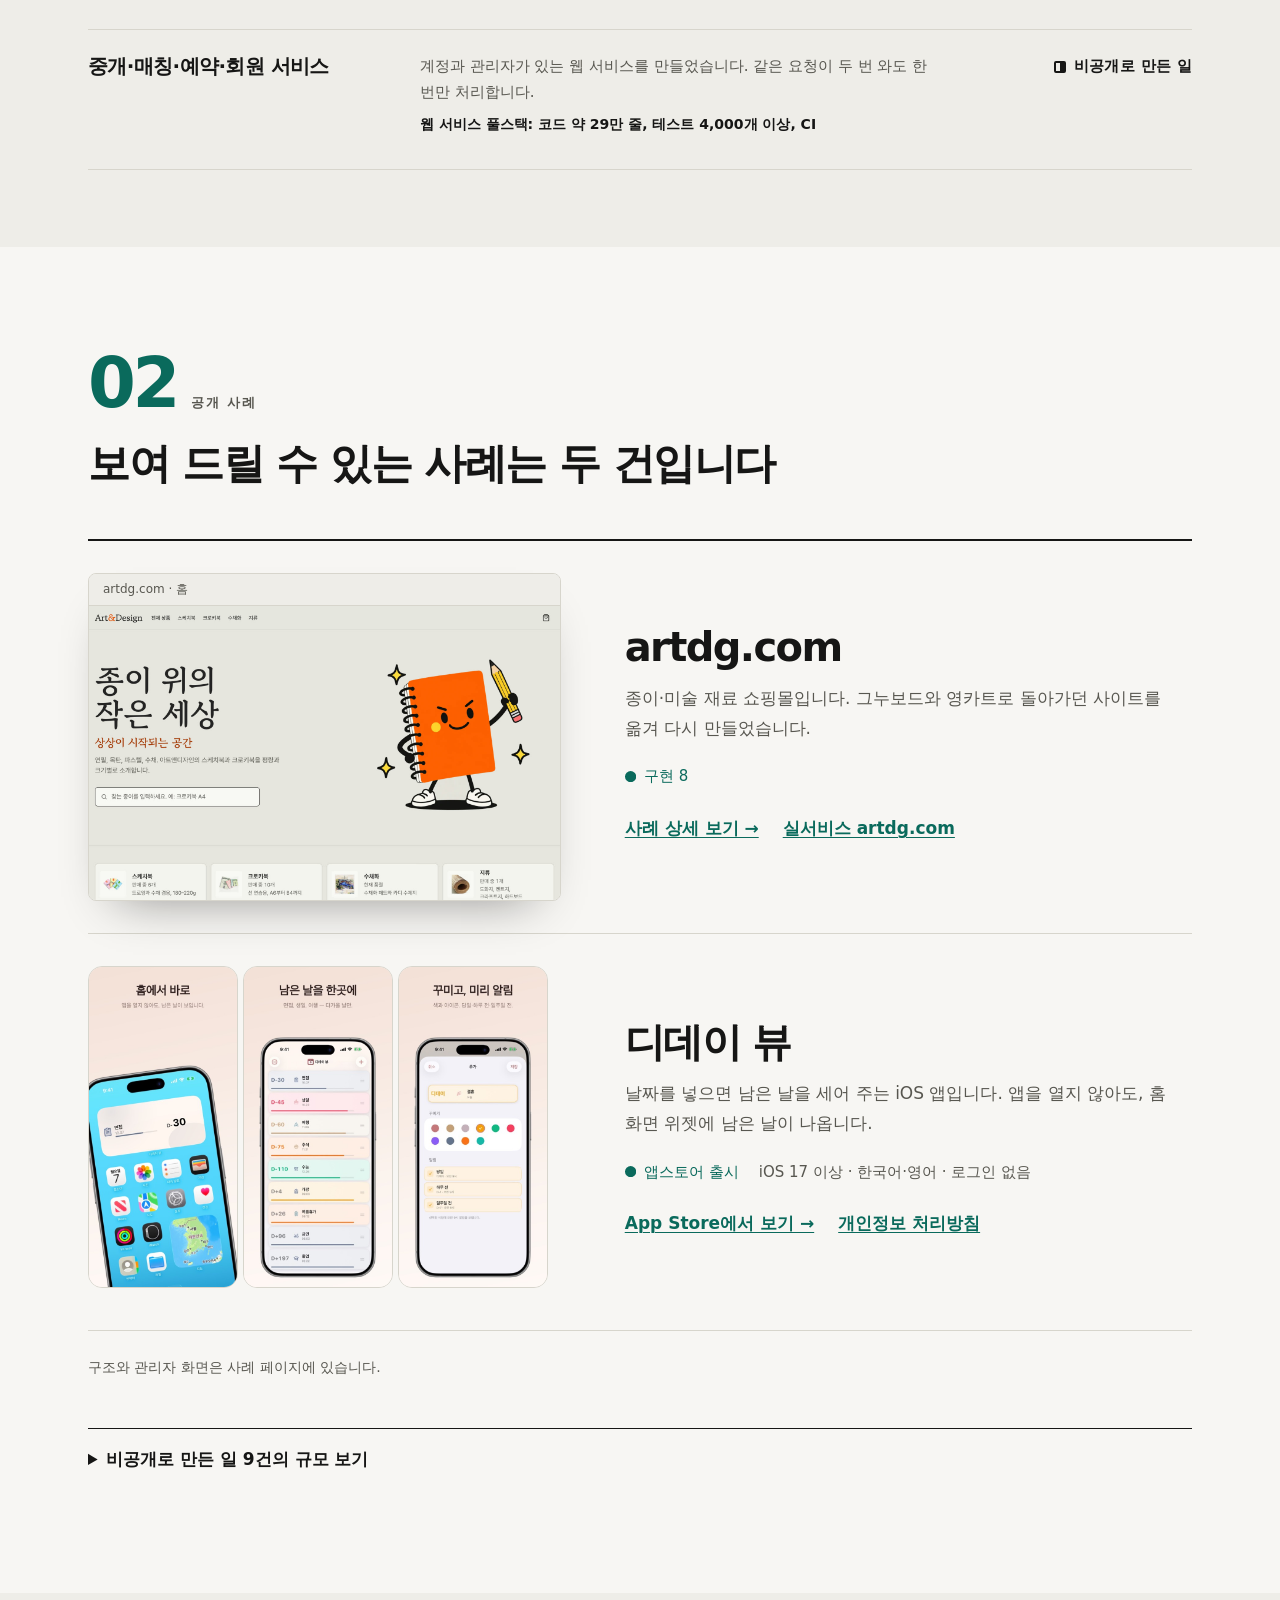
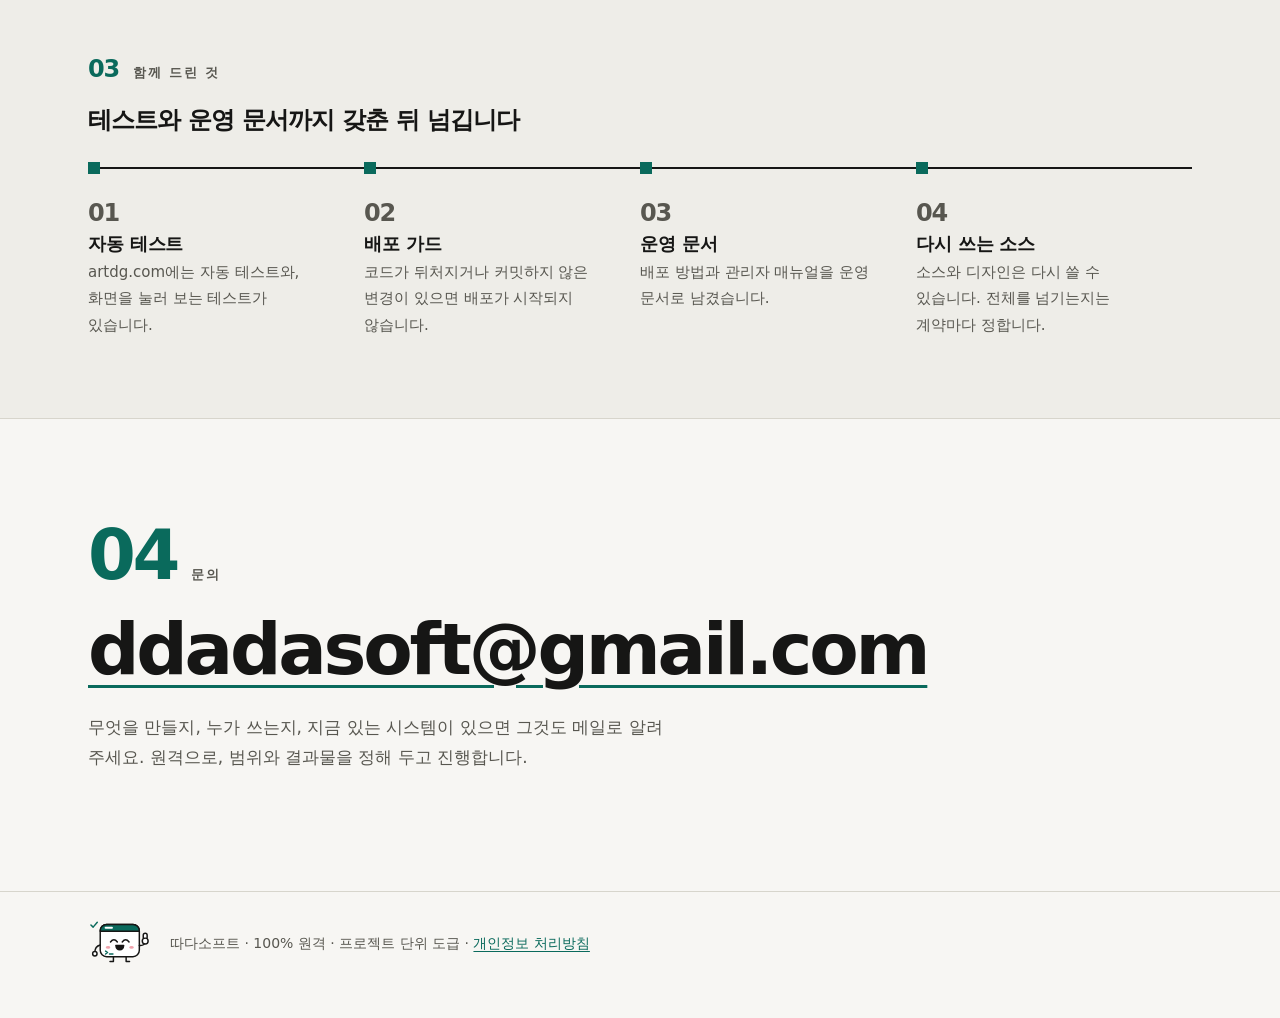
==== commit 5b6eb8a3: "포트폴리오 본문에서 없는 일과 진행 계획을 뺌" ====
--- a/index.html
+++ b/index.html
@@ -73,7 +73,7 @@
     <nav aria-label="페이지 이동">
       <a href="#work">맡길 수 있는 일</a>
       <a href="#proof">공개 사례</a>
-      <a href="#process">진행 방식</a>
+      <a href="#process">함께 드린 것</a>
     </nav>
     <a class="btn" href="mailto:ddadasoft@gmail.com">메일 문의</a>
   </div>
@@ -85,7 +85,7 @@
   <div>
     <h1><span>쇼핑몰, 관리자, 앱, 시스템 연동.</span> <strong>한 건씩 맡아서 만듭니다</strong></h1>
     <p class="yrs"><b>20년차</b> 개발자들이 있는 팀입니다. 게임, 데이터 처리, 서비스를 만드는 회사에서 일했습니다. 기능을 쌓기 전에 구조를 먼저 잡습니다.</p>
-    <p class="lead">원격으로 일합니다. 범위와 결과물을 정해 둔 프로젝트만 맡습니다. 공개해서 보여 드릴 수 있는 건 운영 중인 쇼핑몰 하나, 앱스토어에 올린 앱 하나입니다.</p>
+    <p class="lead">원격으로, 범위와 결과물을 정해 둔 프로젝트를 맡습니다. 공개 사례는 운영 중인 쇼핑몰 artdg.com과 앱스토어 앱 디데이 뷰입니다.</p>
     <p class="cta"><a class="btn lg" href="mailto:ddadasoft@gmail.com">ddadasoft@gmail.com으로 문의</a><a class="ghost" href="#work">맡길 수 있는 일 보기</a></p>
     <ul class="pubs-strip" aria-label="공개 사례 2건">
       <li><span class="k">웹</span><a href="case-artdg.html">artdg.com</a><span>옮겨 다시 만든 쇼핑몰</span></li>
@@ -100,16 +100,15 @@
     <div class="cap-head">
       <div>
         <div class="label"><b>01</b><span>맡길 수 있는 일</span></div>
-        <h2 id="work-h">이런 일을 맡습니다</h2>
-        <p>일마다, 보여 줄 사례가 있는지를 적어 두었습니다. 없는 일은 없다고 썼습니다.</p>
+        <h2 id="work-h">만든 일</h2>
+        <p>아래에 적은 일은 이미 만들어서 동작하는 것입니다.</p>
       </div>
       <svg class="mascot cap-m" aria-hidden="true" focusable="false" viewBox="0 0 270 220" width="216" height="176"><use href="#m-work"/></svg>
     </div>
 
     <ul class="legend3" aria-label="증거 수준 표시">
       <li class="pub"><svg class="ic" aria-hidden="true"><use href="#e-pub"/></svg><b>공개 사례 있음</b><span>링크로 볼 수 있습니다</span></li>
-      <li class="priv"><svg class="ic" aria-hidden="true"><use href="#e-priv"/></svg><b>비공개로 만든 일</b><span>고객사에 납품한 것은 아닙니다</span></li>
-      <li class="none"><svg class="ic" aria-hidden="true"><use href="#e-none"/></svg><b>공개 사례 없음</b><span>할 수는 있지만, 보여 줄 사례는 없습니다</span></li>
+      <li class="priv"><svg class="ic" aria-hidden="true"><use href="#e-priv"/></svg><b>비공개로 만든 일</b><span>규모와 구성만 적습니다</span></li>
     </ul>
 
     <article class="feat f-shop" id="w-shop" aria-labelledby="w-shop-h">
@@ -136,7 +135,6 @@
         <p class="tag pub"><svg class="ic" aria-hidden="true"><use href="#e-pub"/></svg>공개 사례 있음 <span>관리자</span></p>
         <h3 id="w-admin-h">관리자·업무 시스템</h3>
         <p>운영자가 상품, 구매 규칙, 묶음 할인, 배송을 고칩니다. 저장은 초안이고, 발행해야 사이트에 나갑니다. 한 번에 가격을 25%보다 많이 내리지 못하고, 바꾼 기록은 남습니다. 두 사람이 동시에 고쳐도 한쪽이 다른 쪽을 덮어쓰지 못합니다.</p>
-        <p class="gap"><svg class="ic" aria-hidden="true"><use href="#e-none"/></svg>ERP처럼 회사 업무 전체를 다룬 공개 사례는 없습니다.</p>
         <p class="links"><a href="case-artdg.html#ch2">관리자 화면 보기 →</a></p>
       </div>
     </article>
@@ -145,8 +143,7 @@
       <div>
         <p class="tag pub"><svg class="ic" aria-hidden="true"><use href="#e-pub"/></svg>공개 사례 있음 <span>iOS</span></p>
         <h3 id="w-app-h">모바일 앱</h3>
-        <p>iOS 앱은 SwiftUI로 만들어 앱스토어에 올립니다. 디데이 뷰는 로그인 없이 씁니다. 홈 화면 위젯, iCloud 동기화, 알림이 있습니다.</p>
-        <p class="gap"><svg class="ic" aria-hidden="true"><use href="#e-none"/></svg>Android, Flutter, React Native로 만든 사례는 없습니다.</p>
+        <p>iOS 앱은 SwiftUI로 만들어 앱스토어에 올렸습니다. 디데이 뷰는 로그인 없이 씁니다. 홈 화면 위젯, iCloud 동기화, 알림이 있습니다.</p>
         <p class="links"><a href="https://apps.apple.com/kr/app/%EB%94%94%EB%8D%B0%EC%9D%B4-%EB%B7%B0/id6808847194" rel="noopener">App Store에서 보기 →</a></p>
       </div>
       <div>
@@ -155,7 +152,7 @@
         <div><dt>Swift 코드(테스트·위젯 포함)</dt><dd>약 2.1<small>만 줄</small></dd></div>
         <div><dt>테스트</dt><dd>약 350<small>개</small></dd></div>
       </dl>
-      <p class="note-s">4종은 같은 틀로 만든 앱을 합친 수입니다. 스토어에 올린 앱도 들어 있습니다. 고객사에 납품한 실적은 아닙니다.</p>
+      <p class="note-s">4종은 같은 틀로 만든 앱을 합친 수입니다. 스토어에 올린 앱도 들어 있습니다.</p>
       </div>
     </article>
 
@@ -163,7 +160,7 @@
       <li id="w-site">
         <h3>홈페이지 제작·리뉴얼·이관</h3>
         <div>
-          <p>그누보드와 영카트로 돌아가던 사이트의 상품 135개를 옮겨, Next.js 정적 사이트로 다시 만들었습니다. 워드프레스, 카페24, 아임웹으로 만든 사례는 없습니다.</p>
+          <p>그누보드와 영카트로 돌아가던 사이트의 상품 135개를 옮겨, Next.js 정적 사이트로 다시 만들었습니다.</p>
           <svg class="dg" role="img" aria-label="옛 그누보드/영카트 사이트에서 새 Next.js 정적 사이트로 상품 135개를 옮기는 도식" viewBox="0 0 352 100" width="352" height="100">
             <rect class="old" x="3" y="20" width="124" height="60" rx="8"/>
             <text x="65" y="46" text-anchor="middle">옛 사이트</text>
@@ -175,7 +172,7 @@
             <text x="284" y="64" text-anchor="middle">정적 사이트</text>
           </svg>
         </div>
-        <p class="tag pub"><svg class="ic" aria-hidden="true"><use href="#e-pub"/></svg>공개 사례 있음<span>일부</span></p>
+        <p class="tag pub"><svg class="ic" aria-hidden="true"><use href="#e-pub"/></svg>공개 사례 있음</p>
       </li>
       <li id="w-link">
         <h3>외부 시스템 연동·데이터 수집·자동화</h3>
@@ -196,17 +193,17 @@
       <li id="w-ops">
         <h3>유지보수·고도화</h3>
         <div>
-          <p>artdg.com에는 자동 테스트와, 화면을 눌러 보는 테스트가 있습니다. 코드가 뒤처지거나 커밋하지 않은 변경이 있으면 배포가 시작되지 않습니다. 운영 문서도 있습니다. 매달 유지보수로 계약한 사례는 없습니다.</p>
-        </div>
-        <p class="tag pub"><svg class="ic" aria-hidden="true"><use href="#e-pub"/></svg>공개 사례 있음<span>일부</span></p>
+          <p>artdg.com에는 자동 테스트와, 화면을 눌러 보는 테스트가 있습니다. 코드가 뒤처지거나 커밋하지 않은 변경이 있으면 배포가 시작되지 않습니다. 운영 문서도 있습니다.</p>
+        </div>
+        <p class="tag pub"><svg class="ic" aria-hidden="true"><use href="#e-pub"/></svg>공개 사례 있음</p>
       </li>
       <li id="w-plat">
         <h3>중개·매칭·예약·회원 서비스</h3>
         <div>
-          <p>공개할 사례는 없습니다. 계정과 관리자가 있는 웹 서비스를 비공개로 만들어 본 적이 있어, 그 경험으로 설계합니다. 같은 요청이 두 번 와도 한 번만 처리하고, 꼭 필요한 기능부터 열어 갑니다.</p>
+          <p>계정과 관리자가 있는 웹 서비스를 만들었습니다. 같은 요청이 두 번 와도 한 번만 처리합니다.</p>
           <p class="scale">웹 서비스 풀스택: 코드 약 29만 줄, 테스트 4,000개 이상, CI</p>
         </div>
-        <p class="tag none"><svg class="ic" aria-hidden="true"><use href="#e-none"/></svg>공개 사례 없음</p>
+        <p class="tag priv"><svg class="ic" aria-hidden="true"><use href="#e-priv"/></svg>비공개로 만든 일</p>
       </li>
     </ol>
   </div>
@@ -247,11 +244,11 @@
         </div>
       </li>
     </ol>
-    <p class="small">웹 하나, 앱 하나입니다. 여러 고객사에 납품한 실적으로 나누어 적지 않습니다. 구조와 관리자 화면, 영상은 사례 페이지에 있습니다.</p>
+    <p class="small">구조와 관리자 화면은 사례 페이지에 있습니다.</p>
 
     <details class="priv-scale">
       <summary>비공개로 만든 일 9건의 규모 보기</summary>
-      <p>공개 사례 밖에서 만든 일들입니다. 고객사에 납품한 것은 아니고, 밖에 올린 사례도 없습니다. 줄 수에는 테스트가 들어 있고, 저장소에서 센 숫자입니다.</p>
+      <p>줄 수에는 테스트가 들어 있고, 저장소에서 센 숫자입니다.</p>
       <table class="kv">
         <caption>비공개 프로젝트 규모</caption>
         <thead><tr><th scope="col">분야</th><th scope="col">규모</th></tr></thead>
@@ -264,7 +261,7 @@
           <tr><th scope="row">게임 시스템·시뮬레이션</th><td>웹과 Godot 프로젝트 5개, 테스트 수천 개</td></tr>
           <tr><th scope="row">LLM·AI 도구 연동 (Go)</th><td>제공자 9종, 테스트 700개 이상</td></tr>
           <tr><th scope="row">검색·지식 시스템 (TypeScript)</th><td>코드 약 7.3만 줄, 테스트 약 880개</td></tr>
-          <tr><th scope="row">시세 데이터·백테스트 (Go, Python)</th><td>각 수만 줄. 수익을 낸 시스템은 아니고, 검증용입니다</td></tr>
+          <tr><th scope="row">시세 데이터·백테스트 (Go, Python)</th><td>각 수만 줄</td></tr>
         </tbody>
       </table>
     </details>
@@ -273,19 +270,14 @@
 
 <section class="band alt" id="process" aria-labelledby="process-h">
   <div class="wrap">
-    <div class="label"><b>03</b><span>진행 방식</span></div>
-    <h2 id="process-h">네 단계로 갑니다</h2>
+    <div class="label"><b>03</b><span>함께 드린 것</span></div>
+    <h2 id="process-h">테스트와 운영 문서까지 갖춘 뒤 넘깁니다</h2>
     <ol class="tl">
-      <li><span class="n">01</span><h3>범위와 끝난 기준</h3><p>기획서가 없어도 됩니다. 착수 전에 만들 기능과, 끝났다고 볼 기준을 문서로 정합니다.</p></li>
-      <li><span class="n">02</span><h3>1~2주마다 확인</h3><p>그 기간마다 열어 볼 수 있는 결과를 드립니다. 확인한 뒤에 다음으로 갑니다.</p></li>
-      <li><span class="n">03</span><h3>넘기는 것</h3><p>테스트, 배포 방법, 관리자 매뉴얼을 함께 드립니다. 소스를 어디까지 넘기는지는 계약서에 적습니다.</p></li>
-      <li><span class="n">04</span><h3>고치는 범위</h3><p>무상으로 고치는 범위를 계약서에 적습니다.</p></li>
+      <li><span class="n">01</span><h3>자동 테스트</h3><p>artdg.com에는 자동 테스트와, 화면을 눌러 보는 테스트가 있습니다.</p></li>
+      <li><span class="n">02</span><h3>배포 가드</h3><p>코드가 뒤처지거나 커밋하지 않은 변경이 있으면 배포가 시작되지 않습니다.</p></li>
+      <li><span class="n">03</span><h3>운영 문서</h3><p>배포 방법과 관리자 매뉴얼을 운영 문서로 남겼습니다.</p></li>
+      <li><span class="n">04</span><h3>다시 쓰는 소스</h3><p>소스와 디자인은 다시 쓸 수 있습니다. 전체를 넘기는지는 계약마다 정합니다.</p></li>
     </ol>
-    <dl class="qa">
-      <div><dt>이미 돌아가는 사이트나 앱에 기능을 붙일 수 있나요?</dt><dd>지금 구조와 데이터를 먼저 읽고 범위를 정합니다. artdg.com이 그 예입니다. 돌아가던 쇼핑몰을 새 구조로 옮겼습니다.</dd></div>
-      <div><dt>만든 다음 운영은요?</dt><dd>테스트, 배포 절차, 관리자 매뉴얼을 같이 드립니다. artdg.com에는 운영 문서가 있고, 코드가 뒤처지면 배포가 시작되지 않습니다.</dd></div>
-      <div><dt>상주나 방문도 하나요?</dt><dd>하지 않습니다. 원격으로만 일하고, 결과물을 정해 둔 프로젝트만 맡습니다.</dd></div>
-    </dl>
   </div>
 </section>
 
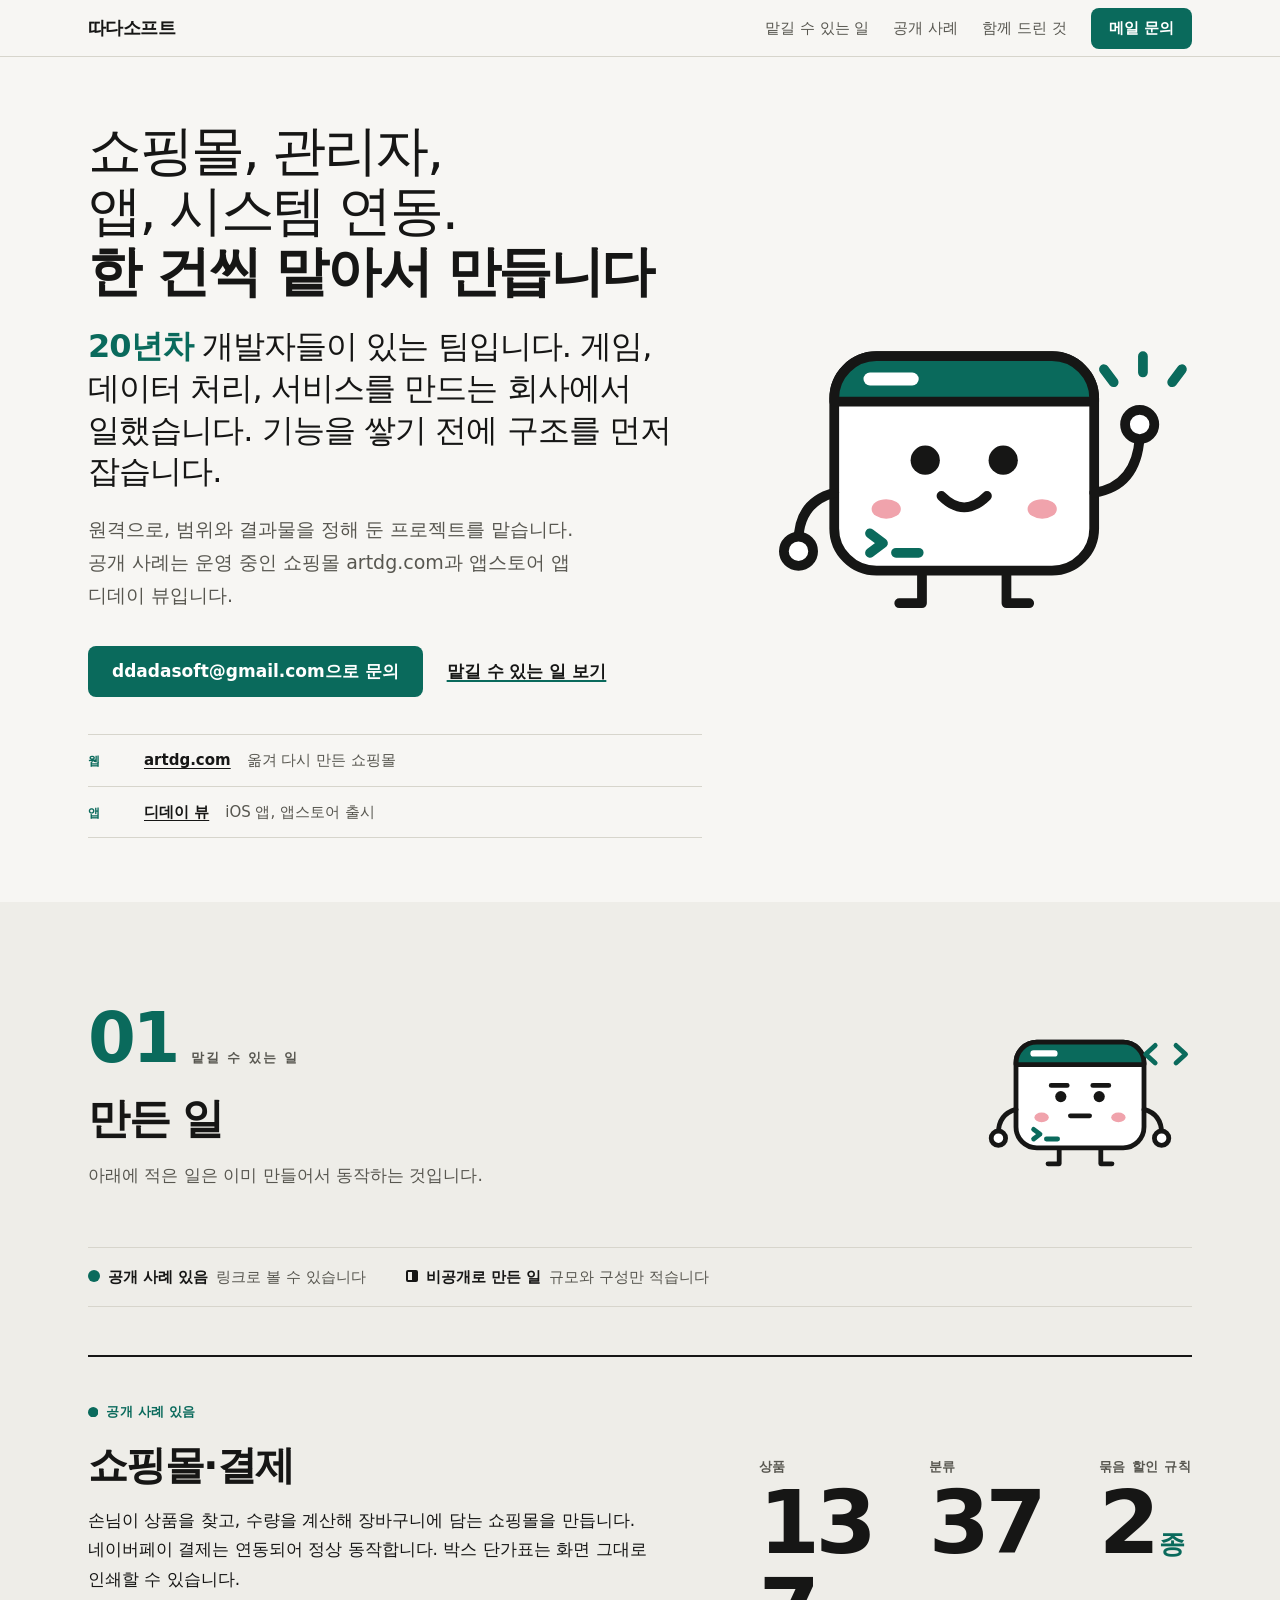
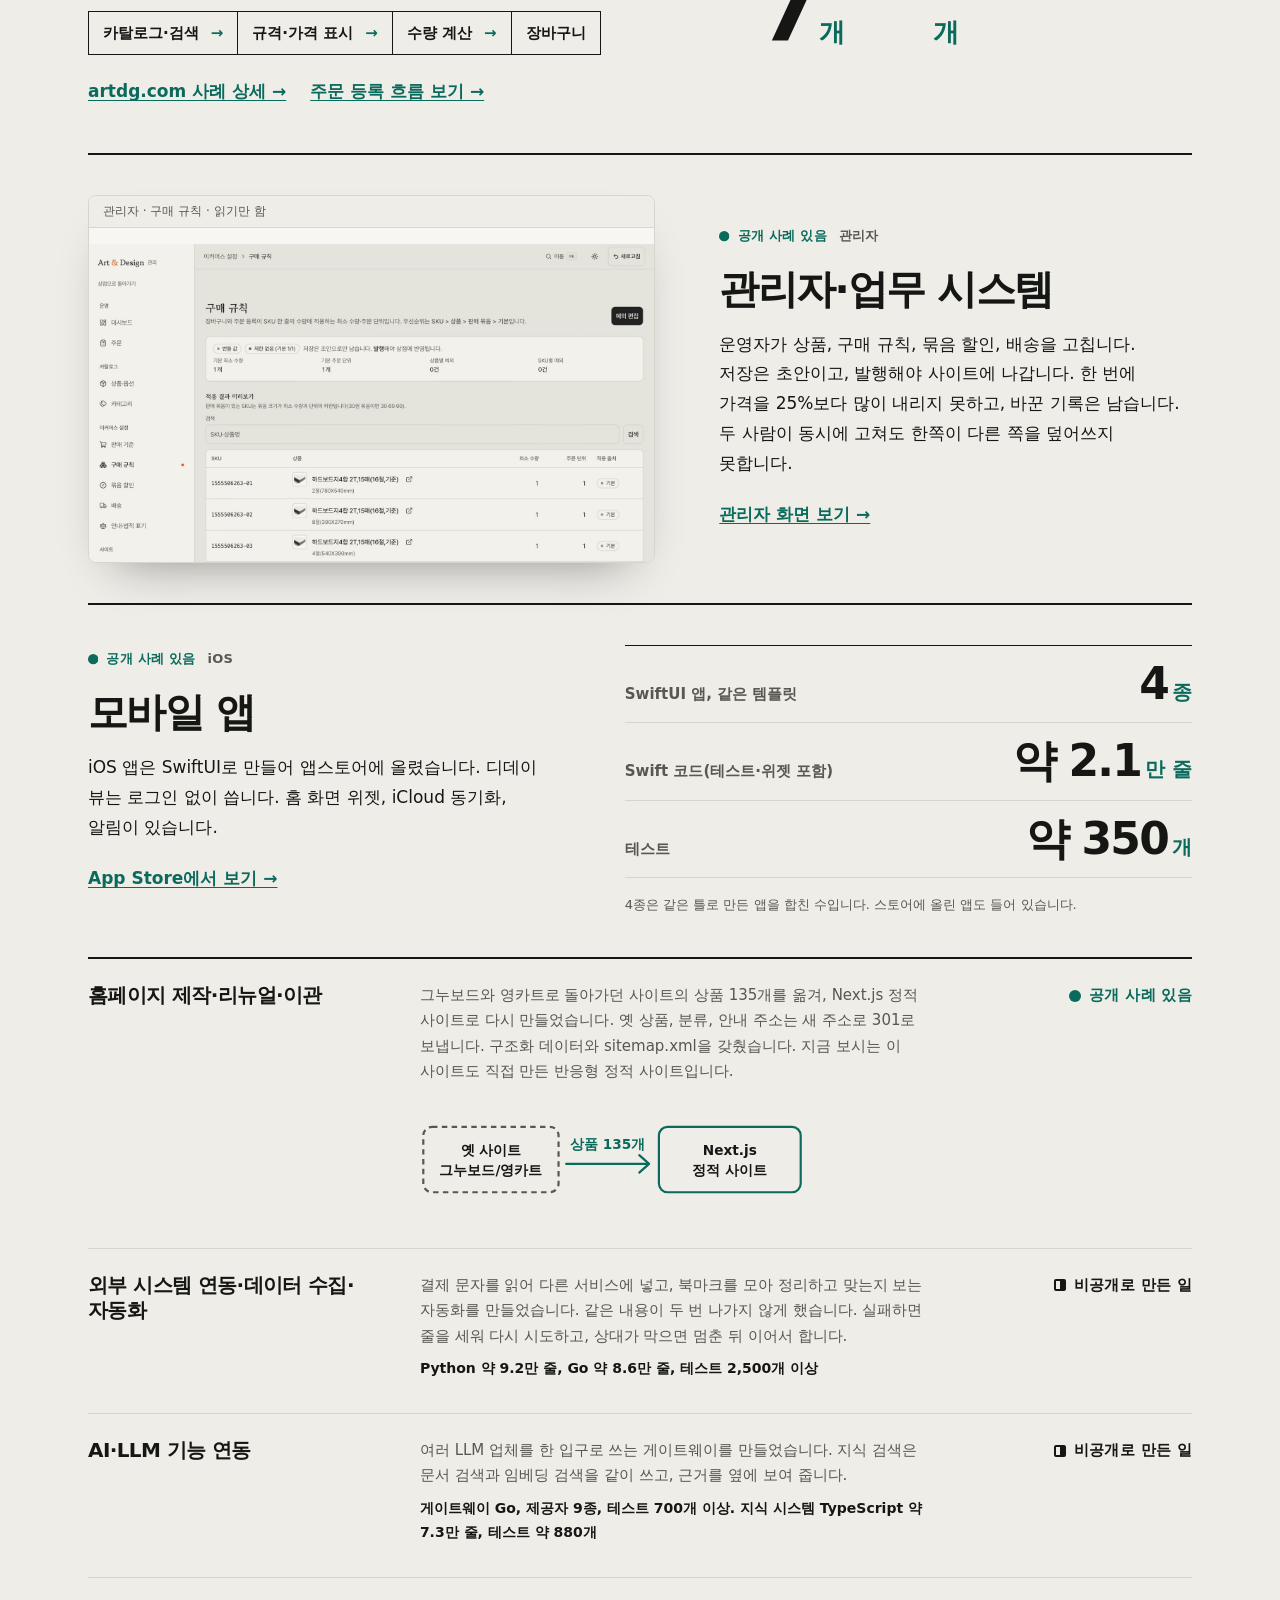
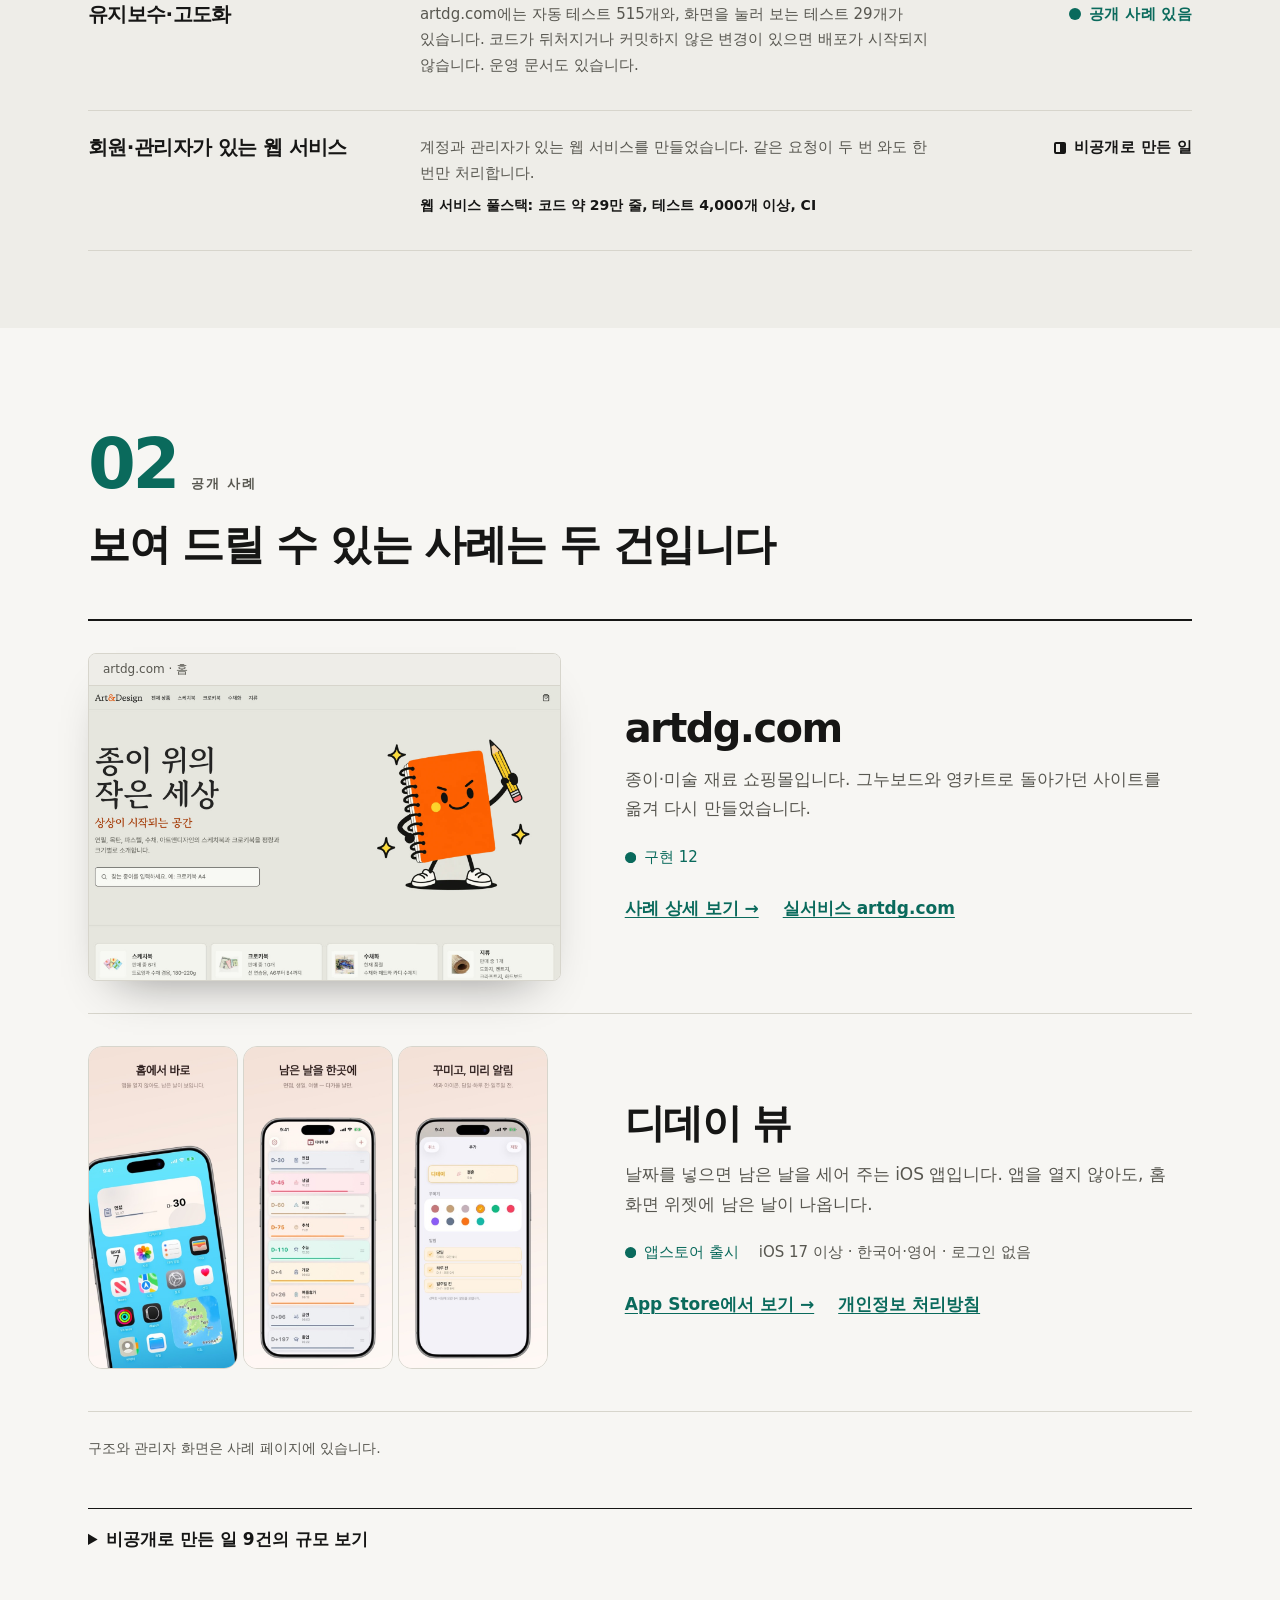
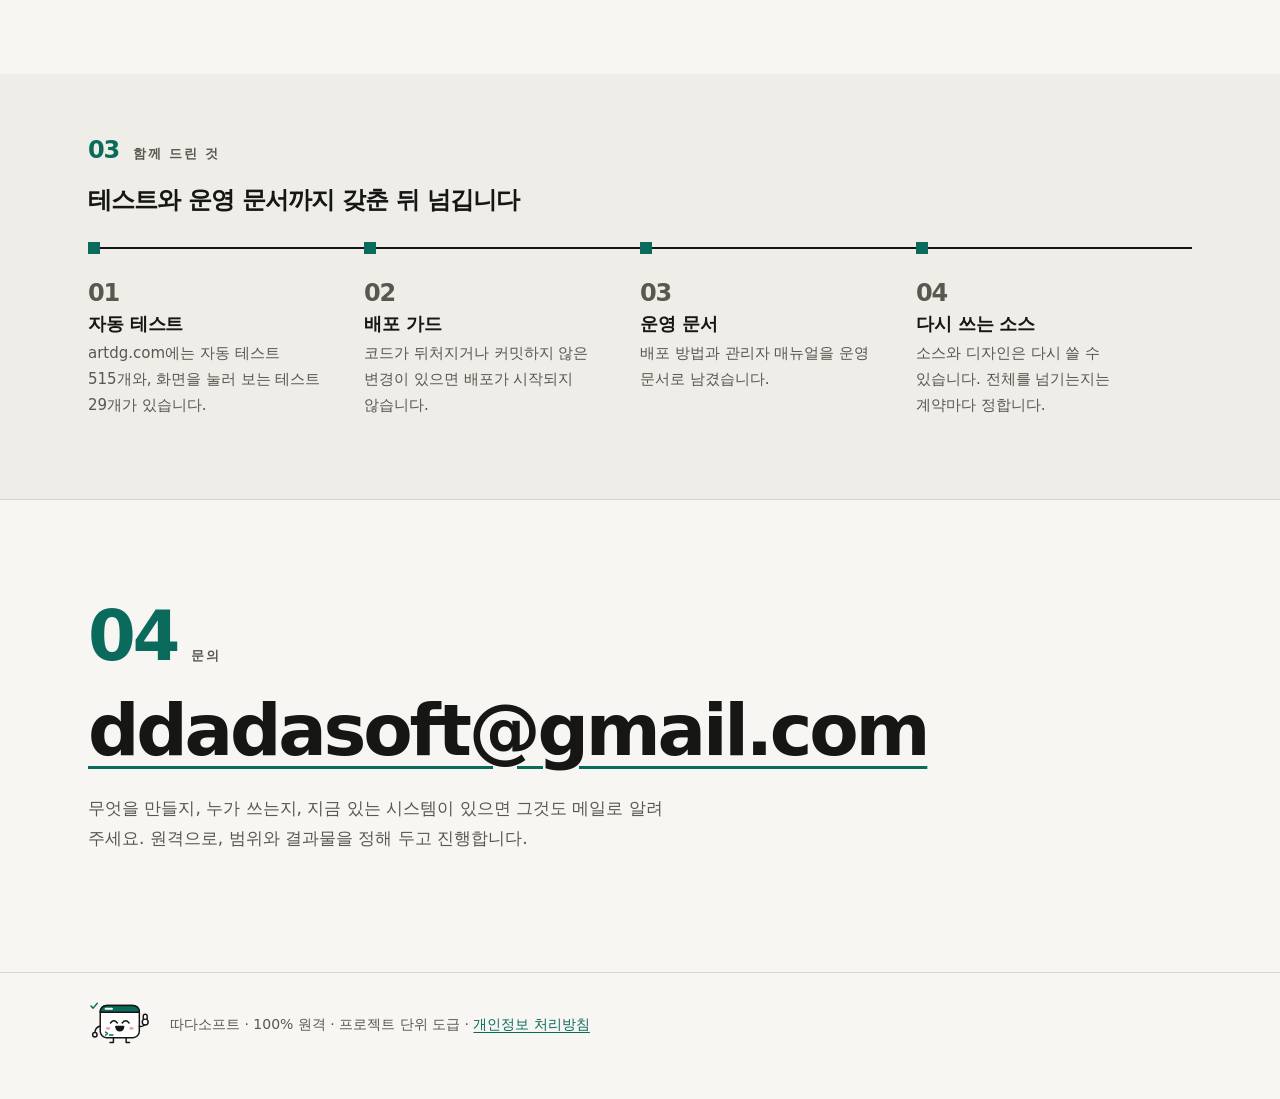
==== commit a7f9abf1: "artdg 사례를 현재 저장소 기준으로 갱신하고 주문 등록 흐름 그림을 더함" ====
--- a/index.html
+++ b/index.html
@@ -115,12 +115,12 @@
       <div>
         <p class="tag pub"><svg class="ic" aria-hidden="true"><use href="#e-pub"/></svg>공개 사례 있음</p>
         <h3 id="w-shop-h">쇼핑몰·결제</h3>
-        <p>손님이 상품을 찾고, 수량을 계산해 장바구니에 담는 쇼핑몰을 만듭니다. 네이버페이 결제는 연동되어 정상 동작합니다.</p>
+        <p>손님이 상품을 찾고, 수량을 계산해 장바구니에 담는 쇼핑몰을 만듭니다. 네이버페이 결제는 연동되어 정상 동작합니다. 박스 단가표는 화면 그대로 인쇄할 수 있습니다.</p>
         <ol class="flow" aria-label="구매 흐름"><li>카탈로그·검색</li><li>규격·가격 표시</li><li>수량 계산</li><li>장바구니</li></ol>
-        <p class="links"><a href="case-artdg.html">artdg.com 사례 상세 →</a></p>
+        <p class="links"><a href="case-artdg.html">artdg.com 사례 상세 →</a><a href="case-artdg.html#ch3">주문 등록 흐름 보기 →</a></p>
       </div>
       <dl class="nums" aria-label="artdg.com 규모">
-        <div><dt>상품</dt><dd>135<small>개</small></dd></div>
+        <div><dt>상품</dt><dd>137<small>개</small></dd></div>
         <div><dt>분류</dt><dd>37<small>개</small></dd></div>
         <div><dt>묶음 할인 규칙</dt><dd>2<small>종</small></dd></div>
       </dl>
@@ -160,7 +160,7 @@
       <li id="w-site">
         <h3>홈페이지 제작·리뉴얼·이관</h3>
         <div>
-          <p>그누보드와 영카트로 돌아가던 사이트의 상품 135개를 옮겨, Next.js 정적 사이트로 다시 만들었습니다.</p>
+          <p>그누보드와 영카트로 돌아가던 사이트의 상품 135개를 옮겨, Next.js 정적 사이트로 다시 만들었습니다. 옛 상품, 분류, 안내 주소는 새 주소로 301로 보냅니다. 구조화 데이터와 sitemap.xml을 갖췄습니다. 지금 보시는 이 사이트도 직접 만든 반응형 정적 사이트입니다.</p>
           <svg class="dg" role="img" aria-label="옛 그누보드/영카트 사이트에서 새 Next.js 정적 사이트로 상품 135개를 옮기는 도식" viewBox="0 0 352 100" width="352" height="100">
             <rect class="old" x="3" y="20" width="124" height="60" rx="8"/>
             <text x="65" y="46" text-anchor="middle">옛 사이트</text>
@@ -193,12 +193,12 @@
       <li id="w-ops">
         <h3>유지보수·고도화</h3>
         <div>
-          <p>artdg.com에는 자동 테스트와, 화면을 눌러 보는 테스트가 있습니다. 코드가 뒤처지거나 커밋하지 않은 변경이 있으면 배포가 시작되지 않습니다. 운영 문서도 있습니다.</p>
+          <p>artdg.com에는 자동 테스트 515개와, 화면을 눌러 보는 테스트 29개가 있습니다. 코드가 뒤처지거나 커밋하지 않은 변경이 있으면 배포가 시작되지 않습니다. 운영 문서도 있습니다.</p>
         </div>
         <p class="tag pub"><svg class="ic" aria-hidden="true"><use href="#e-pub"/></svg>공개 사례 있음</p>
       </li>
       <li id="w-plat">
-        <h3>중개·매칭·예약·회원 서비스</h3>
+        <h3>회원·관리자가 있는 웹 서비스</h3>
         <div>
           <p>계정과 관리자가 있는 웹 서비스를 만들었습니다. 같은 요청이 두 번 와도 한 번만 처리합니다.</p>
           <p class="scale">웹 서비스 풀스택: 코드 약 29만 줄, 테스트 4,000개 이상, CI</p>
@@ -225,7 +225,7 @@
           <h3><a href="case-artdg.html">artdg.com</a></h3>
           <p class="one">종이·미술 재료 쇼핑몰입니다. 그누보드와 영카트로 돌아가던 사이트를 옮겨 다시 만들었습니다.</p>
           <p class="stat-line">
-            <span class="done"><svg class="ic" aria-hidden="true"><use href="#i-done"/></svg>구현 8</span>
+            <span class="done"><svg class="ic" aria-hidden="true"><use href="#i-done"/></svg>구현 12</span>
           </p>
           <p class="links"><a href="case-artdg.html">사례 상세 보기 →</a><a href="https://artdg.com/" rel="noopener">실서비스 artdg.com</a></p>
         </div>
@@ -273,7 +273,7 @@
     <div class="label"><b>03</b><span>함께 드린 것</span></div>
     <h2 id="process-h">테스트와 운영 문서까지 갖춘 뒤 넘깁니다</h2>
     <ol class="tl">
-      <li><span class="n">01</span><h3>자동 테스트</h3><p>artdg.com에는 자동 테스트와, 화면을 눌러 보는 테스트가 있습니다.</p></li>
+      <li><span class="n">01</span><h3>자동 테스트</h3><p>artdg.com에는 자동 테스트 515개와, 화면을 눌러 보는 테스트 29개가 있습니다.</p></li>
       <li><span class="n">02</span><h3>배포 가드</h3><p>코드가 뒤처지거나 커밋하지 않은 변경이 있으면 배포가 시작되지 않습니다.</p></li>
       <li><span class="n">03</span><h3>운영 문서</h3><p>배포 방법과 관리자 매뉴얼을 운영 문서로 남겼습니다.</p></li>
       <li><span class="n">04</span><h3>다시 쓰는 소스</h3><p>소스와 디자인은 다시 쓸 수 있습니다. 전체를 넘기는지는 계약마다 정합니다.</p></li>
--- a/style.css
+++ b/style.css
@@ -353,3 +353,5 @@
 }
 
 .arch-fig{margin:2rem 0}.arch-fig img{display:block;width:100%;height:auto;border:1px solid var(--line);border-radius:var(--r)}.arch-fig figcaption{margin-top:.5rem}
+
+.feat .links a+a{margin-left:1.5rem}
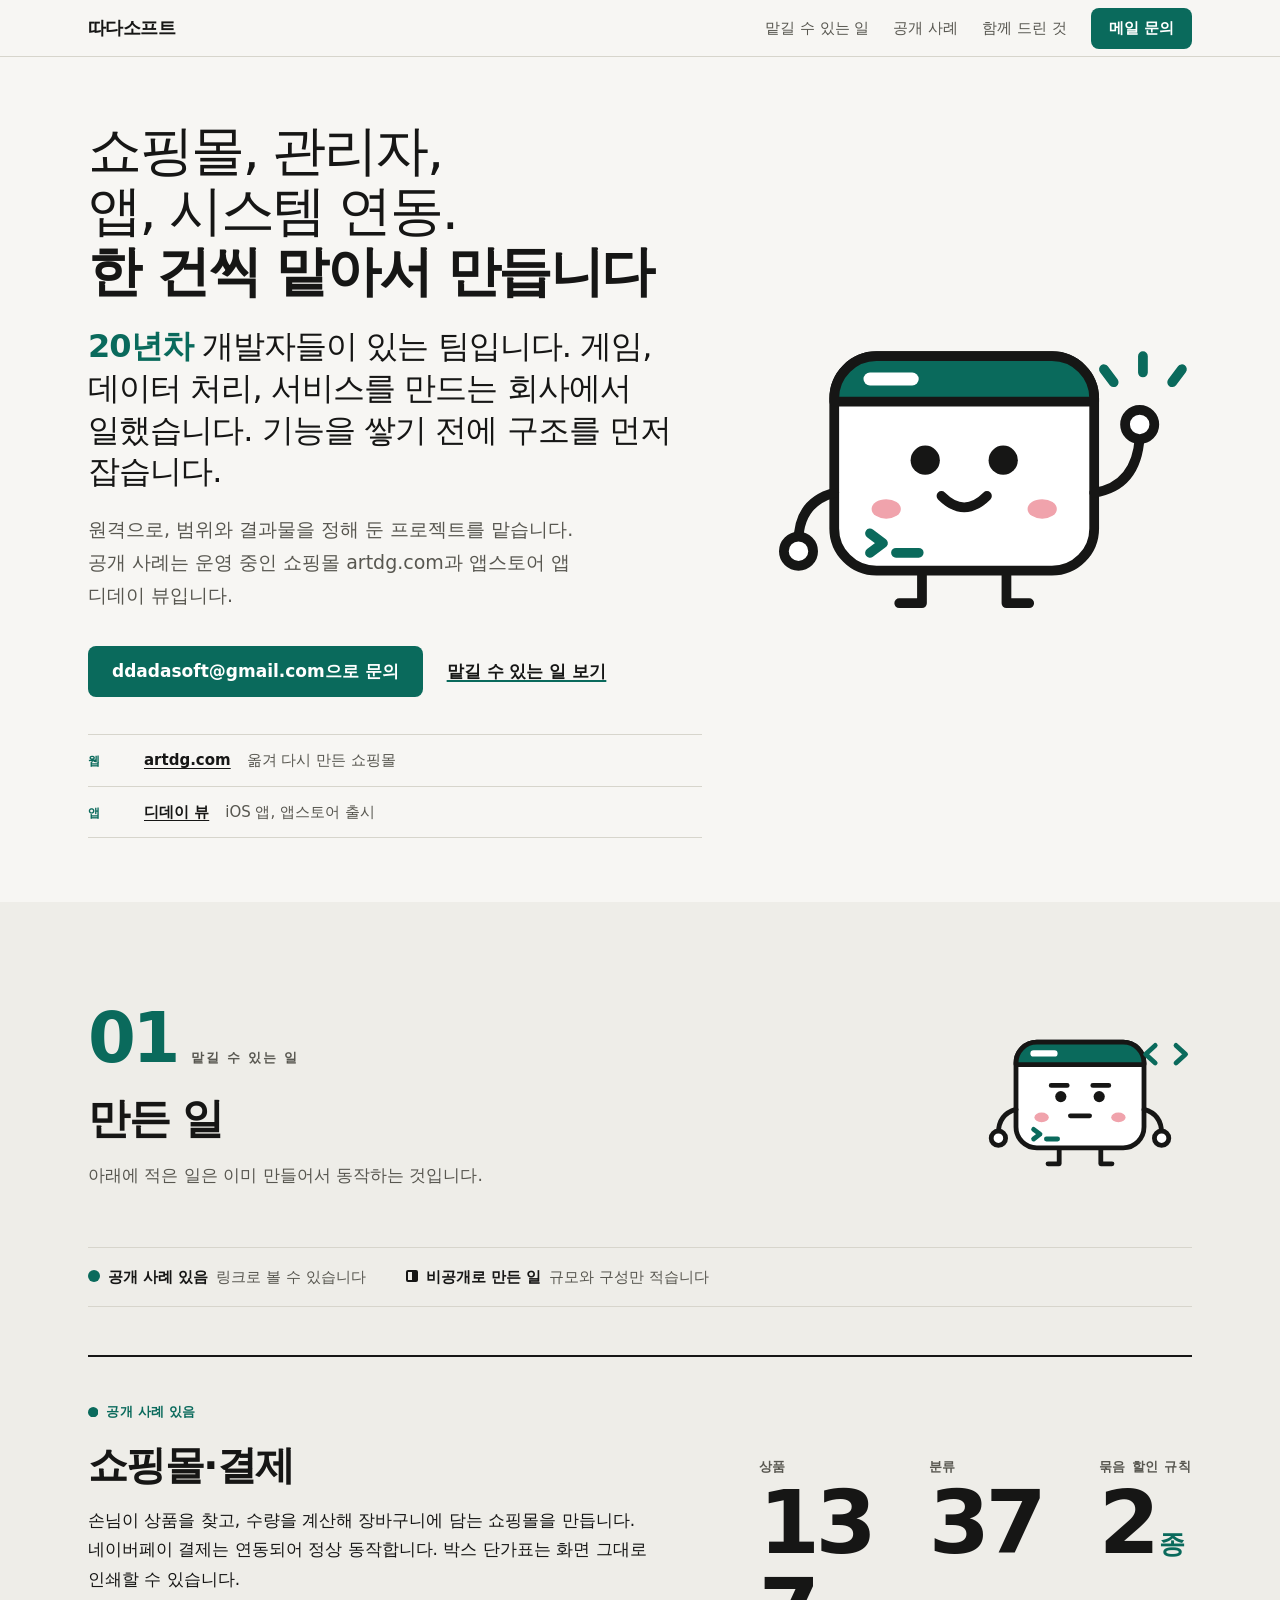
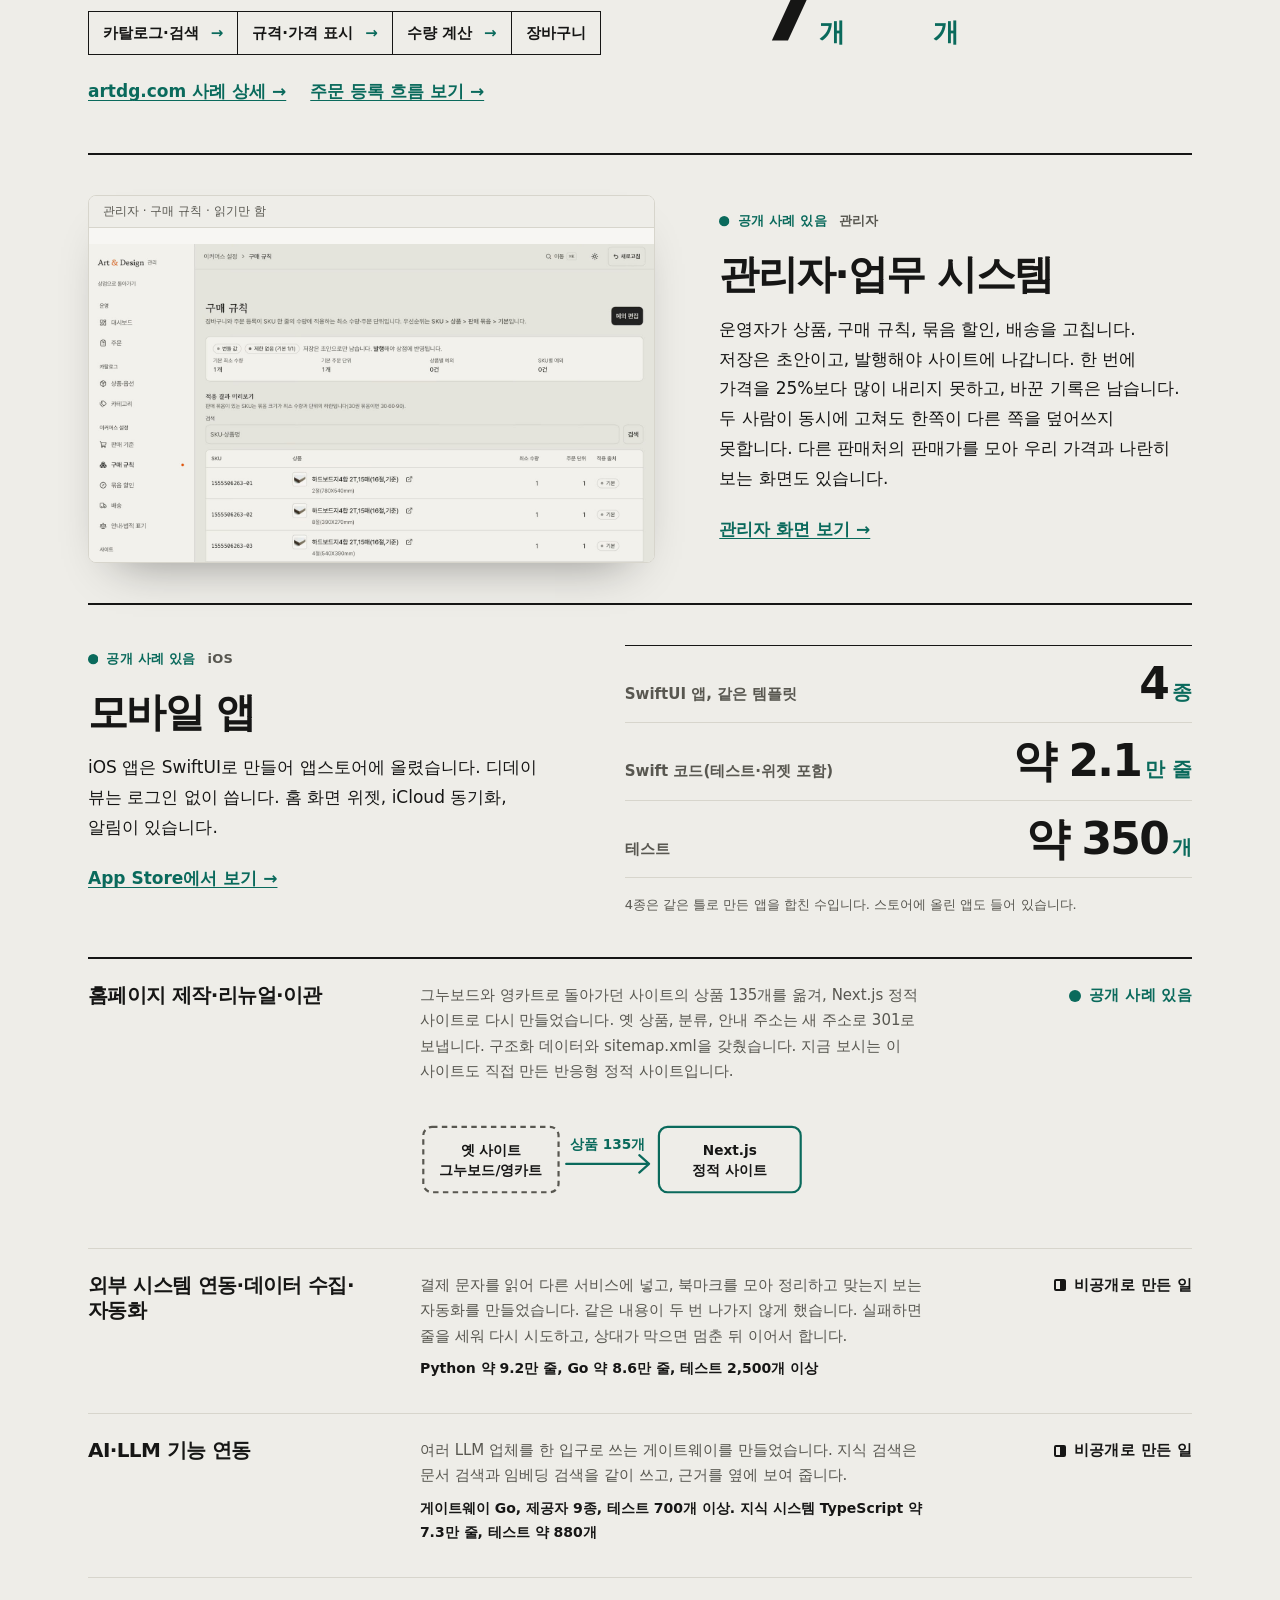
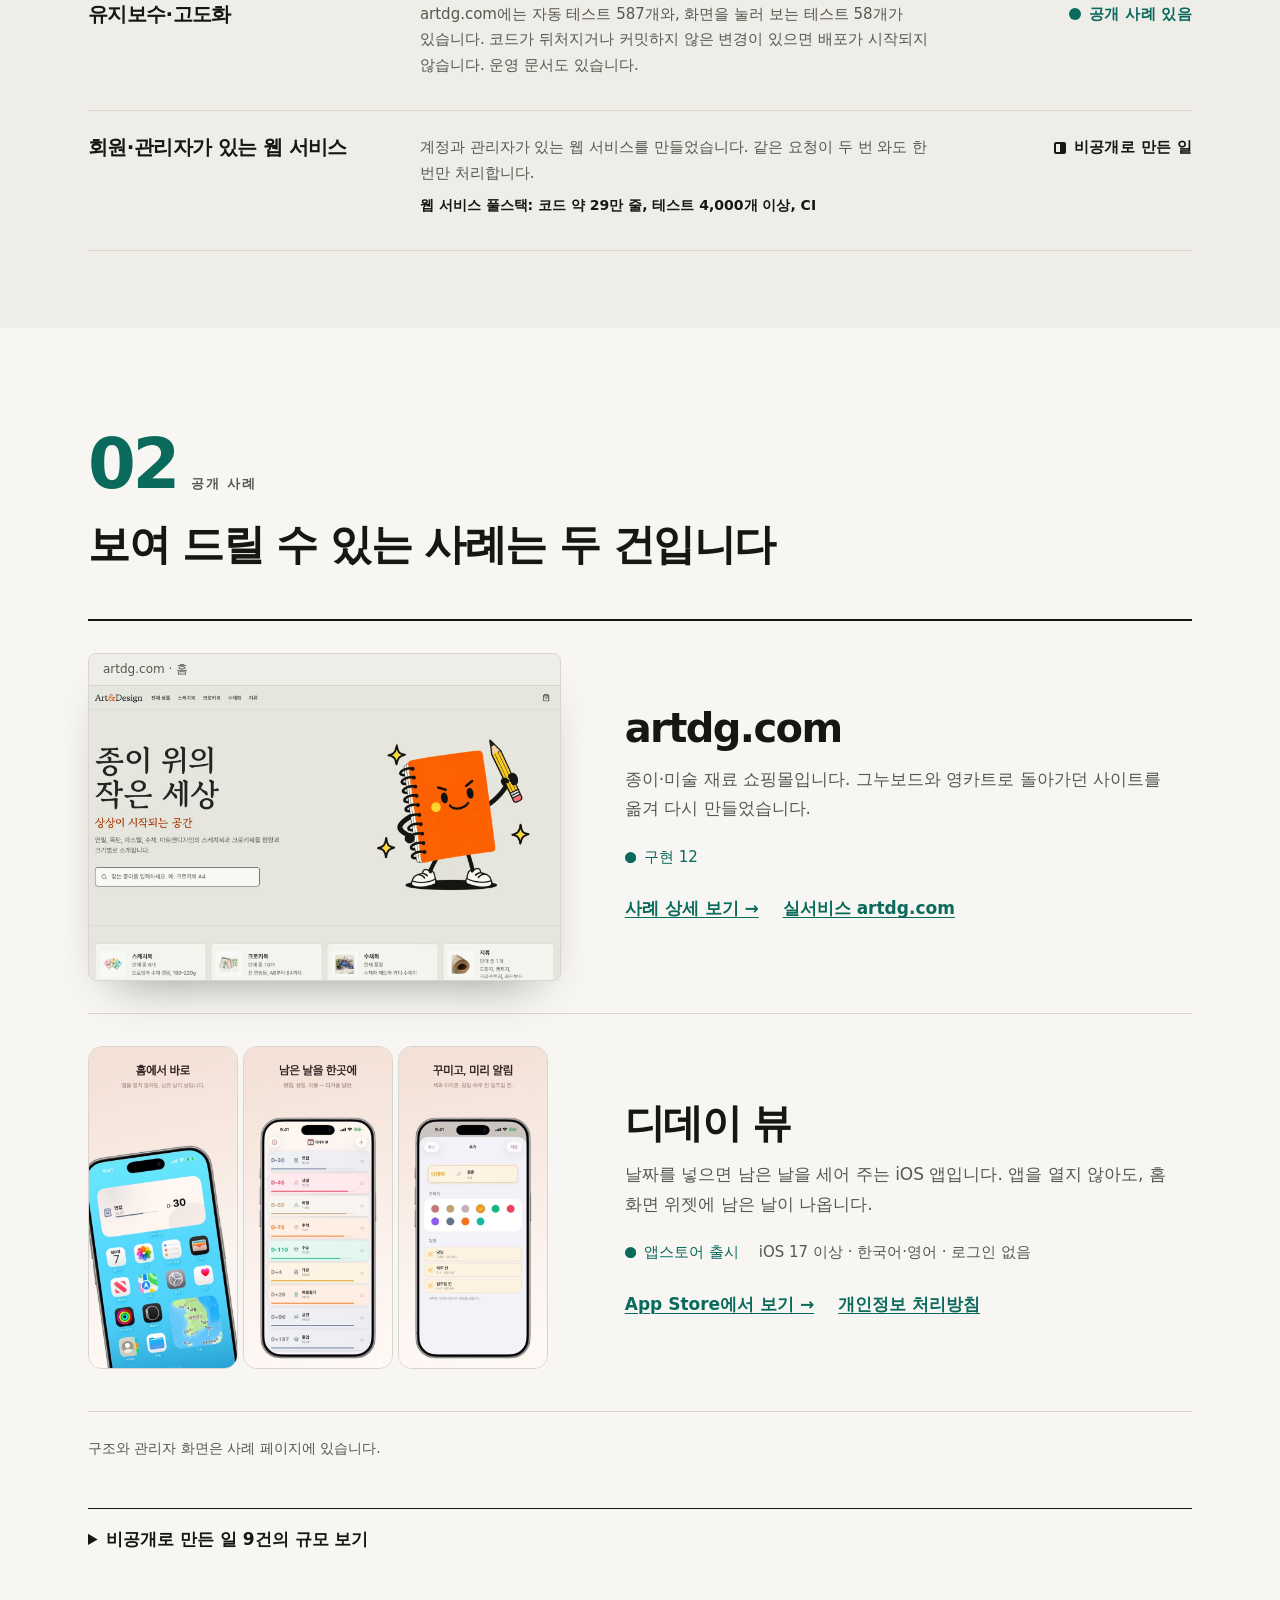
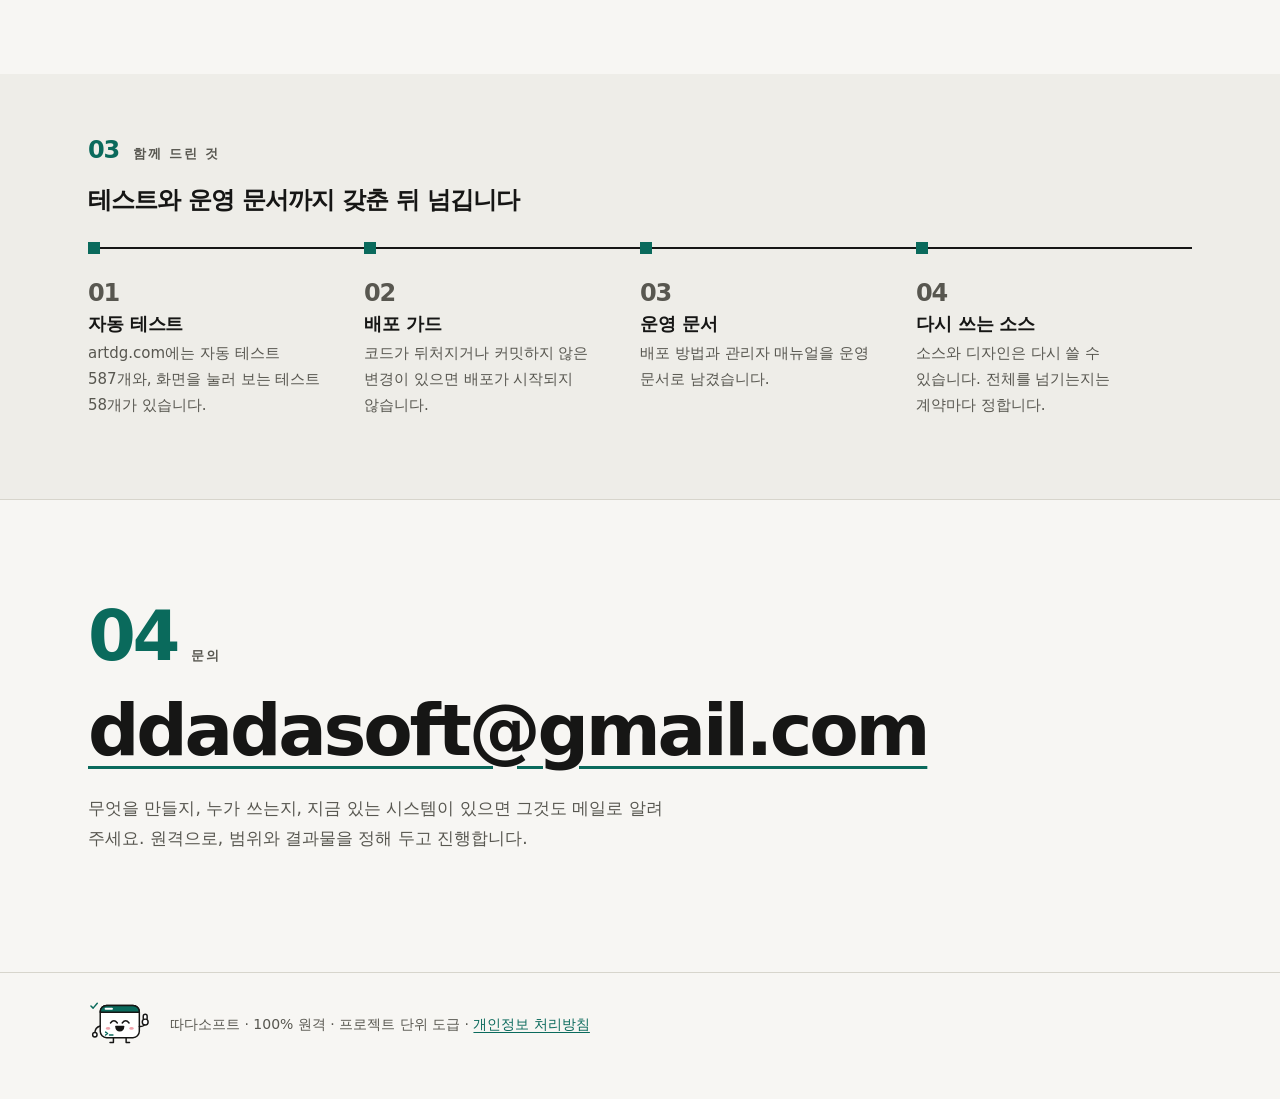
==== commit 069297f0: "artdg 사례 수치를 현재 저장소에 맞추고 관리자 판매처 비교를 더함" ====
--- a/index.html
+++ b/index.html
@@ -134,7 +134,7 @@
       <div>
         <p class="tag pub"><svg class="ic" aria-hidden="true"><use href="#e-pub"/></svg>공개 사례 있음 <span>관리자</span></p>
         <h3 id="w-admin-h">관리자·업무 시스템</h3>
-        <p>운영자가 상품, 구매 규칙, 묶음 할인, 배송을 고칩니다. 저장은 초안이고, 발행해야 사이트에 나갑니다. 한 번에 가격을 25%보다 많이 내리지 못하고, 바꾼 기록은 남습니다. 두 사람이 동시에 고쳐도 한쪽이 다른 쪽을 덮어쓰지 못합니다.</p>
+        <p>운영자가 상품, 구매 규칙, 묶음 할인, 배송을 고칩니다. 저장은 초안이고, 발행해야 사이트에 나갑니다. 한 번에 가격을 25%보다 많이 내리지 못하고, 바꾼 기록은 남습니다. 두 사람이 동시에 고쳐도 한쪽이 다른 쪽을 덮어쓰지 못합니다. 다른 판매처의 판매가를 모아 우리 가격과 나란히 보는 화면도 있습니다.</p>
         <p class="links"><a href="case-artdg.html#ch2">관리자 화면 보기 →</a></p>
       </div>
     </article>
@@ -193,7 +193,7 @@
       <li id="w-ops">
         <h3>유지보수·고도화</h3>
         <div>
-          <p>artdg.com에는 자동 테스트 515개와, 화면을 눌러 보는 테스트 29개가 있습니다. 코드가 뒤처지거나 커밋하지 않은 변경이 있으면 배포가 시작되지 않습니다. 운영 문서도 있습니다.</p>
+          <p>artdg.com에는 자동 테스트 587개와, 화면을 눌러 보는 테스트 58개가 있습니다. 코드가 뒤처지거나 커밋하지 않은 변경이 있으면 배포가 시작되지 않습니다. 운영 문서도 있습니다.</p>
         </div>
         <p class="tag pub"><svg class="ic" aria-hidden="true"><use href="#e-pub"/></svg>공개 사례 있음</p>
       </li>
@@ -273,7 +273,7 @@
     <div class="label"><b>03</b><span>함께 드린 것</span></div>
     <h2 id="process-h">테스트와 운영 문서까지 갖춘 뒤 넘깁니다</h2>
     <ol class="tl">
-      <li><span class="n">01</span><h3>자동 테스트</h3><p>artdg.com에는 자동 테스트 515개와, 화면을 눌러 보는 테스트 29개가 있습니다.</p></li>
+      <li><span class="n">01</span><h3>자동 테스트</h3><p>artdg.com에는 자동 테스트 587개와, 화면을 눌러 보는 테스트 58개가 있습니다.</p></li>
       <li><span class="n">02</span><h3>배포 가드</h3><p>코드가 뒤처지거나 커밋하지 않은 변경이 있으면 배포가 시작되지 않습니다.</p></li>
       <li><span class="n">03</span><h3>운영 문서</h3><p>배포 방법과 관리자 매뉴얼을 운영 문서로 남겼습니다.</p></li>
       <li><span class="n">04</span><h3>다시 쓰는 소스</h3><p>소스와 디자인은 다시 쓸 수 있습니다. 전체를 넘기는지는 계약마다 정합니다.</p></li>
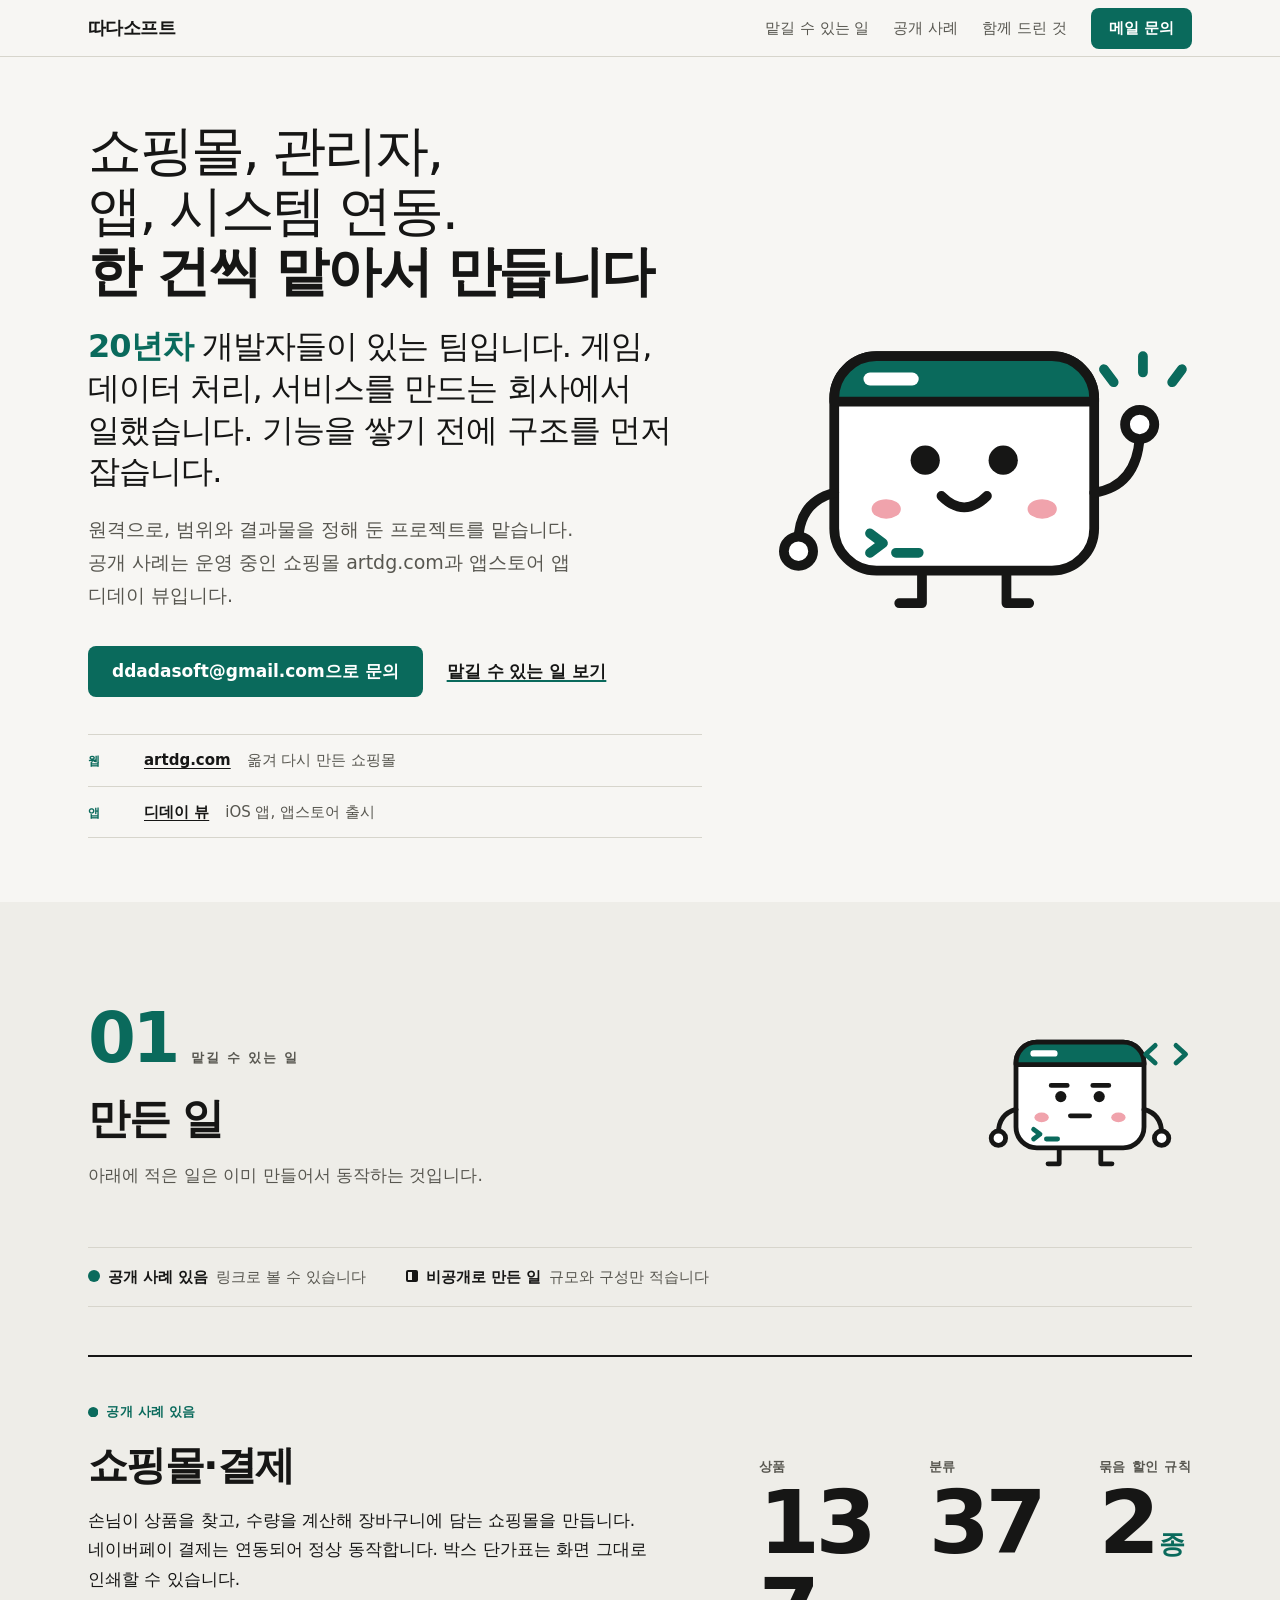
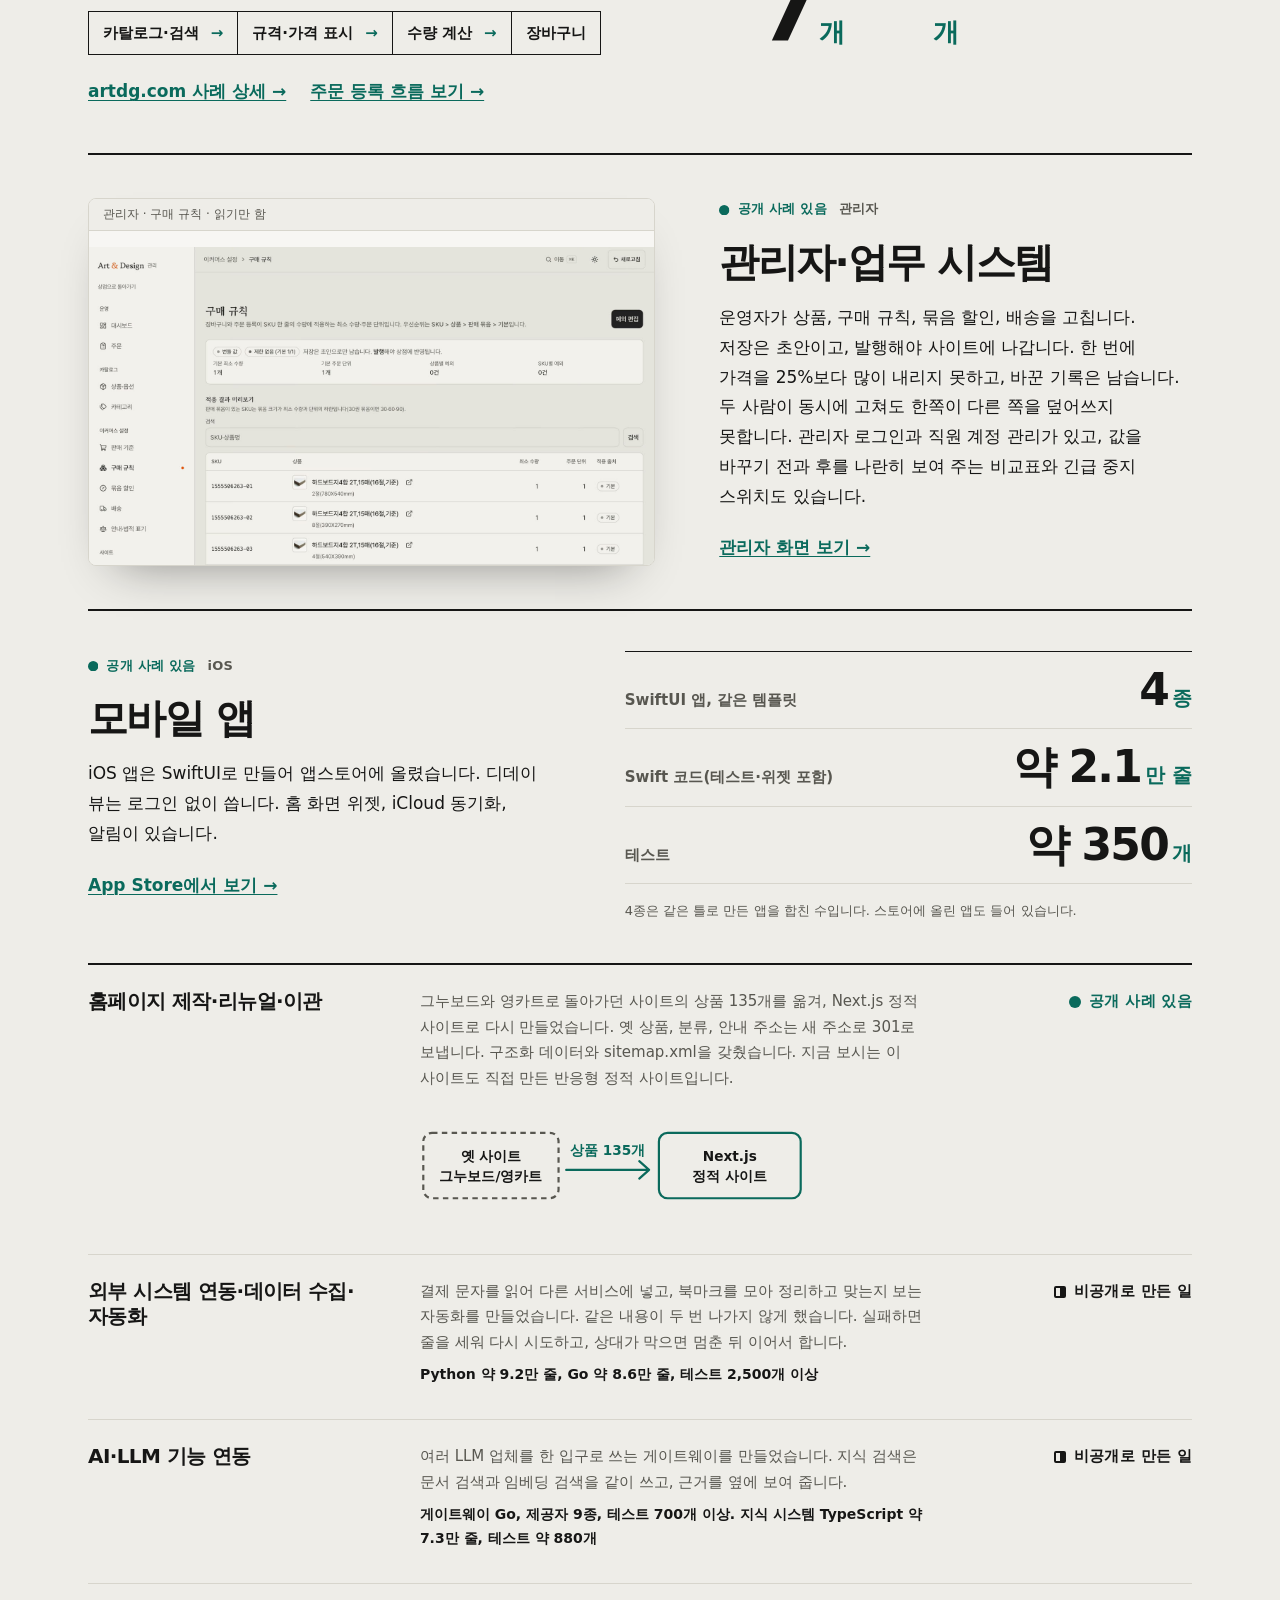
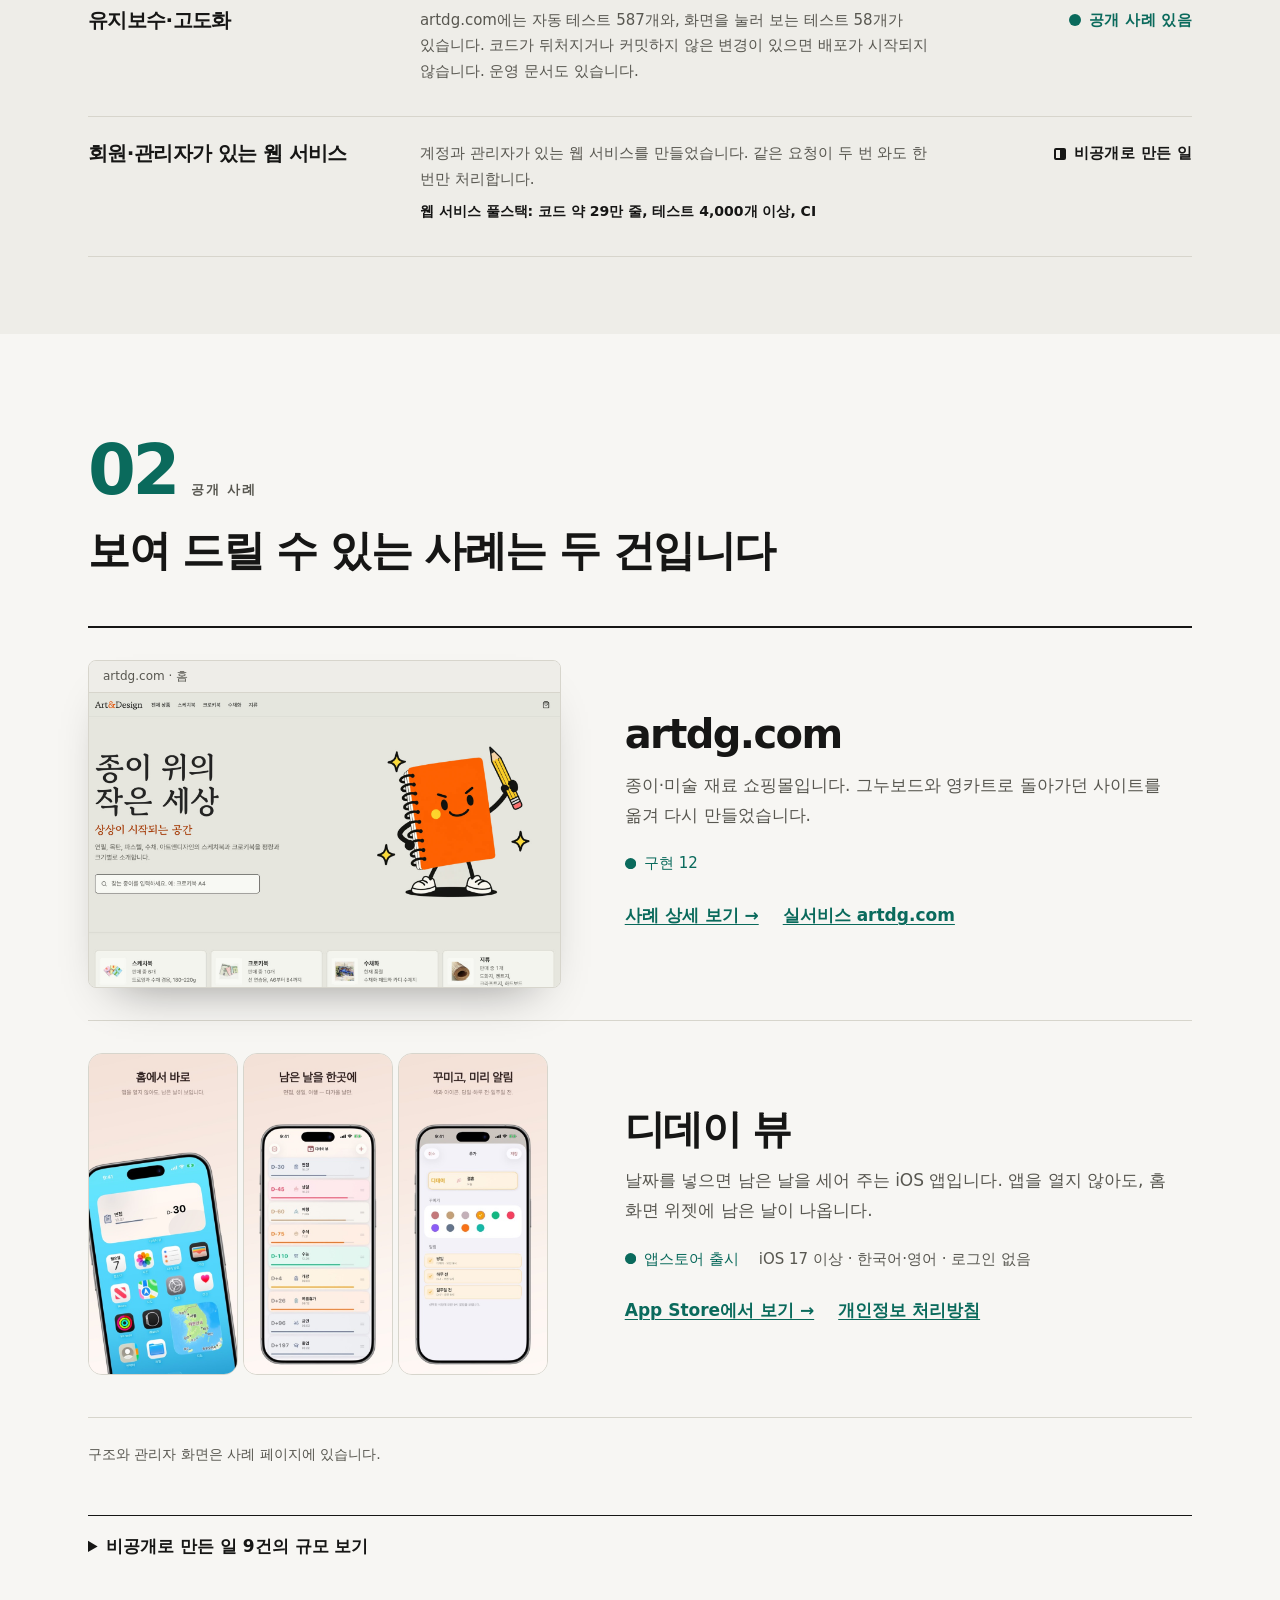
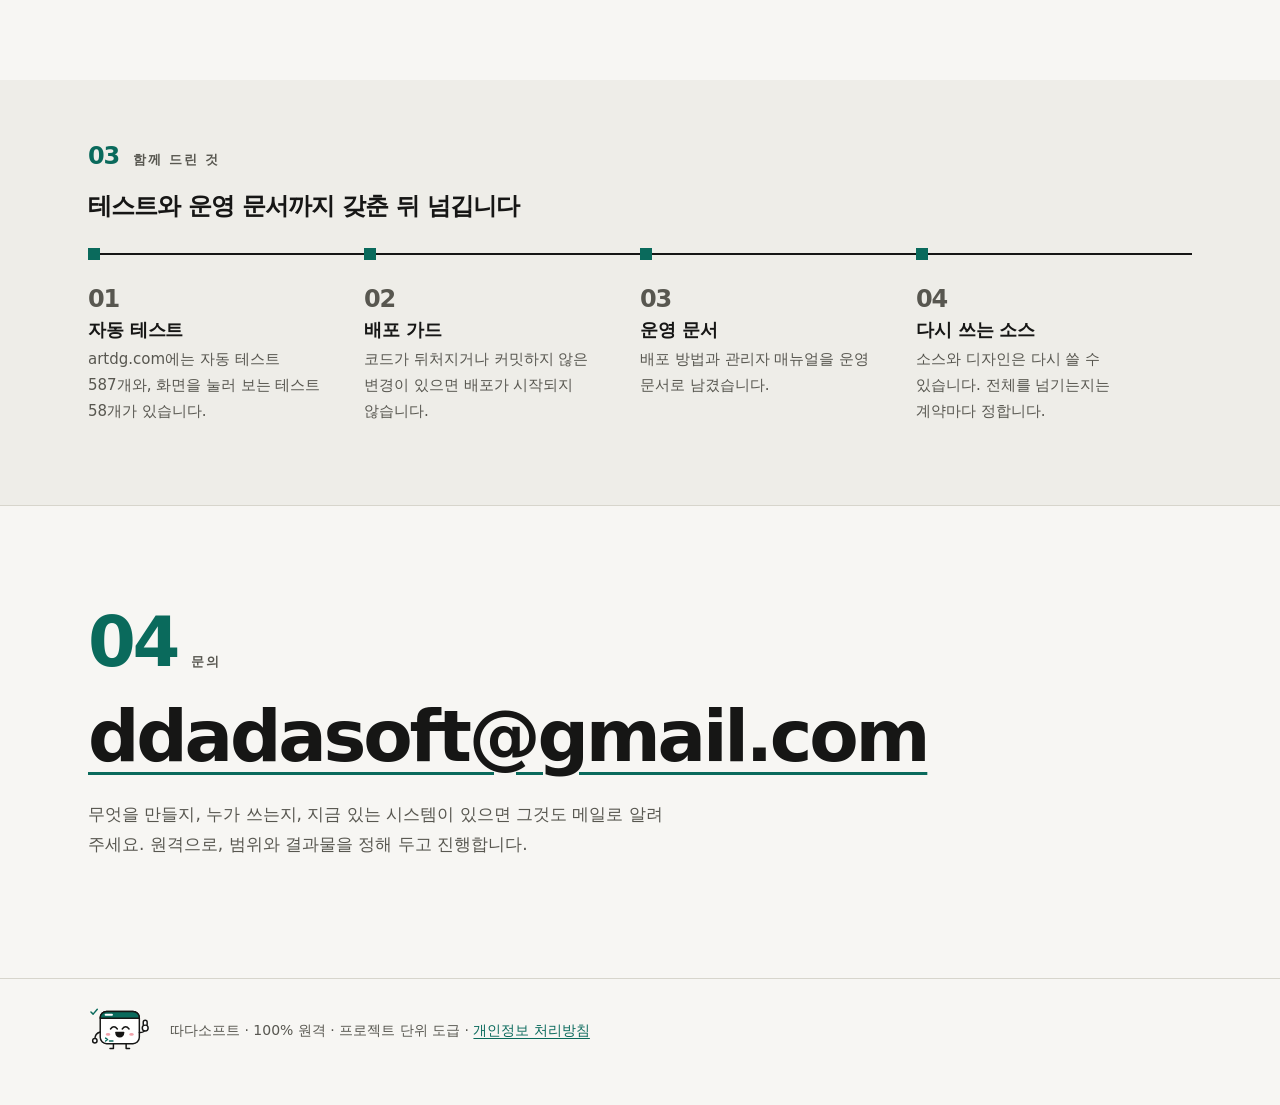
==== commit 5a8a819b: "관리자 사례를 공개 가능한 기능으로 바꾸고 판매처 수집 문구를 뺌" ====
--- a/index.html
+++ b/index.html
@@ -134,7 +134,7 @@
       <div>
         <p class="tag pub"><svg class="ic" aria-hidden="true"><use href="#e-pub"/></svg>공개 사례 있음 <span>관리자</span></p>
         <h3 id="w-admin-h">관리자·업무 시스템</h3>
-        <p>운영자가 상품, 구매 규칙, 묶음 할인, 배송을 고칩니다. 저장은 초안이고, 발행해야 사이트에 나갑니다. 한 번에 가격을 25%보다 많이 내리지 못하고, 바꾼 기록은 남습니다. 두 사람이 동시에 고쳐도 한쪽이 다른 쪽을 덮어쓰지 못합니다. 다른 판매처의 판매가를 모아 우리 가격과 나란히 보는 화면도 있습니다.</p>
+        <p>운영자가 상품, 구매 규칙, 묶음 할인, 배송을 고칩니다. 저장은 초안이고, 발행해야 사이트에 나갑니다. 한 번에 가격을 25%보다 많이 내리지 못하고, 바꾼 기록은 남습니다. 두 사람이 동시에 고쳐도 한쪽이 다른 쪽을 덮어쓰지 못합니다. 관리자 로그인과 직원 계정 관리가 있고, 값을 바꾸기 전과 후를 나란히 보여 주는 비교표와 긴급 중지 스위치도 있습니다.</p>
         <p class="links"><a href="case-artdg.html#ch2">관리자 화면 보기 →</a></p>
       </div>
     </article>
